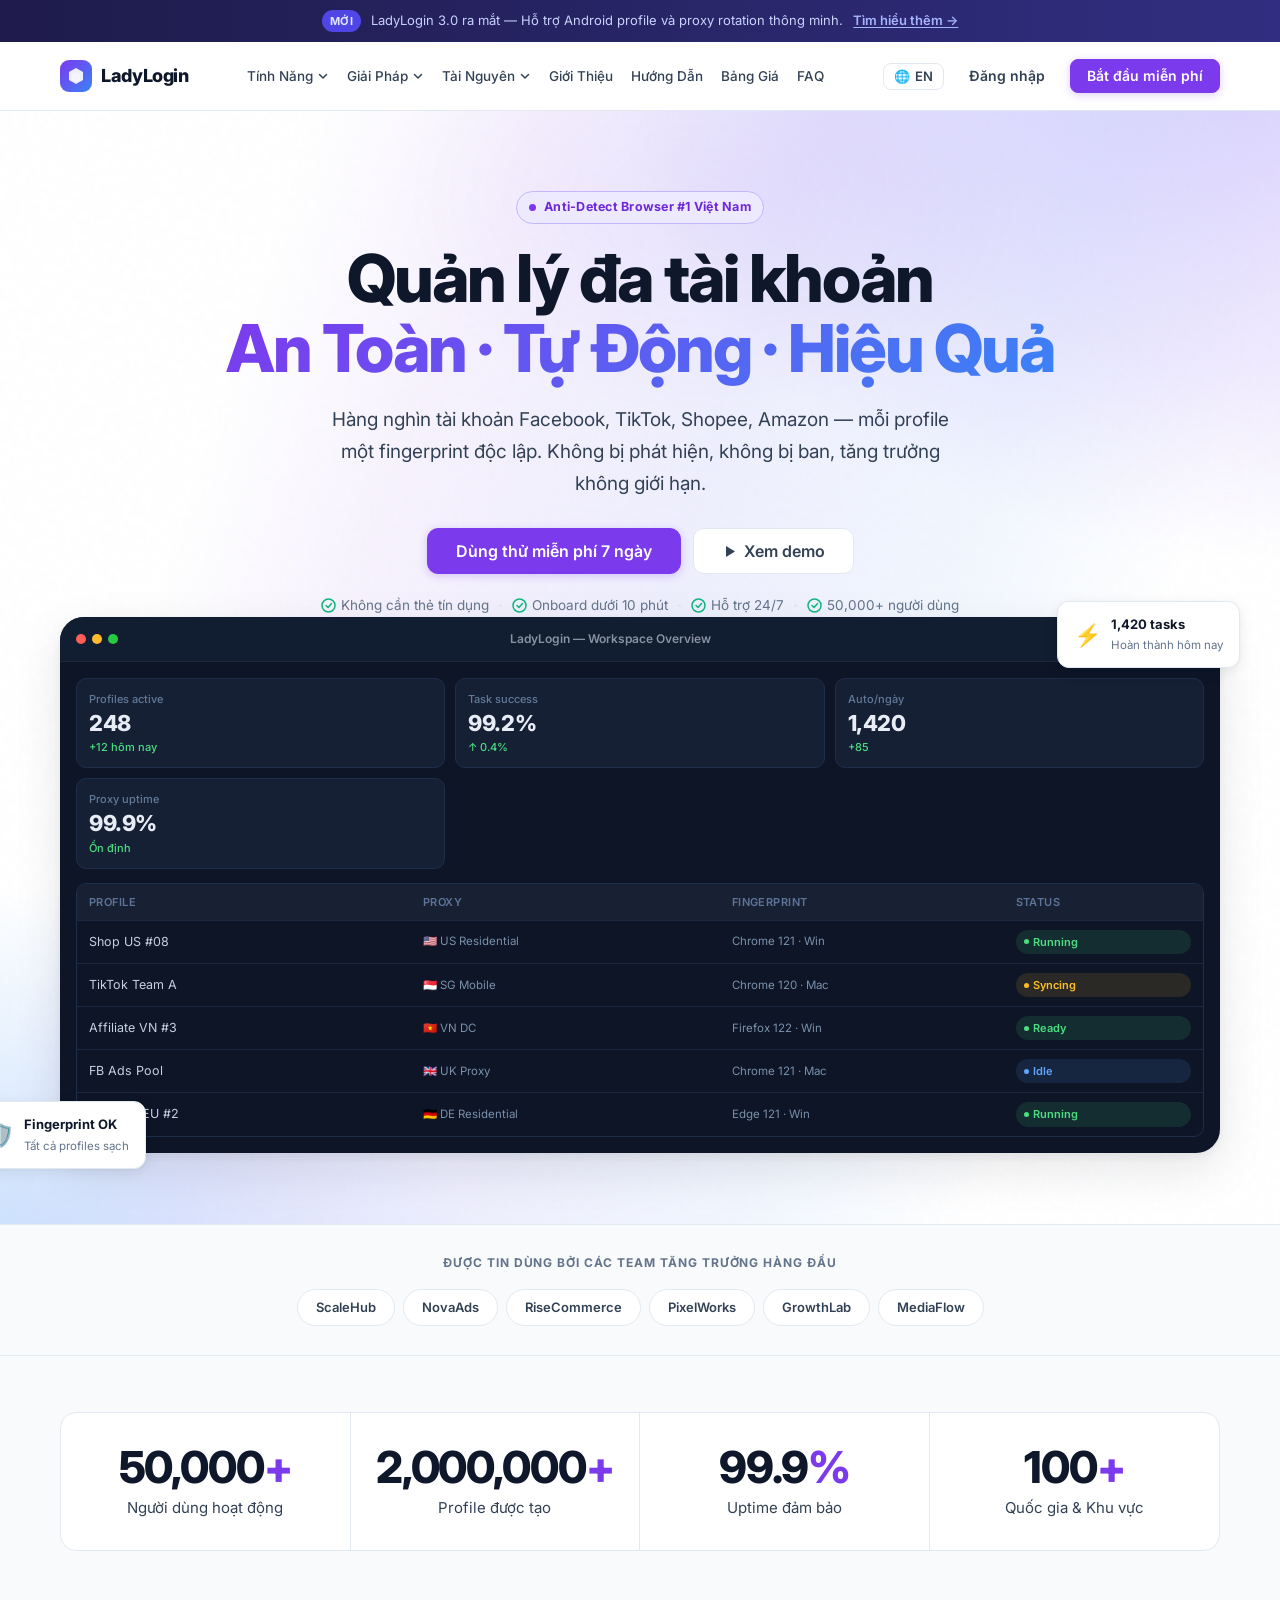
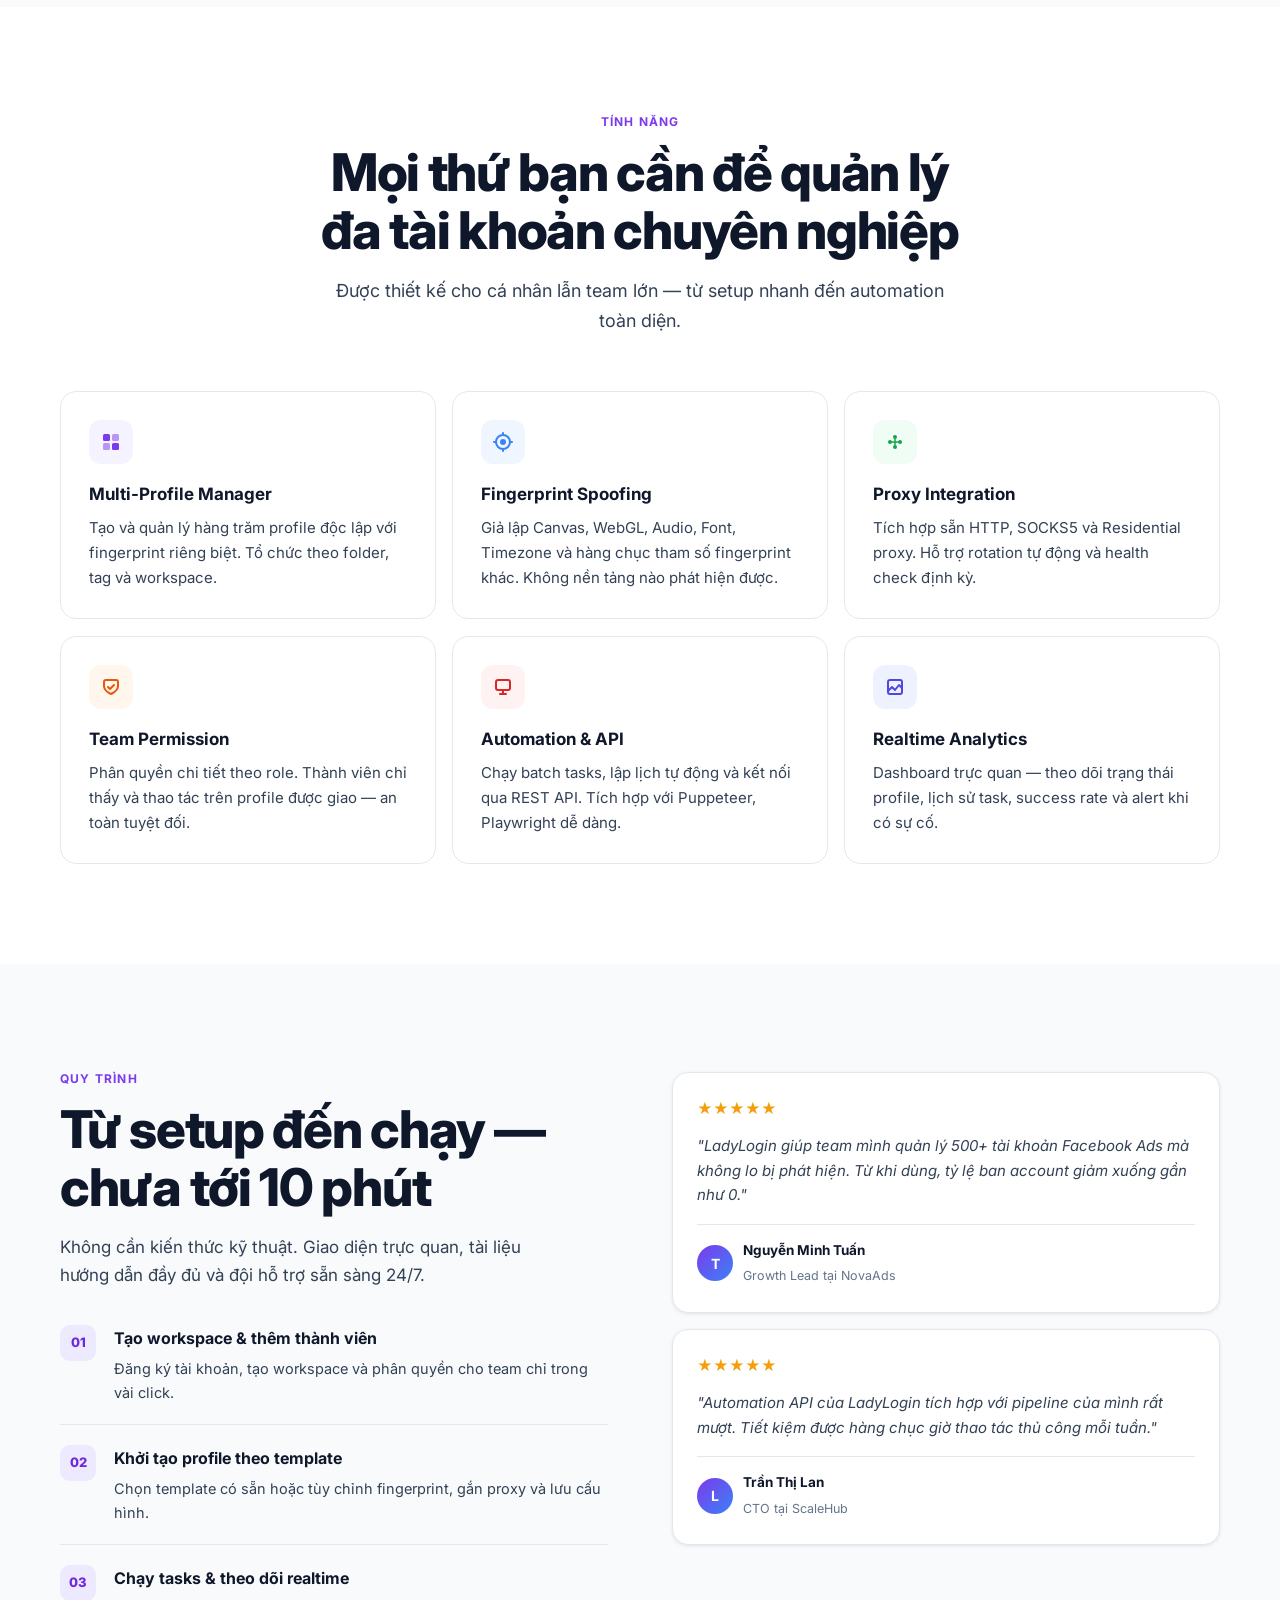
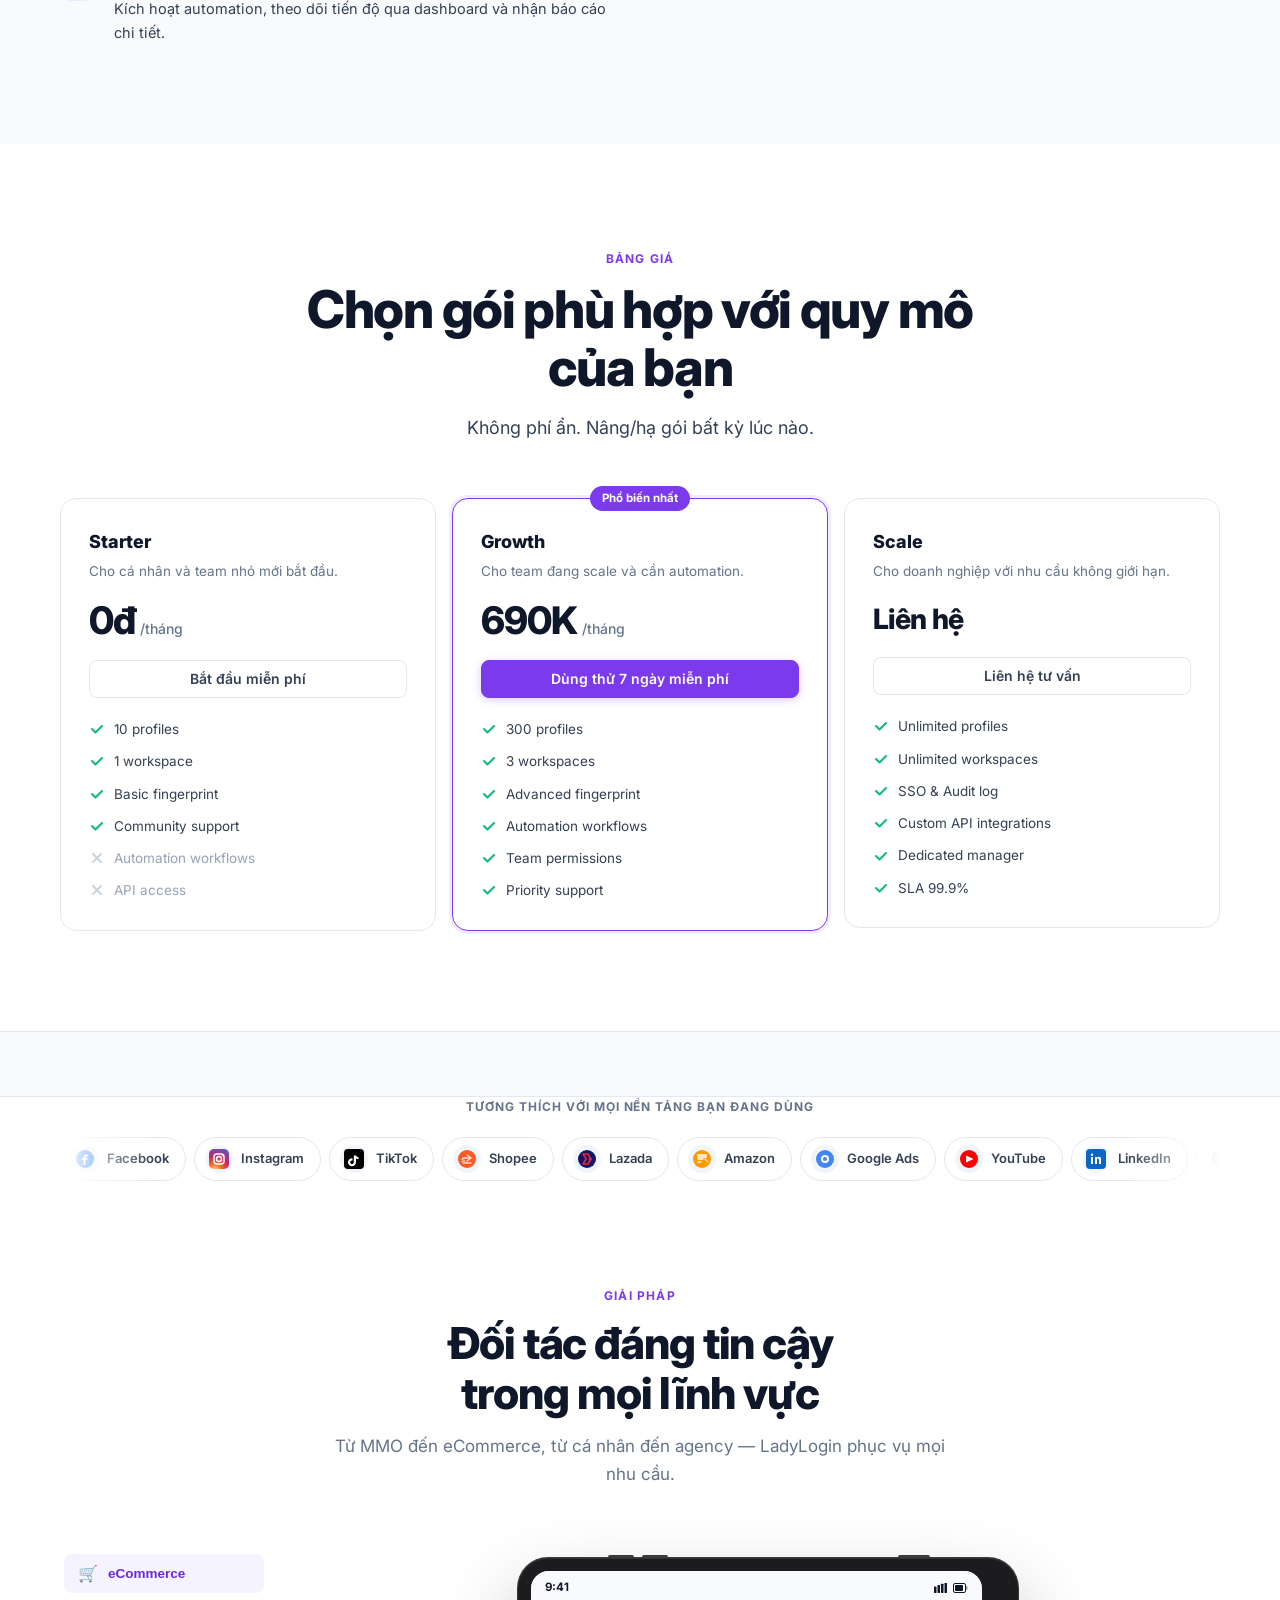
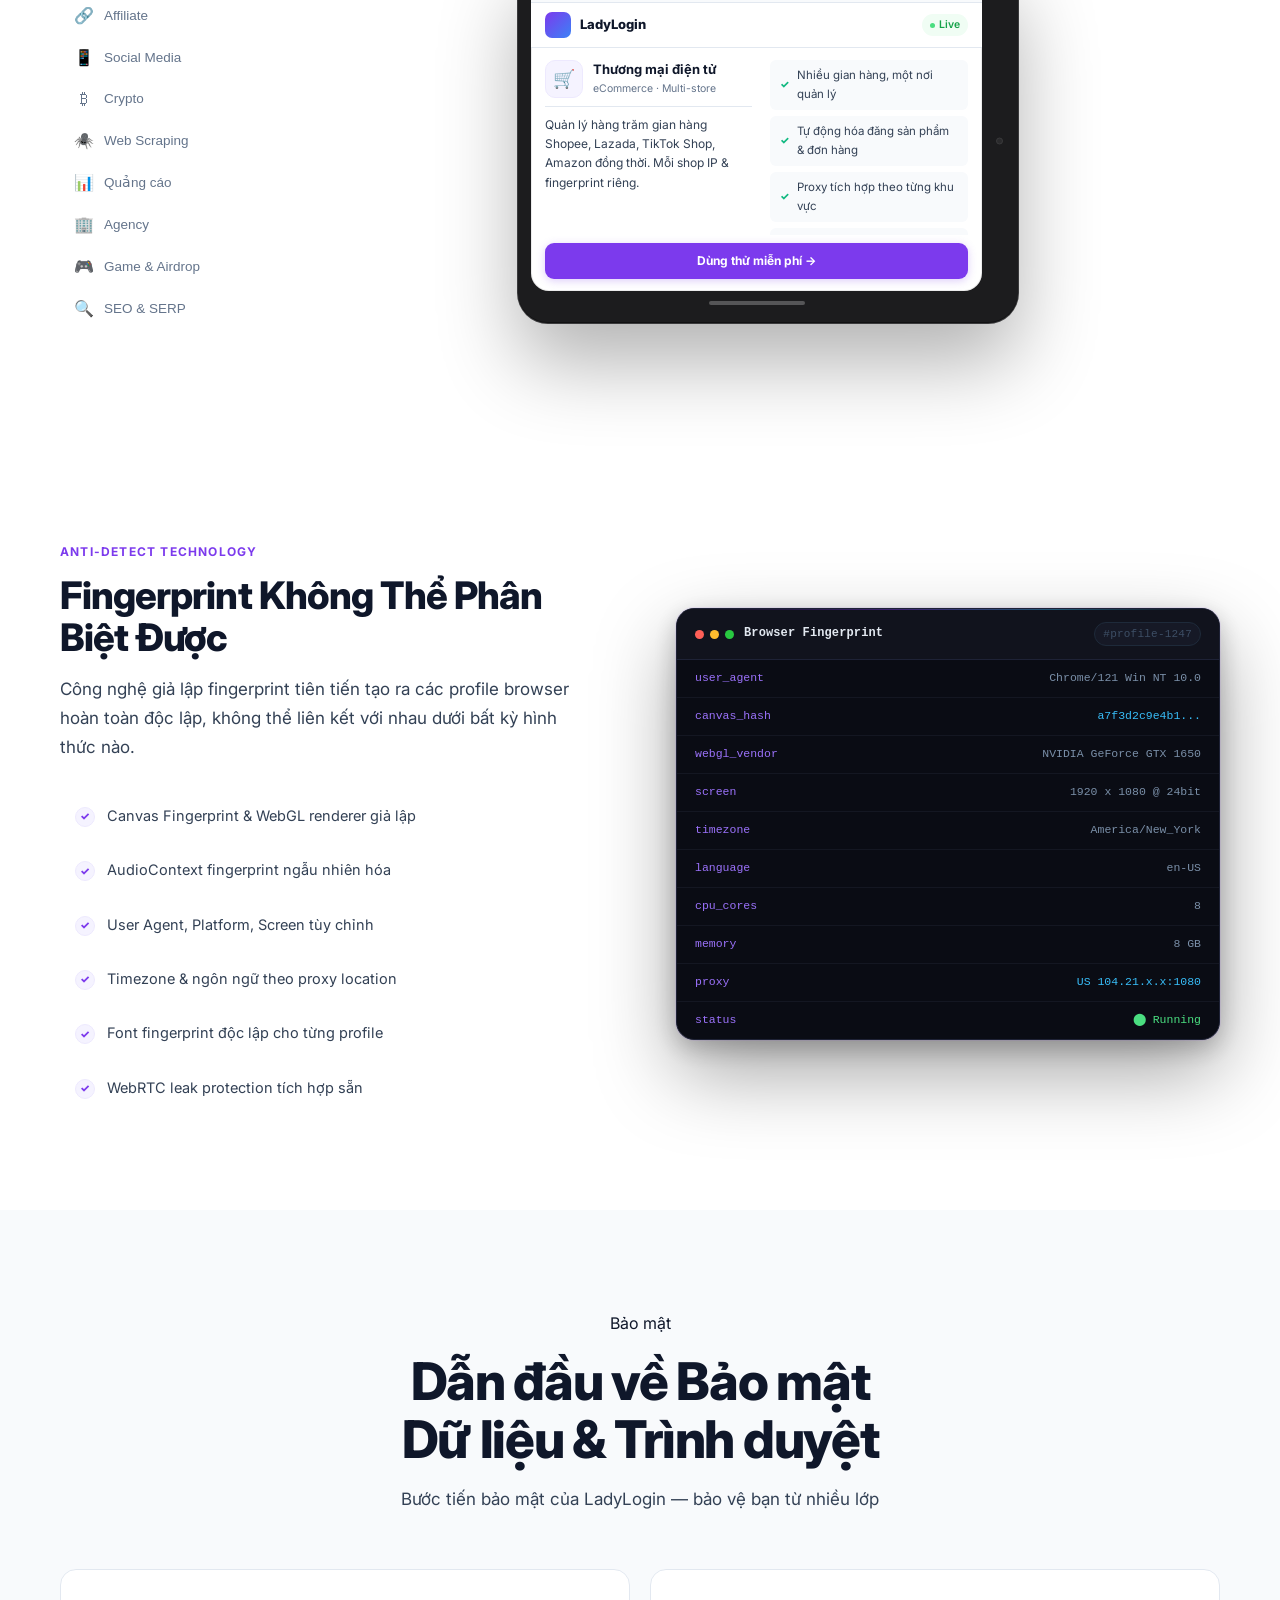
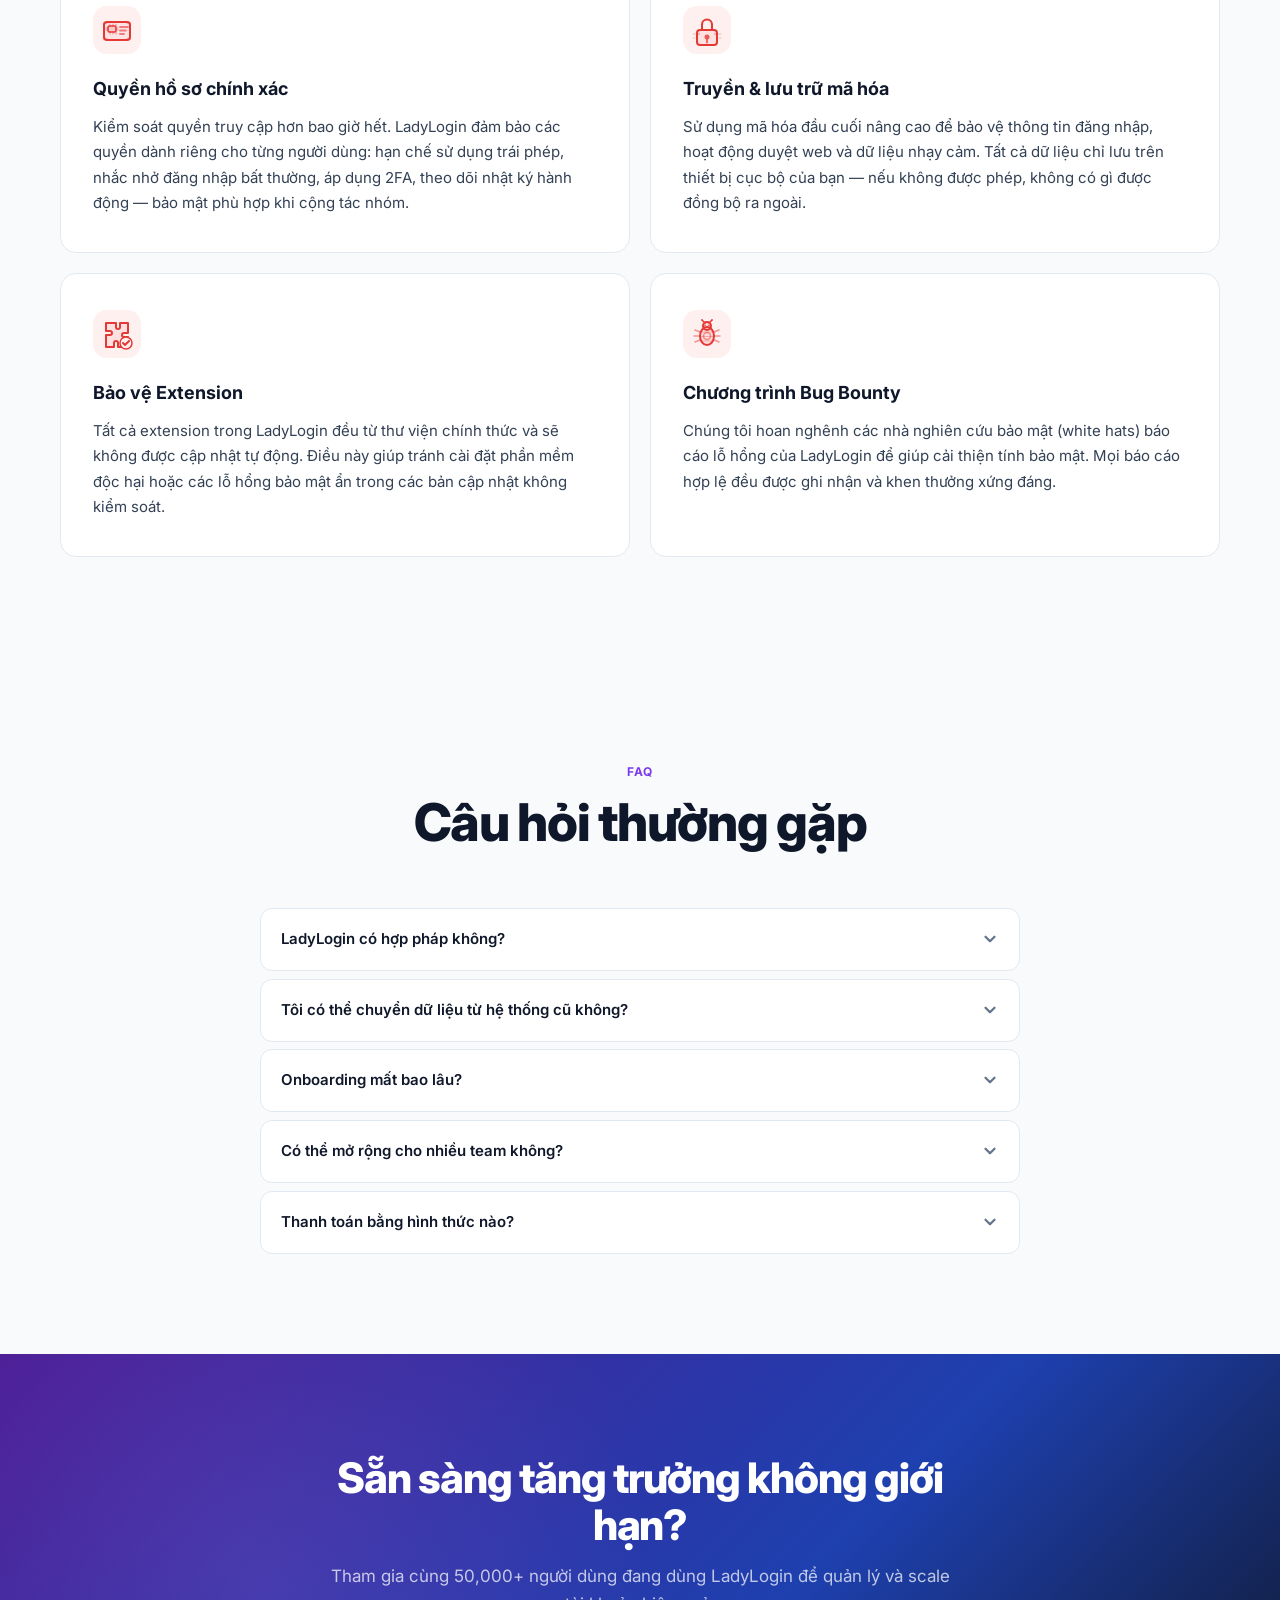
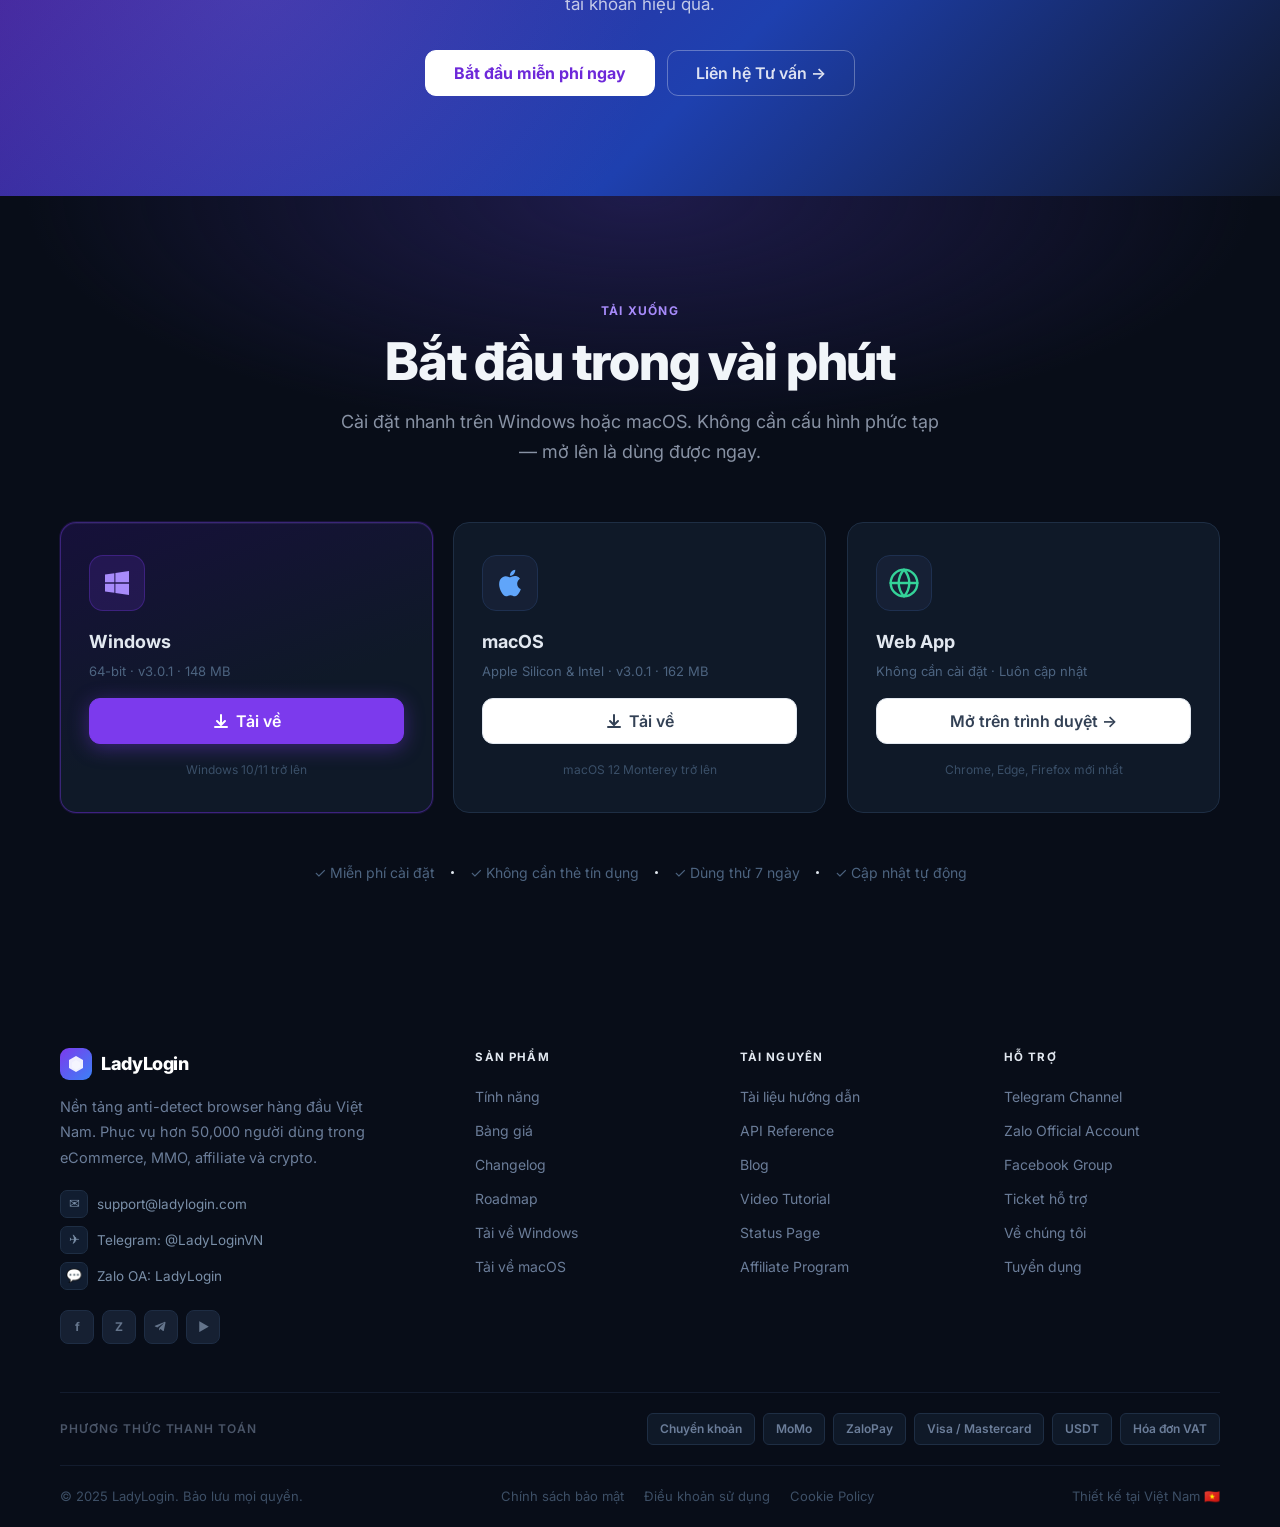
==== index.html @ 050c02c0 "update" ====
<!DOCTYPE html>
<html lang="vi">
<head>
  <meta charset="UTF-8">
  <meta name="viewport" content="width=device-width, initial-scale=1.0">
  <title>LadyLogin – Anti-Detect Browser #1 Việt Nam</title>
  <meta name="description" content="Quản lý hàng nghìn tài khoản trên mọi nền tảng với fingerprint độc lập. Không bị phát hiện. Không bị ban.">
  <link rel="preconnect" href="https://fonts.googleapis.com">
  <link rel="preconnect" href="https://fonts.gstatic.com" crossorigin>
  <link href="https://fonts.googleapis.com/css2?family=Inter:wght@400;500;600;700;800&display=swap" rel="stylesheet">
  <link rel="stylesheet" href="css/style.css">
</head>
<body>
  <a class="skip-link" href="#main"></a>

  <div class="announcement-bar">
    <span class="announcement-badge" data-i18n="announce-badge">Mới</span>
    <span data-i18n="announce-text">LadyLogin 3.0 ra mắt — Hỗ trợ Android profile và proxy rotation thông minh.</span>
    <a href="https://app.ladylogin.com" data-i18n="announce-link">Tìm hiểu thêm →</a>
  </div>

  <header class="header">
    <div class="container nav-wrap">
      <a class="brand" href="#">
        <span class="brand-mark">
          <svg width="18" height="18" viewBox="0 0 18 18" fill="none">
            <path d="M9 1L16 5V13L9 17L2 13V5L9 1Z" fill="white" fill-opacity="0.9"/>
            <path d="M9 5L13 7.5V12.5L9 15L5 12.5V7.5L9 5Z" fill="white" fill-opacity="0.4"/>
          </svg>
        </span>
        <span class="brand-text">LadyLogin</span>
      </a>

      <button id="menuBtn" class="menu-btn" aria-label="Mở menu" aria-expanded="false">
        <svg width="20" height="20" viewBox="0 0 20 20" fill="none" stroke="currentColor" stroke-width="2" stroke-linecap="round">
          <line x1="3" y1="6" x2="17" y2="6"/>
          <line x1="3" y1="10" x2="17" y2="10"/>
          <line x1="3" y1="14" x2="17" y2="14"/>
        </svg>
      </button>

      <nav id="mainNav" class="nav">
        <div class="nav-dropdown" id="featuresDropdown">
          <button class="nav-dropdown-btn" aria-haspopup="true" aria-expanded="false">
            <span data-i18n="nav-features">Tính Năng</span>
            <svg class="nav-dropdown-chevron" width="12" height="12" viewBox="0 0 12 12" fill="none">
              <path d="M2.5 4.5L6 8L9.5 4.5" stroke="currentColor" stroke-width="1.5" stroke-linecap="round" stroke-linejoin="round"/>
            </svg>
          </button>
          <div class="nav-dropdown-menu" role="menu">
            <a href="#features" class="nav-dropdown-item" role="menuitem">
              <span class="nav-di-icon">👥</span>
              <span class="nav-di-text" data-i18n="feat-multi-account">Quản lý Đa tài khoản</span>
            </a>
            <a href="#features" class="nav-dropdown-item" role="menuitem">
              <span class="nav-di-icon">🔄</span>
              <span class="nav-di-text" data-i18n="feat-multi-window">Đồng bộ hóa Đa cửa sổ</span>
            </a>
            <a href="#features" class="nav-dropdown-item" role="menuitem">
              <span class="nav-di-icon">🤖</span>
              <span class="nav-di-text" data-i18n="feat-rpa">Tự động hóa RPA</span>
            </a>
            <a href="#features" class="nav-dropdown-item" role="menuitem">
              <span class="nav-di-icon">🔌</span>
              <span class="nav-di-text" data-i18n="feat-api">Tích hợp API Local</span>
            </a>
            <a href="#features" class="nav-dropdown-item" role="menuitem">
              <span class="nav-di-icon">📋</span>
              <span class="nav-di-text" data-i18n="feat-bulk">Thao tác Hồ sơ Hàng loạt</span>
            </a>
            <a href="#features" class="nav-dropdown-item" role="menuitem">
              <span class="nav-di-icon">🔐</span>
              <span class="nav-di-text" data-i18n="feat-team">Phân quyền &amp; Làm việc nhóm</span>
            </a>
            <a href="#features" class="nav-dropdown-item" role="menuitem">
              <span class="nav-di-icon">☁️</span>
              <span class="nav-di-text" data-i18n="feat-cloud">Hệ sinh thái Cloud Phone</span>
            </a>
            <a href="#features" class="nav-dropdown-item" role="menuitem">
              <span class="nav-di-icon">🛡️</span>
              <span class="nav-di-text" data-i18n="feat-security">Bảo mật Tài khoản Toàn diện</span>
            </a>
          </div>
        </div>
        <div class="nav-dropdown" id="solutionsDropdown">
          <button class="nav-dropdown-btn" aria-haspopup="true" aria-expanded="false">
            <span data-i18n="nav-solutions">Giải Pháp</span>
            <svg class="nav-dropdown-chevron" width="12" height="12" viewBox="0 0 12 12" fill="none">
              <path d="M2.5 4.5L6 8L9.5 4.5" stroke="currentColor" stroke-width="1.5" stroke-linecap="round" stroke-linejoin="round"/>
            </svg>
          </button>
          <div class="nav-dropdown-menu nav-mega-menu" role="menu">
            <div class="nav-mega-header">
              <span class="nav-mega-tag" data-i18n="sol-tag">Giải pháp</span>
              <span class="nav-mega-sub" data-i18n="sol-sub">Đối tác đáng tin cậy trong mọi lĩnh vực</span>
            </div>
            <div class="nav-mega-grid">
              <a href="#usecases" class="nav-mega-item" role="menuitem" onclick="switchTab(document.querySelector('.uc-tab:nth-child(1)'),'uc-ecommerce')">
                <span class="nav-mega-icon">🛒</span>
                <div><div class="nav-mega-title" data-i18n="sol-ecommerce">Thương mại Điện tử</div></div>
              </a>
              <a href="#usecases" class="nav-mega-item" role="menuitem" onclick="switchTab(document.querySelector('.uc-tab:nth-child(2)'),'uc-affiliate')">
                <span class="nav-mega-icon">🔗</span>
                <div><div class="nav-mega-title" data-i18n="sol-affiliate">Tiếp thị Liên kết</div></div>
              </a>
              <a href="#usecases" class="nav-mega-item" role="menuitem" onclick="switchTab(document.querySelector('.uc-tab:nth-child(3)'),'uc-social')">
                <span class="nav-mega-icon">📱</span>
                <div><div class="nav-mega-title" data-i18n="sol-social">Social Media</div></div>
              </a>
              <a href="#usecases" class="nav-mega-item" role="menuitem" onclick="switchTab(document.querySelector('.uc-tab:nth-child(4)'),'uc-crypto')">
                <span class="nav-mega-icon">₿</span>
                <div><div class="nav-mega-title" data-i18n="sol-crypto">Crypto</div></div>
              </a>
              <a href="#usecases" class="nav-mega-item" role="menuitem" onclick="switchTab(document.querySelector('.uc-tab:nth-child(5)'),'uc-scraping')">
                <span class="nav-mega-icon">🕷️</span>
                <div><div class="nav-mega-title" data-i18n="sol-scraping">Web Scraping</div></div>
              </a>
              <a href="#usecases" class="nav-mega-item" role="menuitem" onclick="switchTab(document.querySelector('.uc-tab:nth-child(6)'),'uc-ads')">
                <span class="nav-mega-icon">📊</span>
                <div><div class="nav-mega-title" data-i18n="sol-ads">Quảng cáo</div></div>
              </a>
              <a href="#usecases" class="nav-mega-item" role="menuitem" onclick="switchTab(document.querySelector('.uc-tab:nth-child(7)'),'uc-agency')">
                <span class="nav-mega-icon">🏢</span>
                <div><div class="nav-mega-title" data-i18n="sol-agency">Agency</div></div>
              </a>
              <a href="#usecases" class="nav-mega-item" role="menuitem" onclick="switchTab(document.querySelector('.uc-tab:nth-child(8)'),'uc-game')">
                <span class="nav-mega-icon">🎮</span>
                <div><div class="nav-mega-title" data-i18n="sol-game">Game &amp; Airdrop</div></div>
              </a>
              <a href="#usecases" class="nav-mega-item" role="menuitem" onclick="switchTab(document.querySelector('.uc-tab:nth-child(9)'),'uc-seo')">
                <span class="nav-mega-icon">🔍</span>
                <div><div class="nav-mega-title" data-i18n="sol-seo">SEO &amp; SERP</div></div>
              </a>
            </div>
          </div>
        </div>
        <div class="nav-dropdown" id="resourcesDropdown">
          <button class="nav-dropdown-btn" aria-haspopup="true" aria-expanded="false">
            <span data-i18n="nav-resources">Tài Nguyên</span>
            <svg class="nav-dropdown-chevron" width="12" height="12" viewBox="0 0 12 12" fill="none">
              <path d="M2.5 4.5L6 8L9.5 4.5" stroke="currentColor" stroke-width="1.5" stroke-linecap="round" stroke-linejoin="round"/>
            </svg>
          </button>
          <div class="nav-dropdown-menu" role="menu">
            <a href="blog.html" class="nav-dropdown-item" role="menuitem">
              <span class="nav-di-icon">📝</span>
              <span class="nav-di-text" data-i18n="res-blog">Blog &amp; Kiến thức</span>
            </a>
            <a href="#" class="nav-dropdown-item" role="menuitem">
              <span class="nav-di-icon">🤝</span>
              <span class="nav-di-text" data-i18n="res-partner">Chương trình Đối tác</span>
            </a>
            <a href="#" class="nav-dropdown-item" role="menuitem">
              <span class="nav-di-icon">👨‍👩‍👧‍👦</span>
              <span class="nav-di-text" data-i18n="res-community">Cộng đồng Người dùng</span>
            </a>
            <a href="#" class="nav-dropdown-item" role="menuitem">
              <span class="nav-di-icon">🎧</span>
              <span class="nav-di-text" data-i18n="res-support">Trung tâm Hỗ trợ</span>
            </a>
            <a href="#" class="nav-dropdown-item" role="menuitem">
              <span class="nav-di-icon">🎬</span>
              <span class="nav-di-text" data-i18n="res-video">Video Hướng dẫn</span>
            </a>
            <a href="#" class="nav-dropdown-item" role="menuitem">
              <span class="nav-di-icon">✨</span>
              <span class="nav-di-text" data-i18n="res-brand">Câu chuyện Thương hiệu</span>
            </a>
          </div>
        </div>
        <a href="gioithieu.html" data-i18n="nav-about">Giới Thiệu</a>
        <a href="#how" data-i18n="nav-guide">Hướng Dẫn</a>
        <a href="banggia.html" data-i18n="nav-pricing">Bảng Giá</a>
        <a href="#faq">FAQ</a>
      </nav>

      <div class="actions">
        <button class="lang-btn" id="langBtn" onclick="toggleLang()" title="Switch language">
          <span class="lang-icon">🌐</span>
          <span id="langLabel">EN</span>
        </button>
        <a href="https://app.ladylogin.com"  class="btn btn-ghost"  data-i18n="btn-login">Đăng nhập</a>
        <a href="https://app.ladylogin.com" class="btn btn-primary" data-i18n="btn-start">Bắt đầu miễn phí</a>
      </div>
    </div>
  </header>

  <main id="main">

    <!-- HERO -->
    <section class="hero">
      <div class="container">

        <!-- Center content -->
        <div class="hero-content">
          <div class="hero-badge">
            <span class="badge-dot"></span>
            <span data-i18n="hero-badge">Anti-Detect Browser #1 Việt Nam</span>
          </div>
          <h1 data-i18n-html="hero-h1">Quản lý đa tài khoản<br><span class="gradient-text">An Toàn · Tự Động · Hiệu Quả</span></h1>
          <p class="hero-desc" data-i18n="hero-desc">
            Hàng nghìn tài khoản Facebook, TikTok, Shopee, Amazon — mỗi profile một fingerprint độc lập. Không bị phát hiện, không bị ban, tăng trưởng không giới hạn.
          </p>
          <div class="hero-cta">
            <a class="btn btn-primary btn-lg" href="https://app.ladylogin.com" data-i18n="hero-cta-1">
              Dùng thử miễn phí 7 ngày
            </a>
            <a class="btn btn-outline btn-lg" href="#features">
              <svg width="15" height="15" viewBox="0 0 15 15" fill="none">
                <polygon points="4,2 13,7.5 4,13" fill="currentColor"/>
              </svg>
              <span data-i18n="hero-cta-2">Xem demo</span>
            </a>
          </div>
          <div class="hero-trust">
            <div class="trust-item">
              <svg width="15" height="15" viewBox="0 0 15 15" fill="none"><circle cx="7.5" cy="7.5" r="6.5" stroke="#10b981" stroke-width="1.5"/><path d="M5 7.5L7 9.5L10.5 5.5" stroke="#10b981" stroke-width="1.5" stroke-linecap="round" stroke-linejoin="round"/></svg>
              <span data-i18n="trust-1">Không cần thẻ tín dụng</span>
            </div>
            <div class="trust-sep"></div>
            <div class="trust-item">
              <svg width="15" height="15" viewBox="0 0 15 15" fill="none"><circle cx="7.5" cy="7.5" r="6.5" stroke="#10b981" stroke-width="1.5"/><path d="M5 7.5L7 9.5L10.5 5.5" stroke="#10b981" stroke-width="1.5" stroke-linecap="round" stroke-linejoin="round"/></svg>
              <span data-i18n="trust-2">Onboard dưới 10 phút</span>
            </div>
            <div class="trust-sep"></div>
            <div class="trust-item">
              <svg width="15" height="15" viewBox="0 0 15 15" fill="none"><circle cx="7.5" cy="7.5" r="6.5" stroke="#10b981" stroke-width="1.5"/><path d="M5 7.5L7 9.5L10.5 5.5" stroke="#10b981" stroke-width="1.5" stroke-linecap="round" stroke-linejoin="round"/></svg>
              <span data-i18n="trust-3">Hỗ trợ 24/7</span>
            </div>
            <div class="trust-sep"></div>
            <div class="trust-item">
              <svg width="15" height="15" viewBox="0 0 15 15" fill="none"><circle cx="7.5" cy="7.5" r="6.5" stroke="#10b981" stroke-width="1.5"/><path d="M5 7.5L7 9.5L10.5 5.5" stroke="#10b981" stroke-width="1.5" stroke-linecap="round" stroke-linejoin="round"/></svg>
              <span data-i18n="trust-4">50,000+ người dùng</span>
            </div>
          </div>
        </div>

        <!-- Full-width visual -->
        <div class="hero-visual">
          <div class="float-card float-card-1">
            <div class="fc-icon">🛡️</div>
            <div>
              <div class="fc-title">Fingerprint OK</div>
              <div class="fc-sub" data-i18n="fc-sub-1">Tất cả profiles sạch</div>
            </div>
          </div>
          <div class="float-card float-card-2">
            <div class="fc-icon">⚡</div>
            <div>
              <div class="fc-title">1,420 tasks</div>
              <div class="fc-sub" data-i18n="fc-sub-2">Hoàn thành hôm nay</div>
            </div>
          </div>
          <div class="hero-panel">
            <div class="panel-titlebar">
              <div class="panel-dots">
                <span class="dot dot-red"></span>
                <span class="dot dot-yellow"></span>
                <span class="dot dot-green"></span>
              </div>
              <div class="panel-title">LadyLogin — Workspace Overview</div>
              <div class="panel-status"><span class="status-dot"></span> 248 profiles live</div>
            </div>
            <div class="panel-body">
              <div class="kpi-row">
                <div class="kpi-card">
                  <div class="kpi-label">Profiles active</div>
                  <div class="kpi-value">248</div>
                  <div class="kpi-trend trend-up" data-i18n="kpi-trend-1">+12 hôm nay</div>
                </div>
                <div class="kpi-card">
                  <div class="kpi-label">Task success</div>
                  <div class="kpi-value">99.2%</div>
                  <div class="kpi-trend trend-up">↑ 0.4%</div>
                </div>
                <div class="kpi-card">
                  <div class="kpi-label" data-i18n="kpi-auto">Auto/ngày</div>
                  <div class="kpi-value">1,420</div>
                  <div class="kpi-trend trend-up">+85</div>
                </div>
                <div class="kpi-card">
                  <div class="kpi-label">Proxy uptime</div>
                  <div class="kpi-value">99.9%</div>
                  <div class="kpi-trend trend-up" data-i18n="kpi-stable">Ổn định</div>
                </div>
              </div>
              <div class="panel-table">
                <div class="ptrow ptrow-head">
                  <span>Profile</span><span>Proxy</span><span>Fingerprint</span><span>Status</span>
                </div>
                <div class="ptrow">
                  <span>Shop US #08</span>
                  <span class="proxy-tag">🇺🇸 US Residential</span>
                  <span class="proxy-tag">Chrome 121 · Win</span>
                  <span class="status-badge status-ok">Running</span>
                </div>
                <div class="ptrow">
                  <span>TikTok Team A</span>
                  <span class="proxy-tag">🇸🇬 SG Mobile</span>
                  <span class="proxy-tag">Chrome 120 · Mac</span>
                  <span class="status-badge status-warn">Syncing</span>
                </div>
                <div class="ptrow">
                  <span>Affiliate VN #3</span>
                  <span class="proxy-tag">🇻🇳 VN DC</span>
                  <span class="proxy-tag">Firefox 122 · Win</span>
                  <span class="status-badge status-ok">Ready</span>
                </div>
                <div class="ptrow">
                  <span>FB Ads Pool</span>
                  <span class="proxy-tag">🇬🇧 UK Proxy</span>
                  <span class="proxy-tag">Chrome 121 · Mac</span>
                  <span class="status-badge status-idle">Idle</span>
                </div>
                <div class="ptrow">
                  <span>Amazon EU #2</span>
                  <span class="proxy-tag">🇩🇪 DE Residential</span>
                  <span class="proxy-tag">Edge 121 · Win</span>
                  <span class="status-badge status-ok">Running</span>
                </div>
              </div>
            </div>
          </div>
        </div>

      </div>
    </section>

    <!-- BRANDS -->
    <section class="brands-section">
      <div class="container">
        <p class="brands-label" data-i18n="brands-label">Được tin dùng bởi các team tăng trưởng hàng đầu</p>
        <div class="brands-list">
          <div class="brand-item">ScaleHub</div>
          <div class="brand-item">NovaAds</div>
          <div class="brand-item">RiseCommerce</div>
          <div class="brand-item">PixelWorks</div>
          <div class="brand-item">GrowthLab</div>
          <div class="brand-item">MediaFlow</div>
        </div>
      </div>
    </section>

    <!-- STATS -->
    <section class="stats-section">
      <div class="container">
        <div class="stats-grid">
          <div class="stat-card">
            <div class="stat-number">50,000<span>+</span></div>
            <div class="stat-label" data-i18n="stat-1">Người dùng hoạt động</div>
          </div>
          <div class="stat-card">
            <div class="stat-number">2,000,000<span>+</span></div>
            <div class="stat-label" data-i18n="stat-2">Profile được tạo</div>
          </div>
          <div class="stat-card">
            <div class="stat-number">99.9<span>%</span></div>
            <div class="stat-label" data-i18n="stat-3">Uptime đảm bảo</div>
          </div>
          <div class="stat-card">
            <div class="stat-number">100<span>+</span></div>
            <div class="stat-label" data-i18n="stat-4">Quốc gia &amp; Khu vực</div>
          </div>
        </div>
      </div>
    </section>

    <!-- FEATURES -->
    <section id="features" class="section">
      <div class="container">
        <div class="section-head">
          <div class="section-eyebrow" data-i18n="feat-eyebrow">Tính năng</div>
          <h2 data-i18n-html="feat-h2">Mọi thứ bạn cần để quản lý<br>đa tài khoản chuyên nghiệp</h2>
          <p data-i18n="feat-p">Được thiết kế cho cá nhân lẫn team lớn — từ setup nhanh đến automation toàn diện.</p>
        </div>
        <div class="feature-grid">
          <article class="feature-card">
            <div class="feature-icon feature-icon-purple">
              <svg width="20" height="20" viewBox="0 0 20 20" fill="none"><rect x="2" y="2" width="7" height="7" rx="1.5" fill="currentColor"/><rect x="11" y="2" width="7" height="7" rx="1.5" fill="currentColor" opacity="0.5"/><rect x="2" y="11" width="7" height="7" rx="1.5" fill="currentColor" opacity="0.5"/><rect x="11" y="11" width="7" height="7" rx="1.5" fill="currentColor"/></svg>
            </div>
            <h3>Multi-Profile Manager</h3>
            <p data-i18n="feat-1-p">Tạo và quản lý hàng trăm profile độc lập với fingerprint riêng biệt. Tổ chức theo folder, tag và workspace.</p>
          </article>
          <article class="feature-card">
            <div class="feature-icon feature-icon-blue">
              <svg width="20" height="20" viewBox="0 0 20 20" fill="none"><circle cx="10" cy="10" r="7" stroke="currentColor" stroke-width="2"/><circle cx="10" cy="10" r="3" fill="currentColor"/><path d="M10 3V1M10 19V17M3 10H1M19 10H17" stroke="currentColor" stroke-width="2" stroke-linecap="round"/></svg>
            </div>
            <h3>Fingerprint Spoofing</h3>
            <p data-i18n="feat-2-p">Giả lập Canvas, WebGL, Audio, Font, Timezone và hàng chục tham số fingerprint khác. Không nền tảng nào phát hiện được.</p>
          </article>
          <article class="feature-card">
            <div class="feature-icon feature-icon-green">
              <svg width="20" height="20" viewBox="0 0 20 20" fill="none"><circle cx="10" cy="5" r="2" fill="currentColor"/><circle cx="10" cy="15" r="2" fill="currentColor"/><circle cx="5" cy="10" r="2" fill="currentColor"/><circle cx="15" cy="10" r="2" fill="currentColor"/><path d="M10 7V13M7 10H13" stroke="currentColor" stroke-width="1.5" stroke-linecap="round"/></svg>
            </div>
            <h3>Proxy Integration</h3>
            <p data-i18n="feat-3-p">Tích hợp sẵn HTTP, SOCKS5 và Residential proxy. Hỗ trợ rotation tự động và health check định kỳ.</p>
          </article>
          <article class="feature-card">
            <div class="feature-icon feature-icon-orange">
              <svg width="20" height="20" viewBox="0 0 20 20" fill="none"><path d="M5 3H15C16.1 3 17 3.9 17 5V9C17 14 10 17 10 17C10 17 3 14 3 9V5C3 3.9 3.9 3 5 3Z" stroke="currentColor" stroke-width="2" stroke-linejoin="round"/><path d="M7 10L9 12L13 8" stroke="currentColor" stroke-width="2" stroke-linecap="round" stroke-linejoin="round"/></svg>
            </div>
            <h3>Team Permission</h3>
            <p data-i18n="feat-4-p">Phân quyền chi tiết theo role. Thành viên chỉ thấy và thao tác trên profile được giao — an toàn tuyệt đối.</p>
          </article>
          <article class="feature-card">
            <div class="feature-icon feature-icon-red">
              <svg width="20" height="20" viewBox="0 0 20 20" fill="none"><rect x="3" y="3" width="14" height="10" rx="2" stroke="currentColor" stroke-width="2"/><path d="M7 17H13M10 13V17" stroke="currentColor" stroke-width="2" stroke-linecap="round"/></svg>
            </div>
            <h3>Automation &amp; API</h3>
            <p data-i18n="feat-5-p">Chạy batch tasks, lập lịch tự động và kết nối qua REST API. Tích hợp với Puppeteer, Playwright dễ dàng.</p>
          </article>
          <article class="feature-card">
            <div class="feature-icon feature-icon-indigo">
              <svg width="20" height="20" viewBox="0 0 20 20" fill="none"><path d="M3 14L7 10L10 13L14 8L17 11" stroke="currentColor" stroke-width="2" stroke-linecap="round" stroke-linejoin="round"/><rect x="3" y="3" width="14" height="14" rx="2" stroke="currentColor" stroke-width="2"/></svg>
            </div>
            <h3>Realtime Analytics</h3>
            <p data-i18n="feat-6-p">Dashboard trực quan — theo dõi trạng thái profile, lịch sử task, success rate và alert khi có sự cố.</p>
          </article>
        </div>
      </div>
    </section>

    <!-- HOW IT WORKS -->
    <section id="how" class="section section-alt">
      <div class="container how-inner">
        <div>
          <div class="section-eyebrow" data-i18n="how-eyebrow">Quy trình</div>
          <h2 data-i18n="how-h2">Từ setup đến chạy — chưa tới 10 phút</h2>
          <p class="how-desc" data-i18n="how-desc">Không cần kiến thức kỹ thuật. Giao diện trực quan, tài liệu hướng dẫn đầy đủ và đội hỗ trợ sẵn sàng 24/7.</p>
          <div class="steps-list">
            <div class="step-item">
              <div class="step-num">01</div>
              <div class="step-body">
                <h4 data-i18n="step-1-h4">Tạo workspace &amp; thêm thành viên</h4>
                <p data-i18n="step-1-p">Đăng ký tài khoản, tạo workspace và phân quyền cho team chỉ trong vài click.</p>
              </div>
            </div>
            <div class="step-item">
              <div class="step-num">02</div>
              <div class="step-body">
                <h4 data-i18n="step-2-h4">Khởi tạo profile theo template</h4>
                <p data-i18n="step-2-p">Chọn template có sẵn hoặc tùy chỉnh fingerprint, gắn proxy và lưu cấu hình.</p>
              </div>
            </div>
            <div class="step-item">
              <div class="step-num">03</div>
              <div class="step-body">
                <h4 data-i18n="step-3-h4">Chạy tasks &amp; theo dõi realtime</h4>
                <p data-i18n="step-3-p">Kích hoạt automation, theo dõi tiến độ qua dashboard và nhận báo cáo chi tiết.</p>
              </div>
            </div>
          </div>
        </div>
        <div class="how-quote-col">
          <blockquote class="testimonial">
            <div class="testimonial-stars">★★★★★</div>
            <p data-i18n="test-1-q">"LadyLogin giúp team mình quản lý 500+ tài khoản Facebook Ads mà không lo bị phát hiện. Từ khi dùng, tỷ lệ ban account giảm xuống gần như 0."</p>
            <footer>
              <div class="testimonial-avatar">T</div>
              <div>
                <strong>Nguyễn Minh Tuấn</strong>
                <span data-i18n="test-1-role">Growth Lead tại NovaAds</span>
              </div>
            </footer>
          </blockquote>
          <blockquote class="testimonial">
            <div class="testimonial-stars">★★★★★</div>
            <p data-i18n="test-2-q">"Automation API của LadyLogin tích hợp với pipeline của mình rất mượt. Tiết kiệm được hàng chục giờ thao tác thủ công mỗi tuần."</p>
            <footer>
              <div class="testimonial-avatar">L</div>
              <div>
                <strong>Trần Thị Lan</strong>
                <span data-i18n="test-2-role">CTO tại ScaleHub</span>
              </div>
            </footer>
          </blockquote>
        </div>
      </div>
    </section>

    <!-- PRICING -->
    <section id="pricing" class="section">
      <div class="container">
        <div class="section-head">
          <div class="section-eyebrow" data-i18n="price-eyebrow">Bảng giá</div>
          <h2 data-i18n="price-h2">Chọn gói phù hợp với quy mô của bạn</h2>
          <p data-i18n="price-p">Không phí ẩn. Nâng/hạ gói bất kỳ lúc nào.</p>
        </div>
        <div class="pricing-grid">
          <article class="pricing-card">
            <div class="pc-header">
              <h3>Starter</h3>
              <p data-i18n="price-starter-p">Cho cá nhân và team nhỏ mới bắt đầu.</p>
            </div>
            <div class="pc-price">
              <span class="price-amount">0đ</span>
              <span class="price-period" data-i18n="price-period-1">/tháng</span>
            </div>
            <a class="btn btn-outline btn-block" href="https://app.ladylogin.com"data-i18n="price-starter-btn">Bắt đầu miễn phí</a>
            <div class="pc-features">
              <div class="pc-feat"><svg class="check-icon" viewBox="0 0 16 16" fill="none"><path d="M3 8L6.5 11.5L13 5" stroke="currentColor" stroke-width="2" stroke-linecap="round" stroke-linejoin="round"/></svg>10 profiles</div>
              <div class="pc-feat"><svg class="check-icon" viewBox="0 0 16 16" fill="none"><path d="M3 8L6.5 11.5L13 5" stroke="currentColor" stroke-width="2" stroke-linecap="round" stroke-linejoin="round"/></svg>1 workspace</div>
              <div class="pc-feat"><svg class="check-icon" viewBox="0 0 16 16" fill="none"><path d="M3 8L6.5 11.5L13 5" stroke="currentColor" stroke-width="2" stroke-linecap="round" stroke-linejoin="round"/></svg>Basic fingerprint</div>
              <div class="pc-feat"><svg class="check-icon" viewBox="0 0 16 16" fill="none"><path d="M3 8L6.5 11.5L13 5" stroke="currentColor" stroke-width="2" stroke-linecap="round" stroke-linejoin="round"/></svg>Community support</div>
              <div class="pc-feat pc-feat-dim"><svg class="x-icon" viewBox="0 0 16 16" fill="none"><path d="M4 4L12 12M12 4L4 12" stroke="currentColor" stroke-width="2" stroke-linecap="round"/></svg>Automation workflows</div>
              <div class="pc-feat pc-feat-dim"><svg class="x-icon" viewBox="0 0 16 16" fill="none"><path d="M4 4L12 12M12 4L4 12" stroke="currentColor" stroke-width="2" stroke-linecap="round"/></svg>API access</div>
            </div>
          </article>

          <article class="pricing-card pricing-card-featured">
            <div class="pc-badge" data-i18n="price-badge">Phổ biến nhất</div>
            <div class="pc-header">
              <h3>Growth</h3>
              <p data-i18n="price-growth-p">Cho team đang scale và cần automation.</p>
            </div>
            <div class="pc-price">
              <span class="price-amount">690K</span>
              <span class="price-period" data-i18n="price-period-2">/tháng</span>
            </div>
            <a class="btn btn-primary btn-block" href="https://app.ladylogin.com" data-i18n="price-growth-btn">Dùng thử 7 ngày miễn phí</a>
            <div class="pc-features">
              <div class="pc-feat"><svg class="check-icon" viewBox="0 0 16 16" fill="none"><path d="M3 8L6.5 11.5L13 5" stroke="currentColor" stroke-width="2" stroke-linecap="round" stroke-linejoin="round"/></svg>300 profiles</div>
              <div class="pc-feat"><svg class="check-icon" viewBox="0 0 16 16" fill="none"><path d="M3 8L6.5 11.5L13 5" stroke="currentColor" stroke-width="2" stroke-linecap="round" stroke-linejoin="round"/></svg>3 workspaces</div>
              <div class="pc-feat"><svg class="check-icon" viewBox="0 0 16 16" fill="none"><path d="M3 8L6.5 11.5L13 5" stroke="currentColor" stroke-width="2" stroke-linecap="round" stroke-linejoin="round"/></svg>Advanced fingerprint</div>
              <div class="pc-feat"><svg class="check-icon" viewBox="0 0 16 16" fill="none"><path d="M3 8L6.5 11.5L13 5" stroke="currentColor" stroke-width="2" stroke-linecap="round" stroke-linejoin="round"/></svg>Automation workflows</div>
              <div class="pc-feat"><svg class="check-icon" viewBox="0 0 16 16" fill="none"><path d="M3 8L6.5 11.5L13 5" stroke="currentColor" stroke-width="2" stroke-linecap="round" stroke-linejoin="round"/></svg>Team permissions</div>
              <div class="pc-feat"><svg class="check-icon" viewBox="0 0 16 16" fill="none"><path d="M3 8L6.5 11.5L13 5" stroke="currentColor" stroke-width="2" stroke-linecap="round" stroke-linejoin="round"/></svg>Priority support</div>
            </div>
          </article>

          <article class="pricing-card">
            <div class="pc-header">
              <h3>Scale</h3>
              <p data-i18n="price-scale-p">Cho doanh nghiệp với nhu cầu không giới hạn.</p>
            </div>
            <div class="pc-price">
              <span class="price-amount" style="font-size:28px;line-height:1.3" data-i18n="price-scale-amount">Liên hệ</span>
            </div>
            <a class="btn btn-outline btn-block" href="https://app.ladylogin.com" data-i18n="price-scale-btn">Liên hệ tư vấn</a>
            <div class="pc-features">
              <div class="pc-feat"><svg class="check-icon" viewBox="0 0 16 16" fill="none"><path d="M3 8L6.5 11.5L13 5" stroke="currentColor" stroke-width="2" stroke-linecap="round" stroke-linejoin="round"/></svg>Unlimited profiles</div>
              <div class="pc-feat"><svg class="check-icon" viewBox="0 0 16 16" fill="none"><path d="M3 8L6.5 11.5L13 5" stroke="currentColor" stroke-width="2" stroke-linecap="round" stroke-linejoin="round"/></svg>Unlimited workspaces</div>
              <div class="pc-feat"><svg class="check-icon" viewBox="0 0 16 16" fill="none"><path d="M3 8L6.5 11.5L13 5" stroke="currentColor" stroke-width="2" stroke-linecap="round" stroke-linejoin="round"/></svg>SSO &amp; Audit log</div>
              <div class="pc-feat"><svg class="check-icon" viewBox="0 0 16 16" fill="none"><path d="M3 8L6.5 11.5L13 5" stroke="currentColor" stroke-width="2" stroke-linecap="round" stroke-linejoin="round"/></svg>Custom API integrations</div>
              <div class="pc-feat"><svg class="check-icon" viewBox="0 0 16 16" fill="none"><path d="M3 8L6.5 11.5L13 5" stroke="currentColor" stroke-width="2" stroke-linecap="round" stroke-linejoin="round"/></svg>Dedicated manager</div>
              <div class="pc-feat"><svg class="check-icon" viewBox="0 0 16 16" fill="none"><path d="M3 8L6.5 11.5L13 5" stroke="currentColor" stroke-width="2" stroke-linecap="round" stroke-linejoin="round"/></svg>SLA 99.9%</div>
            </div>
          </article>
        </div>
      </div>
    </section>
    <!-- PARTNER BAR -->
  <section class="partner-section">
  </section>
    <div class="container">
      <p class="partner-label" data-i18n="partner-label">Tương thích với mọi nền tảng bạn đang dùng</p>
      <div class="partner-track-wrap">
        <div class="partner-track" id="partnerTrack">
          <span class="partner-item"><span class="p-icon"><svg width="20" height="20" viewBox="0 0 20 20" fill="none"><circle cx="10" cy="10" r="9" fill="#1877F2"/><path d="M11.5 7.5h1.5V5.5h-1.5C9.6 5.5 8.5 6.6 8.5 8v1H7v2h1.5V16h2v-5H12l.5-2h-2V8c0-.3.2-.5.5-.5Z" fill="white"/></svg></span>Facebook</span>
          <span class="partner-item"><span class="p-icon"><svg width="20" height="20" viewBox="0 0 20 20" fill="none"><defs><radialGradient id="ig1" cx="30%" cy="107%" r="120%"><stop offset="0%" stop-color="#ffd879"/><stop offset="30%" stop-color="#f26522"/><stop offset="60%" stop-color="#cc2366"/><stop offset="100%" stop-color="#515bd4"/></radialGradient></defs><rect width="20" height="20" rx="5" fill="url(#ig1)"/><rect x="5" y="5" width="10" height="10" rx="3" fill="none" stroke="white" stroke-width="1.5"/><circle cx="10" cy="10" r="2.5" fill="none" stroke="white" stroke-width="1.5"/><circle cx="13.5" cy="6.5" r="0.8" fill="white"/></svg></span>Instagram</span>
          <span class="partner-item"><span class="p-icon"><svg width="20" height="20" viewBox="0 0 20 20" fill="none"><rect width="20" height="20" rx="4" fill="black"/><path d="M12 6.5c.5 1 1.5 1.7 2.5 1.8v2c-.8-.1-1.6-.4-2.5-1v4c0 2.2-1.8 4-4 4s-4-1.8-4-4 1.8-4 4-4c.2 0 .3 0 .5.1v2.1c-.2 0-.3-.1-.5-.1-1 0-1.8.8-1.8 1.8s.8 1.8 1.8 1.8 1.8-.8 1.8-1.8V6.5H12Z" fill="white"/></svg></span>TikTok</span>
          <span class="partner-item"><span class="p-icon"><svg width="20" height="20" viewBox="0 0 20 20" fill="none"><circle cx="10" cy="10" r="9" fill="#FF5722"/><path d="M6 9h8M10 6l4 3-4 3M6 14h8" stroke="white" stroke-width="1.5" stroke-linecap="round" stroke-linejoin="round" opacity="0.8"/><text x="4" y="13" font-size="6" fill="white" font-family="Arial" font-weight="bold">S</text></svg></span>Shopee</span>
          <span class="partner-item"><span class="p-icon"><svg width="20" height="20" viewBox="0 0 20 20" fill="none"><circle cx="10" cy="10" r="9" fill="#0F146D"/><path d="M6 5h5l3 5-3 5H6l3-5Z" fill="none" stroke="#F5222D" stroke-width="1.5" stroke-linejoin="round"/><circle cx="13" cy="10" r="1.5" fill="#F5222D"/></svg></span>Lazada</span>
          <span class="partner-item"><span class="p-icon"><svg width="20" height="20" viewBox="0 0 20 20" fill="none"><circle cx="10" cy="10" r="9" fill="#FF9900"/><path d="M6 6h8v2H6zM6 10h5M6 13h3" stroke="white" stroke-width="1.3" stroke-linecap="round"/><path d="M13 10 L16 13" stroke="white" stroke-width="1.3" stroke-linecap="round" opacity="0.7"/></svg></span>Amazon</span>
          <span class="partner-item"><span class="p-icon"><svg width="20" height="20" viewBox="0 0 20 20" fill="none"><circle cx="10" cy="10" r="9" fill="#4285F4"/><circle cx="10" cy="10" r="4" fill="white"/><circle cx="10" cy="10" r="2" fill="#4285F4"/><path d="M10 2v3M10 15v3M2 10h3M15 10h3" stroke="#4285F4" stroke-width="1.5" opacity="0.4"/></svg></span>Google Ads</span>
          <span class="partner-item"><span class="p-icon"><svg width="20" height="20" viewBox="0 0 20 20" fill="none"><circle cx="10" cy="10" r="9" fill="#FF0000"/><path d="M7 6.5 L14.5 10 L7 13.5 Z" fill="white"/></svg></span>YouTube</span>
          <span class="partner-item"><span class="p-icon"><svg width="20" height="20" viewBox="0 0 20 20" fill="none"><rect width="20" height="20" rx="4" fill="#0A66C2"/><path d="M5 8h2v7H5zM6 7a1.2 1.2 0 1 0 0-2.4A1.2 1.2 0 0 0 6 7zM9 8h2v1c.4-.7 1.2-1.2 2-1.2C14.7 7.8 15 9 15 10.5V15h-2v-4c0-.8-.3-1.5-1-1.5-.8 0-1 .7-1 1.5v4H9V8Z" fill="white"/></svg></span>LinkedIn</span>
          <span class="partner-item"><span class="p-icon"><svg width="20" height="20" viewBox="0 0 20 20" fill="none"><circle cx="10" cy="10" r="9" fill="#29B6F6"/><path d="M4.5 10.5 L9 14 L15.5 6" stroke="white" stroke-width="1.8" stroke-linecap="round" stroke-linejoin="round" opacity="0.3"/><path d="M4 9.5 L9 13 L16 5.5" stroke="white" stroke-width="1.5" stroke-linecap="round" stroke-linejoin="round"/></svg></span>Telegram</span>
          <span class="partner-item"><span class="p-icon"><svg width="20" height="20" viewBox="0 0 20 20" fill="none"><circle cx="10" cy="10" r="9" fill="#F7931A"/><path d="M12.5 8.5c.2-1.3-.8-2-2.2-2.4L10.7 4l-1.2.3.4 1.5-1 .2-.4-1.5-1.2.3.4 1.5-2.4.6.3 1.2s.9-.2.9.1l.8 3.2c0 .2-.1.3-.3.4l-.9.2.1 1.4 2.4-.6.4 1.7 1.2-.3-.4-1.7 1-.2.4 1.7 1.2-.3-.4-1.7c1.4-.4 2.3-1.3 2.1-2.6ZM11 11.5c-.2 1-2.2.5-2.8.3l-.5-2c.6-.2 2.7-.6 3 .3l.3 1.4Zm.2-3.1c-.2.8-1.9.4-2.4.3l-.5-1.8c.5-.1 2.4-.5 2.7.3l.2 1.2Z" fill="white"/></svg></span>Crypto / Web3</span>
          <span class="partner-item"><span class="p-icon"><svg width="20" height="20" viewBox="0 0 20 20" fill="none"><circle cx="10" cy="10" r="9" fill="#E53238"/><path d="M10 4.5a5.5 5.5 0 1 0 0 11 5.5 5.5 0 0 0 0-11Zm0 2a3.5 3.5 0 1 1 0 7 3.5 3.5 0 0 1 0-7Z" fill="white"/><path d="M10 8.5 L11.5 10 L10 11.5 L8.5 10 Z" fill="white" opacity="0.8"/></svg></span>eBay</span>
          <span class="partner-item"><span class="p-icon"><svg width="20" height="20" viewBox="0 0 20 20" fill="none"><rect width="20" height="20" rx="4" fill="#5865F2"/><path d="M14 7c-1-.5-2-.8-3-1l-.2.4c1 .2 2 .6 2.8 1.2A9.8 9.8 0 0 0 10 7c-1.4 0-2.7.2-3.8.6C7 7 8 6.5 9.2 6.4L9 6C8 6.2 7 6.5 6 7c-1.5 3-1.8 5.5-1.5 7 1 .8 2.2 1 3 1l.5-.8c-.7-.2-1.5-.6-2-1.2 1 .5 2.5 1 4 1s3-.5 4-1c-.5.6-1.3 1-2 1.2l.5.8c.8 0 2-.2 3-1 .3-1.5 0-4-1.5-7ZM8.5 12.5c-.6 0-1-.5-1-1s.4-1 1-1 1 .5 1 1-.4 1-1 1Zm3 0c-.6 0-1-.5-1-1s.4-1 1-1 1 .5 1 1-.4 1-1 1Z" fill="white"/></svg></span>Discord</span>
          <span class="partner-item"><span class="p-icon"><svg width="20" height="20" viewBox="0 0 20 20" fill="none"><circle cx="10" cy="10" r="9" fill="#FF3B30"/><path d="M6 7h8l-1 7H7Z" fill="white" opacity="0.9"/><path d="M8 7V6a2 2 0 0 1 4 0v1" stroke="white" stroke-width="1.3" stroke-linecap="round" fill="none"/></svg></span>Temu</span>
          <!-- Duplicate for seamless loop -->
          <span class="partner-item"><span class="p-icon"><svg width="20" height="20" viewBox="0 0 20 20" fill="none"><circle cx="10" cy="10" r="9" fill="#1877F2"/><path d="M11.5 7.5h1.5V5.5h-1.5C9.6 5.5 8.5 6.6 8.5 8v1H7v2h1.5V16h2v-5H12l.5-2h-2V8c0-.3.2-.5.5-.5Z" fill="white"/></svg></span>Facebook</span>
          <span class="partner-item"><span class="p-icon"><svg width="20" height="20" viewBox="0 0 20 20" fill="none"><defs><radialGradient id="ig2" cx="30%" cy="107%" r="120%"><stop offset="0%" stop-color="#ffd879"/><stop offset="30%" stop-color="#f26522"/><stop offset="60%" stop-color="#cc2366"/><stop offset="100%" stop-color="#515bd4"/></radialGradient></defs><rect width="20" height="20" rx="5" fill="url(#ig2)"/><rect x="5" y="5" width="10" height="10" rx="3" fill="none" stroke="white" stroke-width="1.5"/><circle cx="10" cy="10" r="2.5" fill="none" stroke="white" stroke-width="1.5"/><circle cx="13.5" cy="6.5" r="0.8" fill="white"/></svg></span>Instagram</span>
          <span class="partner-item"><span class="p-icon"><svg width="20" height="20" viewBox="0 0 20 20" fill="none"><rect width="20" height="20" rx="4" fill="black"/><path d="M12 6.5c.5 1 1.5 1.7 2.5 1.8v2c-.8-.1-1.6-.4-2.5-1v4c0 2.2-1.8 4-4 4s-4-1.8-4-4 1.8-4 4-4c.2 0 .3 0 .5.1v2.1c-.2 0-.3-.1-.5-.1-1 0-1.8.8-1.8 1.8s.8 1.8 1.8 1.8 1.8-.8 1.8-1.8V6.5H12Z" fill="white"/></svg></span>TikTok</span>
          <span class="partner-item"><span class="p-icon"><svg width="20" height="20" viewBox="0 0 20 20" fill="none"><circle cx="10" cy="10" r="9" fill="#FF5722"/><path d="M6 9h8M10 6l4 3-4 3M6 14h8" stroke="white" stroke-width="1.5" stroke-linecap="round" stroke-linejoin="round" opacity="0.8"/><text x="4" y="13" font-size="6" fill="white" font-family="Arial" font-weight="bold">S</text></svg></span>Shopee</span>
          <span class="partner-item"><span class="p-icon"><svg width="20" height="20" viewBox="0 0 20 20" fill="none"><circle cx="10" cy="10" r="9" fill="#0F146D"/><path d="M6 5h5l3 5-3 5H6l3-5Z" fill="none" stroke="#F5222D" stroke-width="1.5" stroke-linejoin="round"/><circle cx="13" cy="10" r="1.5" fill="#F5222D"/></svg></span>Lazada</span>
          <span class="partner-item"><span class="p-icon"><svg width="20" height="20" viewBox="0 0 20 20" fill="none"><circle cx="10" cy="10" r="9" fill="#FF9900"/><path d="M6 6h8v2H6zM6 10h5M6 13h3" stroke="white" stroke-width="1.3" stroke-linecap="round"/><path d="M13 10 L16 13" stroke="white" stroke-width="1.3" stroke-linecap="round" opacity="0.7"/></svg></span>Amazon</span>
          <span class="partner-item"><span class="p-icon"><svg width="20" height="20" viewBox="0 0 20 20" fill="none"><circle cx="10" cy="10" r="9" fill="#4285F4"/><circle cx="10" cy="10" r="4" fill="white"/><circle cx="10" cy="10" r="2" fill="#4285F4"/><path d="M10 2v3M10 15v3M2 10h3M15 10h3" stroke="#4285F4" stroke-width="1.5" opacity="0.4"/></svg></span>Google Ads</span>
          <span class="partner-item"><span class="p-icon"><svg width="20" height="20" viewBox="0 0 20 20" fill="none"><circle cx="10" cy="10" r="9" fill="#FF0000"/><path d="M7 6.5 L14.5 10 L7 13.5 Z" fill="white"/></svg></span>YouTube</span>
          <span class="partner-item"><span class="p-icon"><svg width="20" height="20" viewBox="0 0 20 20" fill="none"><rect width="20" height="20" rx="4" fill="#0A66C2"/><path d="M5 8h2v7H5zM6 7a1.2 1.2 0 1 0 0-2.4A1.2 1.2 0 0 0 6 7zM9 8h2v1c.4-.7 1.2-1.2 2-1.2C14.7 7.8 15 9 15 10.5V15h-2v-4c0-.8-.3-1.5-1-1.5-.8 0-1 .7-1 1.5v4H9V8Z" fill="white"/></svg></span>LinkedIn</span>
          <span class="partner-item"><span class="p-icon"><svg width="20" height="20" viewBox="0 0 20 20" fill="none"><circle cx="10" cy="10" r="9" fill="#29B6F6"/><path d="M4.5 10.5 L9 14 L15.5 6" stroke="white" stroke-width="1.8" stroke-linecap="round" stroke-linejoin="round" opacity="0.3"/><path d="M4 9.5 L9 13 L16 5.5" stroke="white" stroke-width="1.5" stroke-linecap="round" stroke-linejoin="round"/></svg></span>Telegram</span>
          <span class="partner-item"><span class="p-icon"><svg width="20" height="20" viewBox="0 0 20 20" fill="none"><circle cx="10" cy="10" r="9" fill="#F7931A"/><path d="M12.5 8.5c.2-1.3-.8-2-2.2-2.4L10.7 4l-1.2.3.4 1.5-1 .2-.4-1.5-1.2.3.4 1.5-2.4.6.3 1.2s.9-.2.9.1l.8 3.2c0 .2-.1.3-.3.4l-.9.2.1 1.4 2.4-.6.4 1.7 1.2-.3-.4-1.7 1-.2.4 1.7 1.2-.3-.4-1.7c1.4-.4 2.3-1.3 2.1-2.6ZM11 11.5c-.2 1-2.2.5-2.8.3l-.5-2c.6-.2 2.7-.6 3 .3l.3 1.4Zm.2-3.1c-.2.8-1.9.4-2.4.3l-.5-1.8c.5-.1 2.4-.5 2.7.3l.2 1.2Z" fill="white"/></svg></span>Crypto / Web3</span>
          <span class="partner-item"><span class="p-icon"><svg width="20" height="20" viewBox="0 0 20 20" fill="none"><circle cx="10" cy="10" r="9" fill="#E53238"/><path d="M10 4.5a5.5 5.5 0 1 0 0 11 5.5 5.5 0 0 0 0-11Zm0 2a3.5 3.5 0 1 1 0 7 3.5 3.5 0 0 1 0-7Z" fill="white"/><path d="M10 8.5 L11.5 10 L10 11.5 L8.5 10 Z" fill="white" opacity="0.8"/></svg></span>eBay</span>
          <span class="partner-item"><span class="p-icon"><svg width="20" height="20" viewBox="0 0 20 20" fill="none"><rect width="20" height="20" rx="4" fill="#5865F2"/><path d="M14 7c-1-.5-2-.8-3-1l-.2.4c1 .2 2 .6 2.8 1.2A9.8 9.8 0 0 0 10 7c-1.4 0-2.7.2-3.8.6C7 7 8 6.5 9.2 6.4L9 6C8 6.2 7 6.5 6 7c-1.5 3-1.8 5.5-1.5 7 1 .8 2.2 1 3 1l.5-.8c-.7-.2-1.5-.6-2-1.2 1 .5 2.5 1 4 1s3-.5 4-1c-.5.6-1.3 1-2 1.2l.5.8c.8 0 2-.2 3-1 .3-1.5 0-4-1.5-7ZM8.5 12.5c-.6 0-1-.5-1-1s.4-1 1-1 1 .5 1 1-.4 1-1 1Zm3 0c-.6 0-1-.5-1-1s.4-1 1-1 1 .5 1 1-.4 1-1 1Z" fill="white"/></svg></span>Discord</span>
          <span class="partner-item"><span class="p-icon"><svg width="20" height="20" viewBox="0 0 20 20" fill="none"><circle cx="10" cy="10" r="9" fill="#FF3B30"/><path d="M6 7h8l-1 7H7Z" fill="white" opacity="0.9"/><path d="M8 7V6a2 2 0 0 1 4 0v1" stroke="white" stroke-width="1.3" stroke-linecap="round" fill="none"/></svg></span>Temu</span>
        </div>
      </div>
    </div>
  </section>
  <!-- USE CASES -->
  <section id="usecases" class="usecases-section section">
    <div class="container">
      <div class="section-head">
        <div class="section-tag" data-i18n="uc-tag">Giải pháp</div>
        <h2 class="section-title" data-i18n-html="uc-h2">Đối tác đáng tin cậy<br>trong mọi lĩnh vực</h2>
        <p class="section-desc" data-i18n="uc-desc">Từ MMO đến eCommerce, từ cá nhân đến agency — LadyLogin phục vụ mọi nhu cầu.</p>
      </div>

      <div class="uc-layout">
        <!-- Tab list dọc bên trái -->
        <div class="uc-tablist">
          <button class="uc-tab active" onclick="switchTab(this,'uc-ecommerce')"><span class="uc-tab-icon">🛒</span><span>eCommerce</span></button>
          <button class="uc-tab" onclick="switchTab(this,'uc-affiliate')"><span class="uc-tab-icon">🔗</span><span>Affiliate</span></button>
          <button class="uc-tab" onclick="switchTab(this,'uc-social')"><span class="uc-tab-icon">📱</span><span>Social Media</span></button>
          <button class="uc-tab" onclick="switchTab(this,'uc-crypto')"><span class="uc-tab-icon">₿</span><span>Crypto</span></button>
          <button class="uc-tab" onclick="switchTab(this,'uc-scraping')"><span class="uc-tab-icon">🕷️</span><span>Web Scraping</span></button>
          <button class="uc-tab" onclick="switchTab(this,'uc-ads')"><span class="uc-tab-icon">📊</span><span>Quảng cáo</span></button>
          <button class="uc-tab" onclick="switchTab(this,'uc-agency')"><span class="uc-tab-icon">🏢</span><span>Agency</span></button>
          <button class="uc-tab" onclick="switchTab(this,'uc-game')"><span class="uc-tab-icon">🎮</span><span>Game & Airdrop</span></button>
          <button class="uc-tab" onclick="switchTab(this,'uc-seo')"><span class="uc-tab-icon">🔍</span><span>SEO & SERP</span></button>
        </div>

        <!-- iPad mockup bên phải -->
        <div class="uc-ipad-wrap">
          <div class="ipad-frame">
            <div class="ipad-btn-power"></div>
            <div class="ipad-btn-vol-up"></div>
            <div class="ipad-btn-vol-down"></div>
            <div class="ipad-camera"></div>
            <div class="ipad-screen">
              <div class="ipad-statusbar">
                <span class="ipad-time">9:41</span>
                <div class="ipad-status-icons">
                  <svg width="14" height="10" viewBox="0 0 14 10" fill="currentColor"><rect x="0" y="3.5" width="2.5" height="6.5" rx="0.4"/><rect x="3.5" y="2" width="2.5" height="8" rx="0.4"/><rect x="7" y="0.8" width="2.5" height="9.2" rx="0.4"/><rect x="10.5" y="0" width="2.5" height="10" rx="0.4"/></svg>
                  <svg width="15" height="10" viewBox="0 0 15 10" fill="none"><rect x="0.5" y="0.5" width="12" height="9" rx="1.5" stroke="currentColor" stroke-width="1"/><rect x="13" y="3" width="1.5" height="4" rx="0.75" fill="currentColor" opacity=".4"/><rect x="2" y="2" width="8" height="6" rx="0.8" fill="currentColor"/></svg>
                </div>
              </div>
              <div class="ipad-app-bar">
                <div class="ipad-app-logo"></div>
                <span class="ipad-app-title">LadyLogin</span>
                <span class="ipad-app-live"><span class="ipad-live-dot"></span>Live</span>
              </div>
              <div class="ipad-panels">
                <div class="ipad-panel active" id="uc-ecommerce">
                  <div class="ipad-panel-head">
                    <div class="ipad-panel-emoji">🛒</div>
                    <div><div class="ipad-panel-title" data-i18n="uc-ec-title">Thương mại điện tử</div><div class="ipad-panel-sub">eCommerce · Multi-store</div></div>
                  </div>
                  <p class="ipad-panel-desc" data-i18n="uc-ec-desc">Quản lý hàng trăm gian hàng Shopee, Lazada, TikTok Shop, Amazon đồng thời. Mỗi shop IP & fingerprint riêng.</p>
                  <ul class="ipad-panel-list" data-i18n-html="uc-ec-list">
                    <li>Nhiều gian hàng, một nơi quản lý</li>
                    <li>Tự động hóa đăng sản phẩm & đơn hàng</li>
                    <li>Proxy tích hợp theo từng khu vực</li>
                    <li>Cookie isolation hoàn toàn giữa các acc</li>
                  </ul>
                  <a href="https://app.ladylogin.com" class="ipad-cta" data-i18n="uc-cta">Dùng thử miễn phí →</a>
                </div>
                <div class="ipad-panel" id="uc-affiliate">
                  <div class="ipad-panel-head">
                    <div class="ipad-panel-emoji">🔗</div>
                    <div><div class="ipad-panel-title" data-i18n="uc-aff-title">Tiếp thị liên kết</div><div class="ipad-panel-sub">Affiliate · Multi-campaign</div></div>
                  </div>
                  <p class="ipad-panel-desc" data-i18n="uc-aff-desc">Chạy nhiều chiến dịch affiliate song song với tài khoản độc lập. Theo dõi hiệu quả từng kênh chính xác.</p>
                  <ul class="ipad-panel-list" data-i18n-html="uc-aff-list">
                    <li>Nhiều tài khoản affiliate riêng biệt</li>
                    <li>Tracking link tách biệt theo profile</li>
                    <li>Đa nền tảng: Shopee, TikTok, Meta</li>
                    <li>A/B test landing page từ nhiều IP</li>
                  </ul>
                  <a href="https://app.ladylogin.com" class="ipad-cta" data-i18n="uc-cta">Dùng thử miễn phí →</a>
                </div>
                <div class="ipad-panel" id="uc-social">
                  <div class="ipad-panel-head">
                    <div class="ipad-panel-emoji">📱</div>
                    <div><div class="ipad-panel-title" data-i18n="uc-soc-title">Social Media Marketing</div><div class="ipad-panel-sub">Social · 500+ accounts</div></div>
                  </div>
                  <p class="ipad-panel-desc" data-i18n="uc-soc-desc">Quản lý hàng trăm fanpage Facebook, Instagram, kênh TikTok & YouTube. Xây mạng lưới quy mô lớn.</p>
                  <ul class="ipad-panel-list" data-i18n-html="uc-soc-list">
                    <li>500+ tài khoản FB/IG/TikTok một nơi</li>
                    <li>Đăng bài tự động theo lịch qua RPA</li>
                    <li>Nuôi tài khoản mới an toàn từ đầu</li>
                    <li>Phân quyền theo nhóm nhân viên</li>
                  </ul>
                  <a href="https://app.ladylogin.com" class="ipad-cta" data-i18n="uc-cta">Dùng thử miễn phí →</a>
                </div>
                <div class="ipad-panel" id="uc-crypto">
                  <div class="ipad-panel-head">
                    <div class="ipad-panel-emoji">₿</div>
                    <div><div class="ipad-panel-title">Crypto & Web3</div><div class="ipad-panel-sub">Crypto · Anti-Sybil</div></div>
                  </div>
                  <p class="ipad-panel-desc" data-i18n="uc-crypto-desc">Tham gia airdrop, testnet và DeFi với hàng trăm ví riêng biệt. Không lo bị Sybil attack detection.</p>
                  <ul class="ipad-panel-list" data-i18n-html="uc-crypto-list">
                    <li>200+ ví crypto profile độc lập</li>
                    <li>Chống Sybil detection trên mọi chain</li>
                    <li>Tự động hóa task airdrop qua RPA</li>
                    <li>Seed phrase mã hóa local an toàn</li>
                  </ul>
                  <a href="https://app.ladylogin.com" class="ipad-cta" data-i18n="uc-cta">Dùng thử miễn phí →</a>
                </div>
                <div class="ipad-panel" id="uc-scraping">
                  <div class="ipad-panel-head">
                    <div class="ipad-panel-emoji">🕷️</div>
                    <div><div class="ipad-panel-title">Web Scraping & Data</div><div class="ipad-panel-sub">Scraping · Anti-bot bypass</div></div>
                  </div>
                  <p class="ipad-panel-desc" data-i18n="uc-scraping-desc">Thu thập dữ liệu quy mô lớn không bị chặn. Mỗi request từ IP và fingerprint khác nhau.</p>
                  <ul class="ipad-panel-list" data-i18n-html="uc-scraping-list">
                    <li>Rotating proxy + fingerprint tự động</li>
                    <li>Bypass anti-bot: Cloudflare, DataDome</li>
                    <li>Puppeteer API cho scraping automation</li>
                    <li>Thu thập giá, sản phẩm, review hàng loạt</li>
                  </ul>
                  <a href="https://app.ladylogin.com" class="ipad-cta" data-i18n="uc-cta">Dùng thử miễn phí →</a>
                </div>
                <div class="ipad-panel" id="uc-ads">
                  <div class="ipad-panel-head">
                    <div class="ipad-panel-emoji">📊</div>
                    <div><div class="ipad-panel-title" data-i18n="uc-ads-title">Quảng cáo số</div><div class="ipad-panel-sub">Ads · Multi-account</div></div>
                  </div>
                  <p class="ipad-panel-desc" data-i18n="uc-ads-desc">Chạy nhiều tài khoản Facebook Ads, Google Ads, TikTok Ads song song. Test creative và tối ưu ROAS.</p>
                  <ul class="ipad-panel-list" data-i18n-html="uc-ads-list">
                    <li>Nhiều BM / Ad Account độc lập</li>
                    <li>Nuôi tài khoản quảng cáo an toàn</li>
                    <li>Test creative từ nhiều account</li>
                    <li>Tránh share blacklist giữa các account</li>
                  </ul>
                  <a href="https://app.ladylogin.com" class="ipad-cta" data-i18n="uc-cta">Dùng thử miễn phí →</a>
                </div>
                <div class="ipad-panel" id="uc-agency">
                  <div class="ipad-panel-head">
                    <div class="ipad-panel-emoji">🏢</div>
                    <div><div class="ipad-panel-title" data-i18n="uc-agency-title">Agency & Doanh nghiệp</div><div class="ipad-panel-sub">Agency · Team management</div></div>
                  </div>
                  <p class="ipad-panel-desc" data-i18n="uc-agency-desc">Chia sẻ profile cho từng thành viên với quyền riêng. Quản lý nhiều khách hàng trong một nền tảng.</p>
                  <ul class="ipad-panel-list" data-i18n-html="uc-agency-list">
                    <li>Phân quyền: Admin, Member, Viewer</li>
                    <li>Nhóm profile theo khách hàng / dự án</li>
                    <li>Nhật ký hành động từng thành viên</li>
                    <li>Chuyển nhượng profile giữa thành viên</li>
                  </ul>
                  <a href="https://app.ladylogin.com" class="ipad-cta" data-i18n="uc-cta">Dùng thử miễn phí →</a>
                </div>
                <div class="ipad-panel" id="uc-game">
                  <div class="ipad-panel-head">
                    <div class="ipad-panel-emoji">🎮</div>
                    <div><div class="ipad-panel-title">Game & Airdrop</div><div class="ipad-panel-sub">Gaming · Farm automation</div></div>
                  </div>
                  <p class="ipad-panel-desc" data-i18n="uc-game-desc">Chơi game kiếm tiền, farming token từ nhiều tài khoản riêng biệt với danh tính số khác nhau.</p>
                  <ul class="ipad-panel-list" data-i18n-html="uc-game-list">
                    <li>Farm nhiều tài khoản game song song</li>
                    <li>Tham gia event / giftcode từ nhiều acc</li>
                    <li>Tự động hóa task game lặp lại qua RPA</li>
                    <li>Quản lý inventory nhiều nhân vật</li>
                  </ul>
                  <a href="https://app.ladylogin.com" class="ipad-cta" data-i18n="uc-cta">Dùng thử miễn phí →</a>
                </div>
                <div class="ipad-panel" id="uc-seo">
                  <div class="ipad-panel-head">
                    <div class="ipad-panel-emoji">🔍</div>
                    <div><div class="ipad-panel-title">SEO & SERP</div><div class="ipad-panel-sub">SEO · 50+ countries</div></div>
                  </div>
                  <p class="ipad-panel-desc" data-i18n="uc-seo-desc">Kiểm tra SERP từ nhiều vị trí địa lý, theo dõi thứ hạng từ khóa và bypass Google personalization.</p>
                  <ul class="ipad-panel-list" data-i18n-html="uc-seo-list">
                    <li>Kiểm tra SERP từ 50+ quốc gia</li>
                    <li>Track keyword ranking đa vùng địa lý</li>
                    <li>Bypass Google personalization</li>
                    <li>Auto screenshot & export SERP data</li>
                  </ul>
                  <a href="https://app.ladylogin.com" class="ipad-cta" data-i18n="uc-cta">Dùng thử miễn phí →</a>
                </div>
              </div>
            </div>
            <div class="ipad-home-bar"></div>
          </div>
        </div>
      </div>
    </div>
  </section>
  <!-- FINGERPRINT -->
  <section id="fingerprint" class="fp-section">
    <div class="container">
      <div class="fp-inner">
        <div>
          <div class="section-tag" data-i18n="fp-tag">Anti-Detect Technology</div>
          <h2 class="section-title" data-i18n="fp-h2">Fingerprint Không Thể Phân Biệt Được</h2>
          <p class="section-desc" data-i18n="fp-desc">
            Công nghệ giả lập fingerprint tiên tiến tạo ra các profile browser hoàn toàn
            độc lập, không thể liên kết với nhau dưới bất kỳ hình thức nào.
          </p>
          <ul class="fp-list">
            <li><span class="fp-check">&#10003;</span> Canvas Fingerprint &amp; WebGL renderer giả lập</li>
            <li><span class="fp-check">&#10003;</span> AudioContext fingerprint ngẫu nhiên hóa</li>
            <li><span class="fp-check">&#10003;</span> User Agent, Platform, Screen tùy chỉnh</li>
            <li><span class="fp-check">&#10003;</span> Timezone &amp; ngôn ngữ theo proxy location</li>
            <li><span class="fp-check">&#10003;</span> Font fingerprint độc lập cho từng profile</li>
            <li><span class="fp-check">&#10003;</span> WebRTC leak protection tích hợp sẵn</li>
          </ul>
        </div>

        <div class="fp-visual">
          <div class="fp-visual-head">
            <div class="fp-visual-dots">
              <span class="fp-dot fp-dot-r"></span>
              <span class="fp-dot fp-dot-y"></span>
              <span class="fp-dot fp-dot-g"></span>
            </div>
            <span class="fp-title">Browser Fingerprint</span>
            <span class="fp-id">#profile-1247</span>
          </div>
          <div class="fp-row">
            <span class="fp-key">user_agent</span>
            <span class="fp-val">Chrome/121 Win NT 10.0</span>
          </div>
          <div class="fp-row">
            <span class="fp-key">canvas_hash</span>
            <span class="fp-val accent">a7f3d2c9e4b1...</span>
          </div>
          <div class="fp-row">
            <span class="fp-key">webgl_vendor</span>
            <span class="fp-val">NVIDIA GeForce GTX 1650</span>
          </div>
          <div class="fp-row">
            <span class="fp-key">screen</span>
            <span class="fp-val">1920 x 1080 @ 24bit</span>
          </div>
          <div class="fp-row">
            <span class="fp-key">timezone</span>
            <span class="fp-val">America/New_York</span>
          </div>
          <div class="fp-row">
            <span class="fp-key">language</span>
            <span class="fp-val">en-US</span>
          </div>
          <div class="fp-row">
            <span class="fp-key">cpu_cores</span>
            <span class="fp-val">8</span>
          </div>
          <div class="fp-row">
            <span class="fp-key">memory</span>
            <span class="fp-val">8 GB</span>
          </div>
          <div class="fp-row">
            <span class="fp-key">proxy</span>
            <span class="fp-val accent">US 104.21.x.x:1080</span>
          </div>
          <div class="fp-row">
            <span class="fp-key">status</span>
            <span class="fp-val green">&#11044; Running</span>
          </div>
        </div>
      </div>
    </div>
  </section>
  <!-- SECURITY -->
  <section class="security-section">
    <div class="container">
      <div class="security-header">
        <div class="section-tag" data-i18n="sec-tag">Bảo mật</div>
        <h2 data-i18n-html="sec-h2">Dẫn đầu về Bảo mật<br>Dữ liệu & Trình duyệt</h2>
        <p data-i18n="sec-p">Bước tiến bảo mật của LadyLogin — bảo vệ bạn từ nhiều lớp</p>
      </div>
      <div class="security-grid">
        <div class="security-card">
          <div class="security-icon"><svg width="48" height="48" viewBox="0 0 48 48" fill="none">
            <rect width="48" height="48" rx="14" fill="#FFF0F0"/>
            <!-- ID Card / Access Control -->
            <rect x="11" y="16" width="26" height="18" rx="3" stroke="#E53935" stroke-width="2" fill="#E53935" fill-opacity="0.07"/>
            <!-- Chip -->
            <rect x="15" y="20" width="8" height="6" rx="1.5" stroke="#E53935" stroke-width="1.5" fill="#E53935" fill-opacity="0.15"/>
            <path d="M17 20v-2M20 20v-2M23 20v-2M17 26v2M20 26v2M23 26v2M15 22h-2M15 24h-2M23 22h2M23 24h2" stroke="#E53935" stroke-width="1" stroke-linecap="round" opacity="0.5"/>
            <!-- User bars -->
            <path d="M27 21h8M27 24.5h6M27 28h4" stroke="#E53935" stroke-width="1.8" stroke-linecap="round" opacity="0.6"/>
            <!-- Corner brackets -->
            <path d="M11 20v-3h3" stroke="#E53935" stroke-width="1.5" stroke-linecap="round" opacity="0.4"/>
            <path d="M37 20v-3h-3" stroke="#E53935" stroke-width="1.5" stroke-linecap="round" opacity="0.4"/>
            <path d="M11 30v3h3" stroke="#E53935" stroke-width="1.5" stroke-linecap="round" opacity="0.4"/>
            <path d="M37 30v3h-3" stroke="#E53935" stroke-width="1.5" stroke-linecap="round" opacity="0.4"/>
          </svg></div>
          <h3 data-i18n="sec-1-h3">Quyền hồ sơ chính xác</h3>
          <p data-i18n="sec-1-p">Kiểm soát quyền truy cập hơn bao giờ hết. LadyLogin đảm bảo các quyền dành riêng cho từng người dùng: hạn chế sử dụng trái phép, nhắc nhở đăng nhập bất thường, áp dụng 2FA, theo dõi nhật ký hành động — bảo mật phù hợp khi cộng tác nhóm.</p>
        </div>
        <div class="security-card">
          <div class="security-icon"><svg width="48" height="48" viewBox="0 0 48 48" fill="none">
            <rect width="48" height="48" rx="14" fill="#FFF0F0"/>
            <!-- Lock with circuit lines — encryption -->
            <rect x="14" y="24" width="20" height="15" rx="3" stroke="#E53935" stroke-width="2" fill="#E53935" fill-opacity="0.08"/>
            <path d="M19 24v-5.5a5 5 0 0 1 10 0V24" stroke="#E53935" stroke-width="2" stroke-linecap="round" fill="none"/>
            <!-- Keyhole -->
            <circle cx="24" cy="31" r="2.5" fill="#E53935" opacity="0.8"/>
            <path d="M24 33.5v3" stroke="#E53935" stroke-width="2" stroke-linecap="round" opacity="0.7"/>
            <!-- Circuit nodes on lock body -->
            <circle cx="16" cy="28" r="1" fill="#E53935" opacity="0.4"/>
            <circle cx="32" cy="28" r="1" fill="#E53935" opacity="0.4"/>
            <path d="M10 28h4M34 28h4M10 32h2M36 32h2" stroke="#E53935" stroke-width="1" stroke-linecap="round" opacity="0.3"/>
          </svg></div>
          <h3 data-i18n="sec-2-h3">Truyền & lưu trữ mã hóa</h3>
          <p data-i18n="sec-2-p">Sử dụng mã hóa đầu cuối nâng cao để bảo vệ thông tin đăng nhập, hoạt động duyệt web và dữ liệu nhạy cảm. Tất cả dữ liệu chỉ lưu trên thiết bị cục bộ của bạn — nếu không được phép, không có gì được đồng bộ ra ngoài.</p>
        </div>
        <div class="security-card">
          <div class="security-icon"><svg width="48" height="48" viewBox="0 0 48 48" fill="none">
            <rect width="48" height="48" rx="14" fill="#FFF0F0"/>
            <!-- Puzzle piece — extension -->
            <path d="M13 13h10v4c0 1.1.9 2 2 2s2-.9 2-2v-4h8v10h-4c-1.1 0-2 .9-2 2s.9 2 2 2h4v10H25v-4c0-1.1-.9-2-2-2s-2 .9-2 2v4H13V25h4c1.1 0 2-.9 2-2s-.9-2-2-2h-4V13Z" stroke="#E53935" stroke-width="2" fill="#E53935" fill-opacity="0.08" stroke-linejoin="round"/>
            <!-- Verified checkmark -->
            <circle cx="33" cy="33" r="6" fill="#FFF0F0" stroke="#E53935" stroke-width="1.5"/>
            <path d="M30 33 L32 35 L36 31" stroke="#E53935" stroke-width="2" stroke-linecap="round" stroke-linejoin="round"/>
          </svg></div>
          <h3 data-i18n="sec-3-h3">Bảo vệ Extension</h3>
          <p data-i18n="sec-3-p">Tất cả extension trong LadyLogin đều từ thư viện chính thức và sẽ không được cập nhật tự động. Điều này giúp tránh cài đặt phần mềm độc hại hoặc các lỗ hổng bảo mật ẩn trong các bản cập nhật không kiểm soát.</p>
        </div>
        <div class="security-card">
          <div class="security-icon"><svg width="48" height="48" viewBox="0 0 48 48" fill="none">
            <rect width="48" height="48" rx="14" fill="#FFF0F0"/>
            <!-- Bug (insect) — bug bounty -->
            <ellipse cx="24" cy="26" rx="7" ry="9" stroke="#E53935" stroke-width="2" fill="#E53935" fill-opacity="0.1"/>
            <!-- Head -->
            <circle cx="24" cy="16" r="4" stroke="#E53935" stroke-width="2" fill="#E53935" fill-opacity="0.12"/>
            <!-- Eyes -->
            <circle cx="22" cy="15.5" r="1" fill="#E53935" opacity="0.7"/>
            <circle cx="26" cy="15.5" r="1" fill="#E53935" opacity="0.7"/>
            <!-- Antenna -->
            <path d="M22 13 L19 10M26 13 L29 10" stroke="#E53935" stroke-width="1.5" stroke-linecap="round"/>
            <circle cx="19" cy="10" r="1" fill="#E53935" opacity="0.6"/>
            <circle cx="29" cy="10" r="1" fill="#E53935" opacity="0.6"/>
            <!-- Legs -->
            <path d="M17 22 L12 20M17 26 L11 26M17 30 L12 32" stroke="#E53935" stroke-width="1.5" stroke-linecap="round" opacity="0.5"/>
            <path d="M31 22 L36 20M31 26 L37 26M31 30 L36 32" stroke="#E53935" stroke-width="1.5" stroke-linecap="round" opacity="0.5"/>
            <!-- Body segment lines -->
            <path d="M17.5 22h13M17 26.5h14M17.5 31h13" stroke="#E53935" stroke-width="1" opacity="0.3"/>
            <!-- Target crosshair overlay -->
            <circle cx="24" cy="26" r="3.5" stroke="#E53935" stroke-width="1.5" opacity="0.5"/>
          </svg></div>
          <h3 data-i18n="sec-4-h3">Chương trình Bug Bounty</h3>
          <p data-i18n="sec-4-p">Chúng tôi hoan nghênh các nhà nghiên cứu bảo mật (white hats) báo cáo lỗ hổng của LadyLogin để giúp cải thiện tính bảo mật. Mọi báo cáo hợp lệ đều được ghi nhận và khen thưởng xứng đáng.</p>
        </div>
      </div>
    </div>
  </section>
    <!-- FAQ -->
    <section id="faq" class="section section-alt">
      <div class="container">
        <div class="section-head">
          <div class="section-eyebrow" data-i18n="faq-eyebrow">FAQ</div>
          <h2 data-i18n="faq-h2">Câu hỏi thường gặp</h2>
        </div>
        <div class="faq-list">
          <details>
            <summary>
              <span data-i18n="faq-1-q">LadyLogin có hợp pháp không?</span>
              <svg class="chevron" viewBox="0 0 16 16" fill="none"><path d="M4 6L8 10L12 6" stroke="currentColor" stroke-width="2" stroke-linecap="round" stroke-linejoin="round"/></svg>
            </summary>
            <div class="faq-answer" data-i18n-html="faq-1-a"><p>Có. LadyLogin là công cụ bảo vệ quyền riêng tư hợp pháp, tương tự như VPN hay proxy. Việc sử dụng phụ thuộc vào mục đích của người dùng và điều khoản của từng nền tảng.</p></div>
          </details>
          <details>
            <summary>
              <span data-i18n="faq-2-q">Tôi có thể chuyển dữ liệu từ hệ thống cũ không?</span>
              <svg class="chevron" viewBox="0 0 16 16" fill="none"><path d="M4 6L8 10L12 6" stroke="currentColor" stroke-width="2" stroke-linecap="round" stroke-linejoin="round"/></svg>
            </summary>
            <div class="faq-answer" data-i18n-html="faq-2-a"><p>Có. Đội ngũ hỗ trợ sẽ migration theo checklist chuẩn, đảm bảo downtime tối thiểu. Hỗ trợ import từ Multilogin, GoLogin, AdsPower và các tool phổ biến.</p></div>
          </details>
          <details>
            <summary>
              <span data-i18n="faq-3-q">Onboarding mất bao lâu?</span>
              <svg class="chevron" viewBox="0 0 16 16" fill="none"><path d="M4 6L8 10L12 6" stroke="currentColor" stroke-width="2" stroke-linecap="round" stroke-linejoin="round"/></svg>
            </summary>
            <div class="faq-answer" data-i18n-html="faq-3-a"><p>Phần lớn người dùng hoàn thành setup trong dưới 10 phút. Tài liệu hướng dẫn chi tiết và video tutorial sẵn có. Team hỗ trợ hỗ trợ 1:1 nếu cần.</p></div>
          </details>
          <details>
            <summary>
              <span data-i18n="faq-4-q">Có thể mở rộng cho nhiều team không?</span>
              <svg class="chevron" viewBox="0 0 16 16" fill="none"><path d="M4 6L8 10L12 6" stroke="currentColor" stroke-width="2" stroke-linecap="round" stroke-linejoin="round"/></svg>
            </summary>
            <div class="faq-answer" data-i18n-html="faq-4-a"><p>Hoàn toàn có thể. Bạn tạo nhiều workspace, phân quyền role (Admin, Member, Viewer) và theo dõi hoạt động từng team riêng biệt.</p></div>
          </details>
          <details>
            <summary>
              <span data-i18n="faq-5-q">Thanh toán bằng hình thức nào?</span>
              <svg class="chevron" viewBox="0 0 16 16" fill="none"><path d="M4 6L8 10L12 6" stroke="currentColor" stroke-width="2" stroke-linecap="round" stroke-linejoin="round"/></svg>
            </summary>
            <div class="faq-answer" data-i18n-html="faq-5-a"><p>Chấp nhận chuyển khoản ngân hàng, MoMo, ZaloPay, thẻ quốc tế Visa/Mastercard và USDT. Xuất hóa đơn VAT theo yêu cầu.</p></div>
          </details>
        </div>
      </div>
    </section>
     <!-- CTA BANNER -->
    <section class="cta-section">
      <div class="container">
        <div class="cta-inner">
          <h2 data-i18n="cta-h2">Sẵn sàng tăng trưởng không giới hạn?</h2>
          <p data-i18n="cta-p">Tham gia cùng 50,000+ người dùng đang dùng LadyLogin để quản lý và scale tài khoản hiệu quả.</p>
          <div class="cta-buttons">
            <a class="btn btn-white btn-lg" href="https://app.ladylogin.com" data-i18n="cta-btn-1">Bắt đầu miễn phí ngay</a>
            <a class="btn btn-ghost-white btn-lg" href="https://app.ladylogin.com" data-i18n="cta-btn-2">Liên hệ Tư vấn →</a>
          </div>
        </div>
      </div>
    </section>
    <!-- DOWNLOAD -->
    <section id="download" class="dl-section">
      <div class="container">
        <div class="section-head">
          <div class="section-eyebrow" data-i18n="dl-eyebrow">Tải xuống</div>
          <h2 data-i18n="dl-h2">Bắt đầu trong vài phút</h2>
          <p data-i18n="dl-p">Cài đặt nhanh trên Windows hoặc macOS. Không cần cấu hình phức tạp — mở lên là dùng được ngay.</p>
        </div>

        <div class="dl-grid">

          <!-- Windows -->
          <div class="dl-card dl-card-primary">
            <div class="dl-card-icon">
              <svg width="32" height="32" viewBox="0 0 24 24" fill="currentColor">
                <path d="M3 5.557L10.02 4.6v6.9H3V5.557zM10.02 12.49l.001 6.91L3 18.443V12.49h7.02zM10.8 4.49L21 3v8.49h-10.2V4.49zM21 12.51v8.49l-10.2-1.48V12.51H21z"/>
              </svg>
            </div>
            <div class="dl-card-info">
              <div class="dl-platform">Windows</div>
              <div class="dl-meta">64-bit · v3.0.1 · 148 MB</div>
            </div>
            <a href="https://app.ladylogin.com" class="btn btn-primary btn-lg dl-btn">
              <svg width="16" height="16" viewBox="0 0 16 16" fill="none"><path d="M8 2v9M4 8l4 4 4-4M2 14h12" stroke="currentColor" stroke-width="2" stroke-linecap="round" stroke-linejoin="round"/></svg>
              <span data-i18n="dl-win-btn">Tải về</span>
            </a>
            <div class="dl-req" data-i18n="dl-win-req">Windows 10/11 trở lên</div>
          </div>

          <!-- macOS -->
          <div class="dl-card">
            <div class="dl-card-icon">
              <svg width="32" height="32" viewBox="0 0 24 24" fill="currentColor">
                <path d="M18.71 19.5c-.83 1.24-1.71 2.45-3.05 2.47-1.34.03-1.77-.79-3.29-.79-1.53 0-2 .77-3.27.82-1.31.05-2.3-1.32-3.14-2.53C4.25 17 2.94 12.45 4.7 9.39c.87-1.52 2.43-2.48 4.12-2.51 1.28-.02 2.5.87 3.29.87.78 0 2.26-1.07 3.8-.91.65.03 2.47.26 3.64 1.98-.09.06-2.17 1.28-2.15 3.81.03 3.02 2.65 4.03 2.68 4.04-.03.07-.42 1.44-1.38 2.83M13 3.5c.73-.83 1.94-1.46 2.94-1.5.13 1.17-.34 2.35-1.04 3.19-.69.85-1.83 1.51-2.95 1.42-.15-1.15.41-2.35 1.05-3.11z"/>
              </svg>
            </div>
            <div class="dl-card-info">
              <div class="dl-platform">macOS</div>
              <div class="dl-meta">Apple Silicon &amp; Intel · v3.0.1 · 162 MB</div>
            </div>
            <a href="https://app.ladylogin.com" class="btn btn-outline btn-lg dl-btn">
              <svg width="16" height="16" viewBox="0 0 16 16" fill="none"><path d="M8 2v9M4 8l4 4 4-4M2 14h12" stroke="currentColor" stroke-width="2" stroke-linecap="round" stroke-linejoin="round"/></svg>
              <span data-i18n="dl-mac-btn">Tải về</span>
            </a>
            <div class="dl-req" data-i18n="dl-mac-req">macOS 12 Monterey trở lên</div>
          </div>

          <!-- Web -->
          <div class="dl-card">
            <div class="dl-card-icon dl-card-icon-web">
              <svg width="32" height="32" viewBox="0 0 24 24" fill="none" stroke="currentColor" stroke-width="1.8" stroke-linecap="round" stroke-linejoin="round">
                <circle cx="12" cy="12" r="10"/>
                <path d="M2 12h20M12 2a15.3 15.3 0 0 1 4 10 15.3 15.3 0 0 1-4 10 15.3 15.3 0 0 1-4-10 15.3 15.3 0 0 1 4-10z"/>
              </svg>
            </div>
            <div class="dl-card-info">
              <div class="dl-platform">Web App</div>
              <div class="dl-meta" data-i18n="dl-web-meta">Không cần cài đặt · Luôn cập nhật</div>
            </div>
            <a href="https://app.ladylogin.com" class="btn btn-outline btn-lg dl-btn">
              <span data-i18n="dl-web-btn">Mở trên trình duyệt →</span>
            </a>
            <div class="dl-req" data-i18n="dl-web-req">Chrome, Edge, Firefox mới nhất</div>
          </div>

        </div>

        <div class="dl-footer-note">
          <span data-i18n="dl-note-1">✓ Miễn phí cài đặt</span>
          <span class="trust-sep"></span>
          <span data-i18n="dl-note-2">✓ Không cần thẻ tín dụng</span>
          <span class="trust-sep"></span>
          <span data-i18n="dl-note-3">✓ Dùng thử 7 ngày</span>
          <span class="trust-sep"></span>
          <span data-i18n="dl-note-4">✓ Cập nhật tự động</span>
        </div>
      </div>
    </section>

  </main>

  <footer class="footer">
    <div class="container">
      <div class="footer-top">

        <!-- Brand & Contact -->
        <div class="footer-brand">
          <a class="brand" href="#">
            <span class="brand-mark">
              <svg width="18" height="18" viewBox="0 0 18 18" fill="none">
                <path d="M9 1L16 5V13L9 17L2 13V5L9 1Z" fill="white" fill-opacity="0.9"/>
                <path d="M9 5L13 7.5V12.5L9 15L5 12.5V7.5L9 5Z" fill="white" fill-opacity="0.4"/>
              </svg>
            </span>
            <span class="brand-text">LadyLogin</span>
          </a>
          <p data-i18n="footer-brand-p">Nền tảng anti-detect browser hàng đầu Việt Nam. Phục vụ hơn 50,000 người dùng trong eCommerce, MMO, affiliate và crypto.</p>
          <div class="footer-contact">
            <a href="mailto:support@ladylogin.com">
              <span class="footer-contact-icon">✉</span>
              support@ladylogin.com
            </a>
            <a href="#">
              <span class="footer-contact-icon">✈</span>
              Telegram: @LadyLoginVN
            </a>
            <a href="#">
              <span class="footer-contact-icon">💬</span>
              Zalo OA: LadyLogin
            </a>
          </div>
          <div class="footer-socials">
            <a href="#" class="social-link" aria-label="Facebook">f</a>
            <a href="#" class="social-link" aria-label="Zalo">Z</a>
            <a href="#" class="social-link" aria-label="Telegram">
              <svg width="14" height="14" viewBox="0 0 14 14" fill="currentColor"><path d="M1 6.5L3.3 7.4L9.4 3.2C9.6 3.1 9.7 3.3 9.6 3.4L5.2 8L5 10.5L6.5 9L9 11C9.3 11.2 9.7 11.1 9.8 10.7L11.5 2.8C11.6 2.2 11 1.7 10.5 1.9L1 5.8C0.6 6 0.6 6.5 1 6.5Z"/></svg>
            </a>
            <a href="#" class="social-link" aria-label="YouTube">▶</a>
          </div>
        </div>

        <!-- Sản phẩm -->
        <div class="footer-col">
          <h4 data-i18n="footer-col-1-h4">Sản phẩm</h4>
          <a href="#features">Tính năng</a>
          <a href="banggia.html">Bảng giá</a>
          <a href="#changelog">Changelog</a>
          <a href="#roadmap">Roadmap</a>
          <a href="#download-windows">Tải về Windows</a>
          <a href="#download-macos">Tải về macOS</a>
        </div>

        <!-- Tài nguyên -->
        <div class="footer-col">
          <h4 data-i18n="footer-col-2-h4">Tài nguyên</h4>
          <a href="#">Tài liệu hướng dẫn</a>
          <a href="#">API Reference</a>
          <a href="blog.html">Blog</a>
          <a href="#">Video Tutorial</a>
          <a href="#">Status Page</a>
          <a href="#">Affiliate Program</a>
        </div>

        <!-- Hỗ trợ -->
        <div class="footer-col">
          <h4 data-i18n="footer-col-3-h4">Hỗ trợ</h4>
          <a href="#">Telegram Channel</a>
          <a href="#">Zalo Official Account</a>
          <a href="#">Facebook Group</a>
          <a href="#">Ticket hỗ trợ</a>
          <a href="#">Về chúng tôi</a>
          <a href="#">Tuyển dụng</a>
        </div>

      </div>

      <!-- Payment & trust -->
      <div class="footer-trust">
        <span class="footer-trust-label" data-i18n="footer-trust-label">Phương thức thanh toán</span>
        <div class="footer-badges">
          <span class="fbadge">Chuyển khoản</span>
          <span class="fbadge">MoMo</span>
          <span class="fbadge">ZaloPay</span>
          <span class="fbadge">Visa / Mastercard</span>
          <span class="fbadge">USDT</span>
          <span class="fbadge">Hóa đơn VAT</span>
        </div>
      </div>
    </div>

    <div class="footer-bottom">
      <div class="container">
        <p data-i18n="footer-bottom">© 2025 LadyLogin. Bảo lưu mọi quyền.</p>
        <div class="footer-legal">
          <a href="#" data-i18n="footer-legal-1">Chính sách bảo mật</a>
          <a href="#" data-i18n="footer-legal-2">Điều khoản sử dụng</a>
          <a href="#">Cookie Policy</a>
        </div>
        <p data-i18n="footer-designed">Thiết kế tại Việt Nam 🇻🇳</p>
      </div>
    </div>
  </footer>

  <script>
    
    // ── Tab switching ─────────────────────────────────────────
    function switchTab(btn, panelId) {
      const next = document.getElementById(panelId);
      if (!next) return;
      const isMobileCarousel = window.innerWidth <= 640;
      if (!isMobileCarousel && next.classList.contains("active")) return;
      document.querySelectorAll(".uc-tab").forEach(t => t.classList.remove("active"));
      document.querySelectorAll(".ipad-panel").forEach(p => p.classList.remove("active"));
      if (btn) btn.classList.add("active");
      requestAnimationFrame(() => {
        next.classList.add("active");
        if (isMobileCarousel) {
          next.scrollIntoView({ behavior: "smooth", block: "nearest", inline: "start" });
        }
      });
    }

    // ── Nav Dropdowns (hover desktop / click mobile) ──────────
    const isMobile = () => window.innerWidth <= 768;

    document.querySelectorAll(".nav-dropdown").forEach(dropdown => {
      const btn = dropdown.querySelector(".nav-dropdown-btn");
      let timer;

      function openDropdown() {
        clearTimeout(timer);
        dropdown.classList.add("open");
        btn.setAttribute("aria-expanded", "true");
      }
      function closeDropdown() {
        timer = setTimeout(() => {
          dropdown.classList.remove("open");
          btn.setAttribute("aria-expanded", "false");
        }, 80);
      }

      // Desktop: hover
      dropdown.addEventListener("mouseenter", () => { if (!isMobile()) openDropdown(); });
      dropdown.addEventListener("mouseleave", () => { if (!isMobile()) closeDropdown(); });

      // Mobile: click toggle
      btn.addEventListener("click", (e) => {
        if (!isMobile()) return;
        e.stopPropagation();
        const isOpen = dropdown.classList.contains("open");
        // Đóng tất cả dropdown khác
        document.querySelectorAll(".nav-dropdown.open").forEach(d => {
          d.classList.remove("open");
          d.querySelector(".nav-dropdown-btn").setAttribute("aria-expanded", "false");
        });
        if (!isOpen) openDropdown();
      });

      document.addEventListener("keydown", (e) => {
        if (e.key === "Escape") closeDropdown();
      });
    });

    // Click ngoài đóng tất cả dropdown trên mobile
    document.addEventListener("click", () => {
      if (!isMobile()) return;
      document.querySelectorAll(".nav-dropdown.open").forEach(d => {
        d.classList.remove("open");
        d.querySelector(".nav-dropdown-btn").setAttribute("aria-expanded", "false");
      });
    });

    // ── Mobile menu ───────────────────────────────────────────
    const menuBtn = document.getElementById("menuBtn");
    const mainNav = document.getElementById("mainNav");

    function closeNav() {
      mainNav.classList.remove("open");
      menuBtn.setAttribute("aria-expanded", "false");
    }

    menuBtn.addEventListener("click", (e) => {
      e.stopPropagation();
      const open = mainNav.classList.toggle("open");
      menuBtn.setAttribute("aria-expanded", open);
    });

    mainNav.querySelectorAll("a").forEach(a => {
      a.addEventListener("click", closeNav);
    });

    document.addEventListener("click", (e) => {
      if (mainNav.classList.contains("open") && !mainNav.contains(e.target) && e.target !== menuBtn) {
        closeNav();
      }
    });

    // ── FAQ animation ─────────────────────────────────────────
    document.querySelectorAll("#faq details").forEach(detail => {
      const summary = detail.querySelector("summary");
      const answer  = detail.querySelector(".faq-answer");

      // Khi ĐÓNG: intercept click, animate xuống rồi mới đóng
      summary.addEventListener("click", e => {
        if (!detail.open) return; // đang đóng → để browser mở tự nhiên
        e.preventDefault();
        answer.style.maxHeight = answer.scrollHeight + "px";
        requestAnimationFrame(() => {
          answer.style.maxHeight = "0";
        });
        answer.addEventListener("transitionend", e => {
          if (e.propertyName !== "max-height") return;
          detail.open = false;
        }, { once: true });
      });

      // Khi MỞ: browser toggle open → animate lên
      detail.addEventListener("toggle", () => {
        if (!detail.open) return;
        answer.style.maxHeight = "0";
        requestAnimationFrame(() => {
          answer.style.maxHeight = answer.scrollHeight + "px";
        });
        answer.addEventListener("transitionend", e => {
          if (e.propertyName !== "max-height") return;
          answer.style.maxHeight = "none";
        }, { once: true });
      });
    });

    // ── Scroll progress bar ───────────────────────────────────
    const progressBar = document.createElement("div");
    progressBar.className = "scroll-progress";
    document.body.prepend(progressBar);

    // ── Header compact + progress update ─────────────────────
    const header = document.querySelector(".header");
    window.addEventListener("scroll", () => {
      const sy = window.scrollY;
      const total = document.body.scrollHeight - window.innerHeight;
      progressBar.style.setProperty("--pct", (sy / total * 100).toFixed(2) + "%");
      header.classList.toggle("scrolled", sy > 60);
    }, { passive: true });

    // ── Hero panel parallax ───────────────────────────────────
    const heroPanel = document.querySelector(".hero-panel");
    if (heroPanel) {
      window.addEventListener("scroll", () => {
        heroPanel.style.transform = "translateY(" + (window.scrollY * 0.07) + "px)";
      }, { passive: true });
    }

    // ── Stat counter ──────────────────────────────────────────
    // Store original values once on load
    const statData = Array.from(document.querySelectorAll(".stat-number")).map(el => {
      const span = el.querySelector("span");
      return {
        el,
        raw: el.firstChild.textContent.trim(),
        suffix: span ? span.textContent : ""
      };
    });

    function animateCounter({ el, raw, suffix }) {
      const isM     = raw.includes("M");
      const isFloat = raw.includes(".");
      const target  = parseFloat(raw.replace(/,/g, "").replace(/[^0-9.]/g, ""));
      let raf, t0 = null;
      const duration = 1600;
      const tick = (ts) => {
        if (!t0) t0 = ts;
        const p    = Math.min((ts - t0) / duration, 1);
        const ease = 1 - Math.pow(1 - p, 4);
        const val  = ease * target;
        let display;
        if (isFloat)        display = val.toFixed(1);
        else if (isM)       display = Math.round(val) + "M";
        else if (target >= 1000) display = Math.round(val).toLocaleString("en-US");
        else                display = Math.round(val).toString();
        el.innerHTML = display + "<span>" + suffix + "</span>";
        if (p < 1) raf = requestAnimationFrame(tick);
      };
      cancelAnimationFrame(raf);
      raf = requestAnimationFrame(tick);
    }

    // Re-run every time stats section enters view
    const statsGrid = document.querySelector(".stats-grid");
    if (statsGrid) {
      const statsIO = new IntersectionObserver(entries => {
        entries.forEach(e => {
          if (e.isIntersecting) {
            statData.forEach((d, i) => setTimeout(() => animateCounter(d), 350 + i * 120));
          } else {
            // Reset to zero so next entry starts fresh
            statData.forEach(d => {
              d.el.innerHTML = "0<span>" + d.suffix + "</span>";
            });
          }
        });
      }, { threshold: 0.25 });
      statsIO.observe(statsGrid);
    }

    // ── Scroll reveal ─────────────────────────────────────────
    const revealEls = document.querySelectorAll(
      ".hero-content, .hero-visual, .brands-section .container, .stats-grid, .section-head, .feature-card, .pricing-card, .dl-card, .security-card, .fp-inner > div:first-child, .fp-visual, .step-item, .testimonial, details, .cta-inner, .footer-top"
    );
    const io = new IntersectionObserver((entries) => {
      entries.forEach(e => {
        if (!e.isIntersecting) return;
        e.target.classList.add("in-view");
        io.unobserve(e.target);
      });
    }, { threshold: 0.08, rootMargin: "0px 0px -48px 0px" });
    revealEls.forEach(el => io.observe(el));

    // ── Active nav on scroll ──────────────────────────────────
    const navLinks = document.querySelectorAll(".nav a[href^='#']");
    const sectionIO = new IntersectionObserver((entries) => {
      entries.forEach(e => {
        if (!e.isIntersecting) return;
        navLinks.forEach(a => a.classList.remove("nav-active"));
        const link = document.querySelector('.nav a[href="#' + e.target.id + '"]');
        if (link) link.classList.add("nav-active");
      });
    }, { threshold: 0.35 });
    document.querySelectorAll("main section[id]").forEach(s => sectionIO.observe(s));

    // ── FAQ smooth open/close ──────────────────────────────────
    document.querySelectorAll("details").forEach(detail => {
      const summary = detail.querySelector("summary");
      const answer  = detail.querySelector(".faq-answer");

      summary.addEventListener("click", e => {
        e.preventDefault();
        if (detail.open) {
          answer.style.maxHeight = answer.scrollHeight + "px";
          requestAnimationFrame(() => requestAnimationFrame(() => {
            answer.style.maxHeight = "0";
          }));
          setTimeout(() => detail.removeAttribute("open"), 420);
        } else {
          detail.setAttribute("open", "");
          answer.style.maxHeight = "0";
          requestAnimationFrame(() => requestAnimationFrame(() => {
            answer.style.maxHeight = answer.scrollHeight + "px";
          }));
        }
      });
    });

    // ── Carousel bulk reveal on mobile ───────────────────────
    if (window.innerWidth <= 768) {
      const carouselGrids = document.querySelectorAll(
        ".feature-grid, .pricing-grid, .security-grid, .dl-grid"
      );
      const bulkIO = new IntersectionObserver((entries) => {
        entries.forEach(e => {
          if (!e.isIntersecting) return;
          const cards = e.target.querySelectorAll(
            ".feature-card, .pricing-card, .security-card, .dl-card"
          );
          cards.forEach((c, i) => {
            setTimeout(() => c.classList.add("in-view"), i * 60);
          });
          bulkIO.unobserve(e.target);
        });
      }, { threshold: 0.05 });
      carouselGrids.forEach(g => bulkIO.observe(g));
    }

    // ── Card tap-focus (mobile) ───────────────────────────────
    document.querySelectorAll(".feature-grid, .security-grid").forEach(grid => {
      const cards = grid.querySelectorAll(".feature-card, .security-card");
      cards.forEach(card => {
        card.addEventListener("click", () => {
          const isActive = card.classList.contains("tap-focus");
          // Clear all
          cards.forEach(c => c.classList.remove("tap-focus"));
          grid.classList.remove("has-tap");
          // Toggle on
          if (!isActive) {
            card.classList.add("tap-focus");
            grid.classList.add("has-tap");
          }
        });
      });
      // Tap outside → clear
      document.addEventListener("click", e => {
        if (!grid.contains(e.target)) {
          cards.forEach(c => c.classList.remove("tap-focus"));
          grid.classList.remove("has-tap");
        }
      });
    });

    // ── Carousel arrows ───────────────────────────────────────
    function initCarousels() {
      if (window.innerWidth > 900) return;
      const selectors = [".feature-grid", ".pricing-grid", ".security-grid", ".dl-grid", ".ipad-panels"];
      const chevL = '<svg width="14" height="14" viewBox="0 0 14 14" fill="none"><path d="M9 11L5 7L9 3" stroke="currentColor" stroke-width="2.2" stroke-linecap="round" stroke-linejoin="round"/></svg>';
      const chevR = '<svg width="14" height="14" viewBox="0 0 14 14" fill="none"><path d="M5 3L9 7L5 11" stroke="currentColor" stroke-width="2.2" stroke-linecap="round" stroke-linejoin="round"/></svg>';

      selectors.forEach(sel => {
        const el = document.querySelector(sel);
        if (!el || el.dataset.arrowInit) return;
        el.dataset.arrowInit = "1";

        const outer = document.createElement("div");
        outer.className = "carousel-outer";
        el.parentNode.insertBefore(outer, el);
        outer.appendChild(el);

        const prev = document.createElement("button");
        prev.className = "carousel-arr carousel-arr-prev";
        prev.setAttribute("aria-label", "Trước");
        prev.innerHTML = chevL;

        const next = document.createElement("button");
        next.className = "carousel-arr carousel-arr-next";
        next.setAttribute("aria-label", "Tiếp");
        next.innerHTML = chevR;

        outer.appendChild(prev);
        outer.appendChild(next);

        const update = () => {
          const atStart = el.scrollLeft < 8;
          const atEnd   = el.scrollLeft >= el.scrollWidth - el.clientWidth - 8;
          atStart ? prev.setAttribute("data-hidden","1") : prev.removeAttribute("data-hidden");
          atEnd   ? next.setAttribute("data-hidden","1") : next.removeAttribute("data-hidden");
        };

        update();
        el.addEventListener("scroll", update, { passive: true });

        prev.addEventListener("click", () => el.scrollBy({ left: -el.clientWidth, behavior: "smooth" }));
        next.addEventListener("click", () => el.scrollBy({ left:  el.clientWidth, behavior: "smooth" }));
      });
    }

    initCarousels();

    // ── Language switcher ─────────────────────────────────────
    const translations = {
      vi: {
        'announce-badge': 'Mới',
        'announce-text': 'LadyLogin 3.0 ra mắt — Hỗ trợ Android profile và proxy rotation thông minh.',
        'announce-link': 'Tìm hiểu thêm →',
        'nav-features': 'Tính Năng', 'nav-solutions': 'Giải Pháp', 'nav-resources': 'Tài Nguyên', 'nav-about': 'Giới Thiệu', 'nav-guide': 'Hướng Dẫn', 'nav-pricing': 'Bảng Giá',
        'feat-multi-account': 'Quản lý Đa tài khoản', 'feat-multi-window': 'Đồng bộ hóa Đa cửa sổ', 'feat-rpa': 'Tự động hóa RPA', 'feat-api': 'Tích hợp API Local', 'feat-bulk': 'Thao tác Hồ sơ Hàng loạt', 'feat-team': 'Phân quyền &amp; Làm việc nhóm', 'feat-cloud': 'Hệ sinh thái Cloud Phone', 'feat-security': 'Bảo mật Tài khoản Toàn diện',
        'sol-tag': 'Giải pháp', 'sol-sub': 'Đối tác đáng tin cậy trong mọi lĩnh vực', 'sol-ecommerce': 'Thương mại Điện tử', 'sol-affiliate': 'Tiếp thị Liên kết', 'sol-social': 'Mạng Xã hội', 'sol-crypto': 'Crypto', 'sol-scraping': 'Web Scraping', 'sol-ads': 'Quảng cáo Số', 'sol-agency': 'Agency', 'sol-game': 'Game &amp; Airdrop', 'sol-seo': 'SEO &amp; SERP',
        'res-blog': 'Blog &amp; Kiến thức', 'res-partner': 'Chương trình Đối tác', 'res-community': 'Cộng đồng Người dùng', 'res-support': 'Trung tâm Hỗ trợ', 'res-video': 'Video Hướng dẫn', 'res-brand': 'Câu chuyện Thương hiệu',
        'btn-login': 'Đăng nhập', 'btn-start': 'Bắt đầu miễn phí',
        'hero-badge': 'Anti-Detect Browser #1 Việt Nam',
        'hero-h1': 'Quản lý đa tài khoản<br><span class="gradient-text">An Toàn · Tự Động · Hiệu Quả</span>',
        'hero-desc': 'Hàng nghìn tài khoản Facebook, TikTok, Shopee, Amazon — mỗi profile một fingerprint độc lập. Không bị phát hiện, không bị ban, tăng trưởng không giới hạn.',
        'hero-cta-1': 'Dùng thử miễn phí 7 ngày', 'hero-cta-2': 'Xem demo',
        'trust-1': 'Không cần thẻ tín dụng', 'trust-2': 'Onboard dưới 10 phút',
        'trust-3': 'Hỗ trợ 24/7', 'trust-4': '50,000+ người dùng',
        'fc-sub-1': 'Tất cả profiles sạch', 'fc-sub-2': 'Hoàn thành hôm nay',
        'kpi-auto': 'Auto/ngày', 'kpi-stable': 'Ổn định', 'kpi-trend-1': '+12 hôm nay',
        'brands-label': 'Được tin dùng bởi các team tăng trưởng hàng đầu',
        'partner-label': 'Tương thích với mọi nền tảng bạn đang dùng',
        'stat-1': 'Người dùng hoạt động', 'stat-2': 'Profile được tạo',
        'stat-3': 'Uptime đảm bảo', 'stat-4': 'Quốc gia &amp; Khu vực',
        'feat-eyebrow': 'Tính năng',
        'feat-h2': 'Mọi thứ bạn cần để quản lý<br>đa tài khoản chuyên nghiệp',
        'feat-p': 'Được thiết kế cho cá nhân lẫn team lớn — từ setup nhanh đến automation toàn diện.',
        'feat-1-p': 'Tạo và quản lý hàng trăm profile độc lập với fingerprint riêng biệt. Tổ chức theo folder, tag và workspace.',
        'feat-2-p': 'Giả lập Canvas, WebGL, Audio, Font, Timezone và hàng chục tham số fingerprint khác. Không nền tảng nào phát hiện được.',
        'feat-3-p': 'Tích hợp sẵn HTTP, SOCKS5 và Residential proxy. Hỗ trợ rotation tự động và health check định kỳ.',
        'feat-4-p': 'Phân quyền chi tiết theo role. Thành viên chỉ thấy và thao tác trên profile được giao — an toàn tuyệt đối.',
        'feat-5-p': 'Chạy batch tasks, lập lịch tự động và kết nối qua REST API. Tích hợp với Puppeteer, Playwright dễ dàng.',
        'feat-6-p': 'Dashboard trực quan — theo dõi trạng thái profile, lịch sử task, success rate và alert khi có sự cố.',
        'how-eyebrow': 'Quy trình', 'how-h2': 'Từ setup đến chạy — chưa tới 10 phút',
        'how-desc': 'Không cần kiến thức kỹ thuật. Giao diện trực quan, tài liệu hướng dẫn đầy đủ và đội hỗ trợ sẵn sàng 24/7.',
        'step-1-h4': 'Tạo workspace &amp; thêm thành viên',
        'step-1-p': 'Đăng ký tài khoản, tạo workspace và phân quyền cho team chỉ trong vài click.',
        'step-2-h4': 'Khởi tạo profile theo template',
        'step-2-p': 'Chọn template có sẵn hoặc tùy chỉnh fingerprint, gắn proxy và lưu cấu hình.',
        'step-3-h4': 'Chạy tasks &amp; theo dõi realtime',
        'step-3-p': 'Kích hoạt automation, theo dõi tiến độ qua dashboard và nhận báo cáo chi tiết.',
        'test-1-q': '"LadyLogin giúp team mình quản lý 500+ tài khoản Facebook Ads mà không lo bị phát hiện. Từ khi dùng, tỷ lệ ban account giảm xuống gần như 0."',
        'test-1-role': 'Growth Lead tại NovaAds',
        'test-2-q': '"Automation API của LadyLogin tích hợp với pipeline của mình rất mượt. Tiết kiệm được hàng chục giờ thao tác thủ công mỗi tuần."',
        'test-2-role': 'CTO tại ScaleHub',
        'price-eyebrow': 'Bảng giá', 'price-h2': 'Chọn gói phù hợp với quy mô của bạn',
        'price-p': 'Không phí ẩn. Nâng/hạ gói bất kỳ lúc nào.',
        'price-badge': 'Phổ biến nhất',
        'price-starter-p': 'Cho cá nhân và team nhỏ mới bắt đầu.',
        'price-starter-btn': 'Bắt đầu miễn phí',
        'price-period-1': '/tháng', 'price-period-2': '/tháng',
        'price-growth-p': 'Cho team đang scale và cần automation.',
        'price-growth-btn': 'Dùng thử 7 ngày miễn phí',
        'price-scale-p': 'Cho doanh nghiệp với nhu cầu không giới hạn.',
        'price-scale-amount': 'Liên hệ', 'price-scale-btn': 'Liên hệ tư vấn',
        'uc-tag': 'Giải pháp',
        'uc-h2': 'Đối tác đáng tin cậy<br>trong mọi lĩnh vực',
        'uc-desc': 'Từ MMO đến eCommerce, từ cá nhân đến agency — LadyLogin phục vụ mọi nhu cầu.',
        'uc-ec-title': 'Thương mại điện tử',
        'uc-ec-desc': 'Quản lý hàng trăm gian hàng Shopee, Lazada, TikTok Shop, Amazon đồng thời. Mỗi shop IP & fingerprint riêng.',
        'uc-ec-list': '<li>Nhiều gian hàng, một nơi quản lý</li><li>Tự động hóa đăng sản phẩm &amp; đơn hàng</li><li>Proxy tích hợp theo từng khu vực</li><li>Cookie isolation hoàn toàn giữa các acc</li>',
        'uc-aff-title': 'Tiếp thị liên kết',
        'uc-aff-desc': 'Chạy nhiều chiến dịch affiliate song song với tài khoản độc lập. Theo dõi hiệu quả từng kênh chính xác.',
        'uc-aff-list': '<li>Nhiều tài khoản affiliate riêng biệt</li><li>Tracking link tách biệt theo profile</li><li>Đa nền tảng: Shopee, TikTok, Meta</li><li>A/B test landing page từ nhiều IP</li>',
        'uc-soc-title': 'Social Media Marketing',
        'uc-soc-desc': 'Quản lý hàng trăm fanpage Facebook, Instagram, kênh TikTok &amp; YouTube. Xây mạng lưới quy mô lớn.',
        'uc-soc-list': '<li>500+ tài khoản FB/IG/TikTok một nơi</li><li>Đăng bài tự động theo lịch qua RPA</li><li>Nuôi tài khoản mới an toàn từ đầu</li><li>Phân quyền theo nhóm nhân viên</li>',
        'uc-crypto-desc': 'Tham gia airdrop, testnet và DeFi với hàng trăm ví riêng biệt. Không lo bị Sybil attack detection.',
        'uc-crypto-list': '<li>200+ ví crypto profile độc lập</li><li>Chống Sybil detection trên mọi chain</li><li>Tự động hóa task airdrop qua RPA</li><li>Seed phrase mã hóa local an toàn</li>',
        'uc-scraping-desc': 'Thu thập dữ liệu quy mô lớn không bị chặn. Mỗi request từ IP và fingerprint khác nhau.',
        'uc-scraping-list': '<li>Rotating proxy + fingerprint tự động</li><li>Bypass anti-bot: Cloudflare, DataDome</li><li>Puppeteer API cho scraping automation</li><li>Thu thập giá, sản phẩm, review hàng loạt</li>',
        'uc-ads-title': 'Quảng cáo số',
        'uc-ads-desc': 'Chạy nhiều tài khoản Facebook Ads, Google Ads, TikTok Ads song song. Test creative và tối ưu ROAS.',
        'uc-ads-list': '<li>Nhiều BM / Ad Account độc lập</li><li>Nuôi tài khoản quảng cáo an toàn</li><li>Test creative từ nhiều account</li><li>Tránh share blacklist giữa các account</li>',
        'uc-agency-title': 'Agency &amp; Doanh nghiệp',
        'uc-agency-desc': 'Chia sẻ profile cho từng thành viên với quyền riêng. Quản lý nhiều khách hàng trong một nền tảng.',
        'uc-agency-list': '<li>Phân quyền: Admin, Member, Viewer</li><li>Nhóm profile theo khách hàng / dự án</li><li>Nhật ký hành động từng thành viên</li><li>Chuyển nhượng profile giữa thành viên</li>',
        'uc-game-desc': 'Chơi game kiếm tiền, farming token từ nhiều tài khoản riêng biệt với danh tính số khác nhau.',
        'uc-game-list': '<li>Farm nhiều tài khoản game song song</li><li>Tham gia event / giftcode từ nhiều acc</li><li>Tự động hóa task game lặp lại qua RPA</li><li>Quản lý inventory nhiều nhân vật</li>',
        'uc-seo-desc': 'Kiểm tra SERP từ nhiều vị trí địa lý, theo dõi thứ hạng từ khóa và bypass Google personalization.',
        'uc-seo-list': '<li>Kiểm tra SERP từ 50+ quốc gia</li><li>Track keyword ranking đa vùng địa lý</li><li>Bypass Google personalization</li><li>Auto screenshot &amp; export SERP data</li>',
        'uc-cta': 'Dùng thử miễn phí →',
        'fp-tag': 'Anti-Detect Technology', 'fp-h2': 'Fingerprint Không Thể Phân Biệt Được',
        'fp-desc': 'Công nghệ giả lập fingerprint tiên tiến tạo ra các profile browser hoàn toàn độc lập, không thể liên kết với nhau dưới bất kỳ hình thức nào.',
        'sec-tag': 'Bảo mật',
        'sec-h2': 'Dẫn đầu về Bảo mật<br>Dữ liệu &amp; Trình duyệt',
        'sec-p': 'Bước tiến bảo mật của LadyLogin — bảo vệ bạn từ nhiều lớp',
        'sec-1-h3': 'Quyền hồ sơ chính xác',
        'sec-1-p': 'Kiểm soát quyền truy cập hơn bao giờ hết. LadyLogin đảm bảo các quyền dành riêng cho từng người dùng: hạn chế sử dụng trái phép, nhắc nhở đăng nhập bất thường, áp dụng 2FA, theo dõi nhật ký hành động — bảo mật phù hợp khi cộng tác nhóm.',
        'sec-2-h3': 'Truyền &amp; lưu trữ mã hóa',
        'sec-2-p': 'Sử dụng mã hóa đầu cuối nâng cao để bảo vệ thông tin đăng nhập, hoạt động duyệt web và dữ liệu nhạy cảm. Tất cả dữ liệu chỉ lưu trên thiết bị cục bộ của bạn — nếu không được phép, không có gì được đồng bộ ra ngoài.',
        'sec-3-h3': 'Bảo vệ Extension',
        'sec-3-p': 'Tất cả extension trong LadyLogin đều từ thư viện chính thức và sẽ không được cập nhật tự động. Điều này giúp tránh cài đặt phần mềm độc hại hoặc các lỗ hổng bảo mật ẩn trong các bản cập nhật không kiểm soát.',
        'sec-4-h3': 'Chương trình Bug Bounty',
        'sec-4-p': 'Chúng tôi hoan nghênh các nhà nghiên cứu bảo mật (white hats) báo cáo lỗ hổng của LadyLogin để giúp cải thiện tính bảo mật. Mọi báo cáo hợp lệ đều được ghi nhận và khen thưởng xứng đáng.',
        'faq-eyebrow': 'FAQ', 'faq-h2': 'Câu hỏi thường gặp',
        'faq-1-q': 'LadyLogin có hợp pháp không?',
        'faq-1-a': '<p>Có. LadyLogin là công cụ bảo vệ quyền riêng tư hợp pháp, tương tự như VPN hay proxy. Việc sử dụng phụ thuộc vào mục đích của người dùng và điều khoản của từng nền tảng.</p>',
        'faq-2-q': 'Tôi có thể chuyển dữ liệu từ hệ thống cũ không?',
        'faq-2-a': '<p>Có. Đội ngũ hỗ trợ sẽ migration theo checklist chuẩn, đảm bảo downtime tối thiểu. Hỗ trợ import từ Multilogin, GoLogin, AdsPower và các tool phổ biến.</p>',
        'faq-3-q': 'Onboarding mất bao lâu?',
        'faq-3-a': '<p>Phần lớn người dùng hoàn thành setup trong dưới 10 phút. Tài liệu hướng dẫn chi tiết và video tutorial sẵn có. Team hỗ trợ hỗ trợ 1:1 nếu cần.</p>',
        'faq-4-q': 'Có thể mở rộng cho nhiều team không?',
        'faq-4-a': '<p>Hoàn toàn có thể. Bạn tạo nhiều workspace, phân quyền role (Admin, Member, Viewer) và theo dõi hoạt động từng team riêng biệt.</p>',
        'faq-5-q': 'Thanh toán bằng hình thức nào?',
        'faq-5-a': '<p>Chấp nhận chuyển khoản ngân hàng, MoMo, ZaloPay, thẻ quốc tế Visa/Mastercard và USDT. Xuất hóa đơn VAT theo yêu cầu.</p>',
        'cta-h2': 'Sẵn sàng tăng trưởng không giới hạn?',
        'cta-p': 'Tham gia cùng 50,000+ người dùng đang dùng LadyLogin để quản lý và scale tài khoản hiệu quả.',
        'cta-btn-1': 'Bắt đầu miễn phí ngay', 'cta-btn-2': 'Liên hệ Tư vấn →',
        'dl-eyebrow': 'Tải xuống', 'dl-h2': 'Bắt đầu trong vài phút',
        'dl-p': 'Cài đặt nhanh trên Windows hoặc macOS. Không cần cấu hình phức tạp — mở lên là dùng được ngay.',
        'dl-win-btn': 'Tải về', 'dl-win-req': 'Windows 10/11 trở lên',
        'dl-mac-btn': 'Tải về', 'dl-mac-req': 'macOS 12 Monterey trở lên',
        'dl-web-meta': 'Không cần cài đặt · Luôn cập nhật',
        'dl-web-btn': 'Mở trên trình duyệt →', 'dl-web-req': 'Chrome, Edge, Firefox mới nhất',
        'dl-note-1': '✓ Miễn phí cài đặt', 'dl-note-2': '✓ Không cần thẻ tín dụng',
        'dl-note-3': '✓ Dùng thử 7 ngày', 'dl-note-4': '✓ Cập nhật tự động',
        'footer-brand-p': 'Nền tảng anti-detect browser hàng đầu Việt Nam. Phục vụ hơn 50,000 người dùng trong eCommerce, MMO, affiliate và crypto.',
        'footer-col-1-h4': 'Sản phẩm', 'footer-col-2-h4': 'Tài nguyên', 'footer-col-3-h4': 'Hỗ trợ',
        'footer-trust-label': 'Phương thức thanh toán',
        'footer-bottom': '© 2025 LadyLogin. Bảo lưu mọi quyền.',
        'footer-legal-1': 'Chính sách bảo mật', 'footer-legal-2': 'Điều khoản sử dụng',
        'footer-designed': 'Thiết kế tại Việt Nam 🇻🇳',
      },
      en: {
        'announce-badge': 'New',
        'announce-text': 'LadyLogin 3.0 launched — Android profile and smart proxy rotation support.',
        'announce-link': 'Learn more →',
        'nav-features': 'Features', 'nav-solutions': 'Solutions', 'nav-resources': 'Resources', 'nav-about': 'About', 'nav-guide': 'Guide', 'nav-pricing': 'Pricing',
        'feat-multi-account': 'Multi-Account Management', 'feat-multi-window': 'Multi-Window Sync', 'feat-rpa': 'RPA Automation', 'feat-api': 'Local API Integration', 'feat-bulk': 'Bulk Profile Operations', 'feat-team': 'Permissions &amp; Teamwork', 'feat-cloud': 'Cloud Phone Ecosystem', 'feat-security': 'Comprehensive Account Security',
        'sol-tag': 'Solutions', 'sol-sub': 'Trusted partner in every industry', 'sol-ecommerce': 'eCommerce', 'sol-affiliate': 'Affiliate', 'sol-social': 'Social Media', 'sol-crypto': 'Crypto', 'sol-scraping': 'Web Scraping', 'sol-ads': 'Advertising', 'sol-agency': 'Agency', 'sol-game': 'Game &amp; Airdrop', 'sol-seo': 'SEO &amp; SERP',
        'res-blog': 'Blog &amp; Knowledge', 'res-partner': 'Partner Program', 'res-community': 'User Community', 'res-support': 'Support Center', 'res-video': 'Tutorial Videos', 'res-brand': 'Brand Story',
        'btn-login': 'Login', 'btn-start': 'Get Started Free',
        'hero-badge': 'Anti-Detect Browser #1 in Vietnam',
        'hero-h1': 'Multi-Account Management<br><span class="gradient-text">Secure · Automated · Efficient</span>',
        'hero-desc': 'Thousands of Facebook, TikTok, Shopee, Amazon accounts — each profile with an independent fingerprint. No detection, no bans, unlimited growth.',
        'hero-cta-1': 'Try Free for 7 Days', 'hero-cta-2': 'Watch demo',
        'trust-1': 'No credit card required', 'trust-2': 'Onboard in under 10 minutes',
        'trust-3': '24/7 Support', 'trust-4': '50,000+ users',
        'fc-sub-1': 'All profiles clean', 'fc-sub-2': 'Completed today',
        'kpi-auto': 'Auto/day', 'kpi-stable': 'Stable', 'kpi-trend-1': '+12 today',
        'brands-label': 'Trusted by leading growth teams',
        'partner-label': 'Compatible with every platform you use',
        'stat-1': 'Active Users', 'stat-2': 'Profiles Created',
        'stat-3': 'Guaranteed Uptime', 'stat-4': 'Countries &amp; Regions',
        'feat-eyebrow': 'Features',
        'feat-h2': 'Everything you need for<br>professional multi-account management',
        'feat-p': 'Designed for individuals and large teams — from quick setup to full automation.',
        'feat-1-p': 'Create and manage hundreds of independent profiles with unique fingerprints. Organize by folder, tag, and workspace.',
        'feat-2-p': 'Spoof Canvas, WebGL, Audio, Font, Timezone, and dozens of other fingerprint parameters. No platform can detect you.',
        'feat-3-p': 'Built-in HTTP, SOCKS5, and Residential proxy support. Automatic rotation and periodic health checks included.',
        'feat-4-p': 'Granular role-based permissions. Members only see and interact with their assigned profiles — completely secure.',
        'feat-5-p': 'Run batch tasks, schedule automation, and connect via REST API. Easy integration with Puppeteer and Playwright.',
        'feat-6-p': 'Intuitive dashboard — monitor profile status, task history, success rate, and get alerts on issues.',
        'how-eyebrow': 'How it works', 'how-h2': 'From setup to running — in under 10 minutes',
        'how-desc': 'No technical knowledge needed. Intuitive interface, comprehensive documentation, and a support team ready 24/7.',
        'step-1-h4': 'Create workspace &amp; add members',
        'step-1-p': 'Register an account, create a workspace, and assign team permissions in just a few clicks.',
        'step-2-h4': 'Set up profile from template',
        'step-2-p': 'Choose an existing template or customize fingerprint, attach proxy, and save configuration.',
        'step-3-h4': 'Run tasks &amp; monitor realtime',
        'step-3-p': 'Activate automation, track progress via dashboard, and receive detailed reports.',
        'test-1-q': '"LadyLogin helps our team manage 500+ Facebook Ads accounts without fear of detection. Since using it, the account ban rate has dropped to nearly 0."',
        'test-1-role': 'Growth Lead at NovaAds',
        'test-2-q': '"LadyLogin\'s Automation API integrates with our pipeline very smoothly. It saves dozens of hours of manual operations every week."',
        'test-2-role': 'CTO at ScaleHub',
        'price-eyebrow': 'Pricing', 'price-h2': 'Choose the plan that fits your scale',
        'price-p': 'No hidden fees. Upgrade or downgrade anytime.',
        'price-badge': 'Most Popular',
        'price-starter-p': 'For individuals and small teams just getting started.',
        'price-starter-btn': 'Get Started Free',
        'price-period-1': '/month', 'price-period-2': '/month',
        'price-growth-p': 'For teams scaling and needing automation.',
        'price-growth-btn': 'Try 7 Days Free',
        'price-scale-p': 'For enterprises with unlimited needs.',
        'price-scale-amount': 'Contact Us', 'price-scale-btn': 'Contact Sales',
        'uc-tag': 'Solutions',
        'uc-h2': 'Trusted partner<br>in every industry',
        'uc-desc': 'From MMO to eCommerce, from individuals to agencies — LadyLogin serves every need.',
        'uc-ec-title': 'eCommerce',
        'uc-ec-desc': 'Manage hundreds of Shopee, Lazada, TikTok Shop, Amazon stores simultaneously. Each shop with its own IP &amp; fingerprint.',
        'uc-ec-list': '<li>Multiple stores, one management hub</li><li>Automate product listings &amp; orders</li><li>Proxy integrated by region</li><li>Complete cookie isolation between accounts</li>',
        'uc-aff-title': 'Affiliate Marketing',
        'uc-aff-desc': 'Run multiple affiliate campaigns in parallel with independent accounts. Track performance by channel accurately.',
        'uc-aff-list': '<li>Multiple separate affiliate accounts</li><li>Tracking links isolated per profile</li><li>Multi-platform: Shopee, TikTok, Meta</li><li>A/B test landing pages from multiple IPs</li>',
        'uc-soc-title': 'Social Media Marketing',
        'uc-soc-desc': 'Manage hundreds of Facebook pages, Instagram, TikTok &amp; YouTube channels. Build large-scale networks.',
        'uc-soc-list': '<li>500+ FB/IG/TikTok accounts in one place</li><li>Schedule &amp; auto-post via RPA</li><li>Safe account warming from scratch</li><li>Permission management by team group</li>',
        'uc-crypto-desc': 'Join airdrops, testnets, and DeFi with hundreds of separate wallets. No Sybil attack detection worries.',
        'uc-crypto-list': '<li>200+ independent crypto wallet profiles</li><li>Anti-Sybil detection on all chains</li><li>Automate airdrop tasks via RPA</li><li>Locally encrypted seed phrase storage</li>',
        'uc-scraping-desc': 'Collect large-scale data without getting blocked. Each request from a different IP and fingerprint.',
        'uc-scraping-list': '<li>Rotating proxy + auto fingerprint</li><li>Bypass anti-bot: Cloudflare, DataDome</li><li>Puppeteer API for scraping automation</li><li>Bulk collect prices, products, reviews</li>',
        'uc-ads-title': 'Digital Advertising',
        'uc-ads-desc': 'Run multiple Facebook Ads, Google Ads, TikTok Ads accounts in parallel. Test creatives and optimize ROAS.',
        'uc-ads-list': '<li>Multiple independent BM / Ad Accounts</li><li>Safe ad account warming</li><li>Test creatives from multiple accounts</li><li>Avoid shared blacklists between accounts</li>',
        'uc-agency-title': 'Agency &amp; Enterprise',
        'uc-agency-desc': 'Share profiles with each member with separate permissions. Manage multiple clients on one platform.',
        'uc-agency-list': '<li>Roles: Admin, Member, Viewer</li><li>Group profiles by client / project</li><li>Action log per team member</li><li>Transfer profiles between members</li>',
        'uc-game-desc': 'Play games for income, farm tokens from multiple separate accounts with different digital identities.',
        'uc-game-list': '<li>Farm multiple game accounts in parallel</li><li>Join events / giftcodes from multiple accs</li><li>Automate repetitive game tasks via RPA</li><li>Manage inventory across multiple characters</li>',
        'uc-seo-desc': 'Check SERP from multiple geo-locations, track keyword rankings, and bypass Google personalization.',
        'uc-seo-list': '<li>Check SERP from 50+ countries</li><li>Track keyword ranking across regions</li><li>Bypass Google personalization</li><li>Auto screenshot &amp; export SERP data</li>',
        'uc-cta': 'Try for free →',
        'fp-tag': 'Anti-Detect Technology', 'fp-h2': 'Indistinguishable Fingerprints',
        'fp-desc': 'Advanced fingerprint spoofing technology creates completely independent browser profiles that cannot be linked to each other in any way.',
        'sec-tag': 'Security',
        'sec-h2': 'Leading in Data &amp;<br>Browser Security',
        'sec-p': 'LadyLogin\'s security advances — protecting you from multiple layers',
        'sec-1-h3': 'Precise Profile Permissions',
        'sec-1-p': 'Access control like never before. LadyLogin ensures permissions are specific to each user: restricts unauthorized use, alerts on unusual logins, enforces 2FA, and tracks action logs — security tailored for team collaboration.',
        'sec-2-h3': 'Encrypted Transmission &amp; Storage',
        'sec-2-p': 'Advanced end-to-end encryption protects login credentials, browsing activity, and sensitive data. All data is stored only on your local device — nothing syncs out without authorization.',
        'sec-3-h3': 'Extension Protection',
        'sec-3-p': 'All extensions in LadyLogin come from official libraries and will not be auto-updated. This prevents malicious software or hidden vulnerabilities in uncontrolled updates.',
        'sec-4-h3': 'Bug Bounty Program',
        'sec-4-p': 'We welcome security researchers (white hats) to report LadyLogin vulnerabilities to help improve security. All valid reports are acknowledged and rewarded appropriately.',
        'faq-eyebrow': 'FAQ', 'faq-h2': 'Frequently Asked Questions',
        'faq-1-q': 'Is LadyLogin legal?',
        'faq-1-a': '<p>Yes. LadyLogin is a legitimate privacy protection tool, similar to VPN or proxy. Usage depends on the user\'s purpose and each platform\'s terms of service.</p>',
        'faq-2-q': 'Can I transfer data from an old system?',
        'faq-2-a': '<p>Yes. Our support team will handle migration with a standard checklist, ensuring minimal downtime. Supports import from Multilogin, GoLogin, AdsPower, and other popular tools.</p>',
        'faq-3-q': 'How long does onboarding take?',
        'faq-3-a': '<p>Most users complete setup in under 10 minutes. Detailed documentation and video tutorials are available. Support team provides 1:1 assistance if needed.</p>',
        'faq-4-q': 'Can it scale for multiple teams?',
        'faq-4-a': '<p>Absolutely. You can create multiple workspaces, assign roles (Admin, Member, Viewer), and monitor each team\'s activity independently.</p>',
        'faq-5-q': 'What payment methods are accepted?',
        'faq-5-a': '<p>We accept bank transfer, MoMo, ZaloPay, international Visa/Mastercard, and USDT. VAT invoices available upon request.</p>',
        'cta-h2': 'Ready for unlimited growth?',
        'cta-p': 'Join 50,000+ users already using LadyLogin to manage and scale their accounts effectively.',
        'cta-btn-1': 'Get Started Free Now', 'cta-btn-2': 'Contact Sales →',
        'dl-eyebrow': 'Download', 'dl-h2': 'Get started in minutes',
        'dl-p': 'Quick install on Windows or macOS. No complex configuration needed — open it and you\'re ready to go.',
        'dl-win-btn': 'Download', 'dl-win-req': 'Windows 10/11 or later',
        'dl-mac-btn': 'Download', 'dl-mac-req': 'macOS 12 Monterey or later',
        'dl-web-meta': 'No installation · Always up-to-date',
        'dl-web-btn': 'Open in browser →', 'dl-web-req': 'Latest Chrome, Edge, Firefox',
        'dl-note-1': '✓ Free to install', 'dl-note-2': '✓ No credit card required',
        'dl-note-3': '✓ 7-day trial', 'dl-note-4': '✓ Auto updates',
        'footer-brand-p': 'Vietnam\'s leading anti-detect browser platform. Serving over 50,000 users in eCommerce, MMO, affiliate, and crypto.',
        'footer-col-1-h4': 'Product', 'footer-col-2-h4': 'Resources', 'footer-col-3-h4': 'Support',
        'footer-trust-label': 'Payment Methods',
        'footer-bottom': '© 2025 LadyLogin. All rights reserved.',
        'footer-legal-1': 'Privacy Policy', 'footer-legal-2': 'Terms of Service',
        'footer-designed': 'Designed in Vietnam 🇻🇳',
      }
    };

    let currentLang = 'vi';

    function applyLang(lang) {
      document.documentElement.lang = lang;
      const btn = document.getElementById('langLabel');
      if (btn) btn.textContent = lang === 'vi' ? 'EN' : 'VI';
      const t = translations[lang];
      document.querySelectorAll('[data-i18n]').forEach(el => {
        const v = t[el.dataset.i18n];
        if (v !== undefined) el.innerHTML = v;
      });
      document.querySelectorAll('[data-i18n-html]').forEach(el => {
        const v = t[el.dataset.i18nHtml];
        if (v !== undefined) el.innerHTML = v;
      });
    }

    function toggleLang() {
      currentLang = currentLang === 'vi' ? 'en' : 'vi';
      applyLang(currentLang);
    }
  </script>
</body>
</html>
---- css/style.css ----
:root {
  --bg: #ffffff;
  --bg-soft: #f8fafc;
  --bg-muted: #f1f5f9;
  --text: #0f172a;
  --text-2: #334155;
  --muted: #64748b;
  --line: #e2e8f0;
  --brand: #7c3aed;
  --brand-soft: #f5f3ff;
  --brand-muted: #ede9fe;
  --brand-dark: #6d28d9;
  --success: #10b981;
  --shadow-sm: 0 1px 4px rgba(15, 23, 42, .07), 0 1px 2px rgba(15, 23, 42, .04);
  --shadow: 0 4px 16px rgba(15, 23, 42, .08), 0 1px 4px rgba(15, 23, 42, .04);
  --shadow-lg: 0 16px 48px rgba(15, 23, 42, .10), 0 4px 12px rgba(15, 23, 42, .06);
  --radius-sm: 8px;
  --radius: 12px;
  --radius-lg: 16px;
  --radius-xl: 24px;
  --section-pad: 100px 0;
}

*,
*::before,
*::after {
  box-sizing: border-box;
  margin: 0;
  padding: 0;
}

html {
  scroll-behavior: smooth;
}

body {
  font-family: "Inter", -apple-system, BlinkMacSystemFont, "Segoe UI", sans-serif;
  color: var(--text);
  background: #fff;
  line-height: 1.65;
  -webkit-font-smoothing: antialiased;
}

/* Subtle ambient background orbs */
body::before,
body::after {
  content: "";
  position: fixed;
  border-radius: 50%;
  filter: blur(80px);
  pointer-events: none;
  z-index: -1;
  animation: orbDrift 18s ease-in-out infinite;
}

body::before {
  width: 600px;
  height: 600px;
  background: radial-gradient(circle, rgba(124, 58, 237, .07) 0%, transparent 70%);
  top: -100px;
  right: -100px;
}

body::after {
  width: 500px;
  height: 500px;
  background: radial-gradient(circle, rgba(59, 130, 246, .06) 0%, transparent 70%);
  bottom: 10%;
  left: -120px;
  animation-delay: -9s;
}

@keyframes orbDrift {

  0%,
  100% {
    transform: translate(0, 0) scale(1);
  }

  33% {
    transform: translate(30px, 40px) scale(1.08);
  }

  66% {
    transform: translate(-20px, 20px) scale(.95);
  }
}

a {
  color: inherit;
  text-decoration: none;
}

img,
svg {
  display: block;
}

.container {
  width: min(1160px, calc(100% - 48px));
  margin: 0 auto;
}

.skip-link {
  position: absolute;
  left: -9999px;
  top: 8px;
  z-index: 9999;
  background: var(--brand);
  color: #fff;
  padding: 8px 14px;
  border-radius: var(--radius-sm);
  font-size: 14px;
  font-weight: 600;
}

.skip-link:focus {
  left: 12px;
}

/* LANGUAGE TOGGLE BUTTON */
.lang-btn {
  display: inline-flex;
  align-items: center;
  gap: 5px;
  background: transparent;
  border: 1.5px solid var(--line);
  border-radius: var(--radius-sm);
  padding: 6px 10px;
  font-family: inherit;
  font-size: 13px;
  font-weight: 600;
  color: var(--text-2);
  cursor: pointer;
  transition: border-color .2s, color .2s, background .2s;
  white-space: nowrap;
  line-height: 1;
}
.lang-btn:hover {
  border-color: var(--brand);
  color: var(--brand);
  background: var(--brand-soft);
}
.lang-icon { font-size: 13px; }

/* ANNOUNCEMENT BAR */
.announcement-bar {
  background: linear-gradient(90deg, #1e1b4b, #312e81);
  color: #c7d2fe;
  text-align: center;
  font-size: 13px;
  padding: 10px 16px;
  display: flex;
  align-items: center;
  justify-content: center;
  gap: 10px;
  flex-wrap: wrap;
}

.announcement-bar a {
  color: #a5b4fc;
  font-weight: 600;
  text-decoration: underline;
  text-underline-offset: 2px;
}

.announcement-bar a:hover {
  color: #fff;
}

.announcement-badge {
  background: #4f46e5;
  color: #e0e7ff;
  font-size: 11px;
  font-weight: 700;
  padding: 2px 8px;
  border-radius: 999px;
  text-transform: uppercase;
  letter-spacing: .05em;
}

/* HEADER */
.header {
  position: sticky;
  top: 0;
  z-index: 100;
  background: rgba(255, 255, 255, .92);
  backdrop-filter: blur(12px);
  -webkit-backdrop-filter: blur(12px);
  border-bottom: 1px solid var(--line);
}

.nav-wrap {
  height: 68px;
  display: flex;
  align-items: center;
  justify-content: space-between;
  gap: 8px;
  flex-wrap: nowrap;
  white-space: nowrap;
}

.brand {
  display: inline-flex;
  align-items: center;
  gap: 9px;
  font-weight: 800;
  font-size: 18px;
  letter-spacing: -.02em;
  color: var(--text);
}

.brand-mark {
  width: 32px;
  height: 32px;
  border-radius: 9px;
  background: linear-gradient(135deg, var(--brand), #3b82f6);
  display: grid;
  place-items: center;
  flex-shrink: 0;
}

.nav {
  display: flex;
  align-items: center;
  gap: 0;
  flex-shrink: 1;
}

.nav a {
  position: relative;
  color: var(--text-2);
  font-weight: 500;
  font-size: 13.5px;
  padding: 7px 9px;
  border-radius: var(--radius-sm);
  transition: color .2s, transform .2s;
  overflow: hidden;
  isolation: isolate;
  white-space: nowrap;
}

.nav a::before {
  content: "";
  position: absolute;
  inset: 0;
  background: linear-gradient(135deg, var(--brand-muted), #dbeafe);
  border-radius: var(--radius-sm);
  opacity: 0;
  transform: scale(.7);
  transition: opacity .22s ease, transform .22s cubic-bezier(.34, 1.56, .64, 1);
  z-index: -1;
}

.nav a::after {
  content: "";
  position: absolute;
  bottom: 5px;
  left: 13px;
  right: 13px;
  height: 2px;
  border-radius: 99px;
  background: linear-gradient(90deg, var(--brand), #3b82f6);
  transform: scaleX(0);
  transform-origin: left;
  transition: transform .24s cubic-bezier(.34, 1.56, .64, 1);
}

.nav a:hover {
  color: var(--brand-dark);
  transform: translateY(-1px);
}

.nav a:hover::before {
  opacity: 1;
  transform: scale(1);
}

.nav a:hover::after {
  transform: scaleX(1);
}

.nav a span {
  position: relative;
  z-index: 1;
}

/* ── Nav Dropdown ── */
.nav-dropdown {
  position: relative;
}

.nav-dropdown-btn {
  display: flex;
  align-items: center;
  gap: 4px;
  background: none;
  border: none;
  cursor: pointer;
  color: var(--text-2);
  font-weight: 500;
  font-size: 13.5px;
  font-family: inherit;
  padding: 7px 9px;
  border-radius: var(--radius-sm);
  white-space: nowrap;
  transition: color .2s, transform .2s, background .2s;
  position: relative;
  overflow: hidden;
  isolation: isolate;
}

.nav-dropdown-btn::before {
  content: "";
  position: absolute;
  inset: 0;
  background: linear-gradient(135deg, var(--brand-muted), #dbeafe);
  border-radius: var(--radius-sm);
  opacity: 0;
  transform: scale(.7);
  transition: opacity .22s ease, transform .22s cubic-bezier(.34, 1.56, .64, 1);
  z-index: -1;
}

.nav-dropdown-btn:hover,
.nav-dropdown:hover .nav-dropdown-btn,
.nav-dropdown.open .nav-dropdown-btn {
  color: var(--brand-dark);
  transform: translateY(-1px);
}

.nav-dropdown-btn:hover::before,
.nav-dropdown:hover .nav-dropdown-btn::before,
.nav-dropdown.open .nav-dropdown-btn::before {
  opacity: 1;
  transform: scale(1);
}

.nav-dropdown-chevron {
  transition: transform .22s cubic-bezier(.34, 1.56, .64, 1);
  flex-shrink: 0;
}

.nav-dropdown:hover .nav-dropdown-chevron,
.nav-dropdown.open .nav-dropdown-chevron {
  transform: rotate(180deg);
}

.nav-dropdown-menu {
  position: absolute;
  top: 100%;
  left: 50%;
  transform: translateX(-50%) translateY(-6px);
  min-width: 240px;
  background: #fff;
  border: 1px solid var(--line);
  border-radius: var(--radius);
  box-shadow: var(--shadow-lg);
  padding: 6px;
  padding-top: 16px;
  opacity: 0;
  pointer-events: none;
  visibility: hidden;
  transition: opacity .2s ease, transform .2s cubic-bezier(.34, 1.56, .64, 1), visibility .2s;
  z-index: 200;
}

.nav-dropdown.open .nav-dropdown-menu,
.nav-dropdown:hover .nav-dropdown-menu {
  opacity: 1;
  pointer-events: auto;
  visibility: visible;
  transform: translateX(-50%) translateY(0);
}

.nav-dropdown-item {
  display: flex;
  align-items: center;
  gap: 10px;
  padding: 9px 12px;
  border-radius: var(--radius-sm);
  color: var(--text-2);
  font-size: 14px;
  font-weight: 500;
  text-decoration: none;
  transition: background .15s, color .15s;
  white-space: nowrap;
}

.nav-dropdown-item:hover {
  background: var(--brand-soft);
  color: var(--brand-dark);
  transform: none;
}

.nav-dropdown-item::before,
.nav-dropdown-item::after {
  display: none;
}

.nav-di-icon {
  font-size: 16px;
  line-height: 1;
  flex-shrink: 0;
}

.nav-di-text {
  position: static;
}

/* ── Mega Menu (Giải Pháp) ── */
.nav-mega-menu {
  min-width: 560px;
  left: 0;
  transform: translateX(-20%) translateY(-6px);
  padding: 0;
  overflow: hidden;
}

.nav-dropdown:hover .nav-mega-menu,
.nav-dropdown.open .nav-mega-menu {
  transform: translateX(-20%) translateY(0);
}

.nav-mega-header {
  display: flex;
  align-items: center;
  gap: 10px;
  padding: 14px 16px 10px;
  border-bottom: 1px solid var(--line);
}

.nav-mega-tag {
  font-size: 11px;
  font-weight: 700;
  letter-spacing: .06em;
  text-transform: uppercase;
  color: var(--brand);
  background: var(--brand-soft);
  padding: 3px 8px;
  border-radius: 99px;
}

.nav-mega-sub {
  font-size: 12px;
  color: var(--muted);
}

.nav-mega-grid {
  display: grid;
  grid-template-columns: 1fr 1fr 1fr;
  gap: 2px;
  padding: 10px;
}

.nav-mega-item {
  display: flex;
  align-items: flex-start;
  gap: 10px;
  padding: 10px 12px;
  border-radius: var(--radius-sm);
  text-decoration: none;
  color: var(--text-2);
  transition: background .15s, color .15s;
}

.nav-mega-item:hover {
  background: var(--brand-soft);
  color: var(--brand-dark);
  transform: none;
}

.nav-mega-item::before,
.nav-mega-item::after {
  display: none;
}

.nav-mega-icon {
  font-size: 20px;
  line-height: 1;
  flex-shrink: 0;
  margin-top: 1px;
}

.nav-mega-title {
  font-size: 13px;
  font-weight: 600;
  color: var(--text);
  white-space: nowrap;
  line-height: 1.3;
}

.nav-mega-item:hover .nav-mega-title {
  color: var(--brand-dark);
}

.nav-mega-desc {
  display: none;
}

.actions {
  display: flex;
  align-items: center;
  gap: 8px;
}

.menu-btn {
  display: none;
  border: none;
  background: transparent;
  cursor: pointer;
  color: var(--text-2);
  padding: 6px;
  border-radius: var(--radius-sm);
  transition: background .15s;
}

.menu-btn:hover {
  background: var(--bg-muted);
}

/* BUTTONS */
.btn {
  display: inline-flex;
  align-items: center;
  justify-content: center;
  gap: 7px;
  border-radius: var(--radius-sm);
  border: 1.5px solid transparent;
  padding: 9px 16px;
  font-size: 14px;
  font-weight: 600;
  line-height: 1;
  cursor: pointer;
  white-space: nowrap;
  transition: transform .15s ease, box-shadow .15s ease, background .15s ease, border-color .15s ease;
}

.btn:hover {
  transform: translateY(-1px);
}

.btn:active {
  transform: translateY(0);
}

.btn-primary {
  background: var(--brand);
  color: #fff;
  border-color: var(--brand);
  box-shadow: 0 2px 8px rgba(124, 58, 237, .25);
}

.btn-primary:hover {
  background: var(--brand-dark);
  border-color: var(--brand-dark);
  box-shadow: 0 4px 16px rgba(124, 58, 237, .35);
}

.btn-outline {
  background: var(--bg);
  color: var(--text-2);
  border-color: var(--line);
}

.btn-outline:hover {
  border-color: var(--brand);
  color: var(--brand-dark);
  background: var(--brand-soft);
}

.btn-ghost {
  background: transparent;
  color: var(--text-2);
  border-color: transparent;
}

.btn-ghost:hover {
  background: var(--bg-muted);
  color: var(--text);
}

.btn-white {
  background: #fff;
  color: var(--brand-dark);
  border-color: #fff;
  font-weight: 700;
}

.btn-white:hover {
  background: #f3e8ff;
  box-shadow: 0 4px 16px rgba(0, 0, 0, .15);
}

.btn-ghost-white {
  background: transparent;
  color: rgba(255, 255, 255, .85);
  border-color: rgba(255, 255, 255, .3);
}

.btn-ghost-white:hover {
  background: rgba(255, 255, 255, .12);
  color: #fff;
  border-color: rgba(255, 255, 255, .5);
}

.btn-lg {
  padding: 14px 28px;
  font-size: 16px;
  border-radius: 11px;
}

.btn-block {
  width: 100%;
  justify-content: center;
  padding-top: 11px;
  padding-bottom: 11px;
}

/* HERO */
.hero {
  padding: 80px 0 72px;
  position: relative;
  background:
    /* Purple bloom — top right */
    radial-gradient(ellipse 80% 70% at 100% -5%,  rgba(196, 181, 253, .60) 0%, rgba(167, 139, 250, .18) 40%, transparent 65%),
    /* Blue mist — bottom left */
    radial-gradient(ellipse 65% 55% at -5%  105%, rgba(147, 197, 253, .55) 0%, rgba(96,  165, 250, .14) 40%, transparent 65%),
    /* Soft indigo center glow */
    radial-gradient(ellipse 45% 35% at 55%   8%,  rgba(124,  58, 237, .07) 0%, transparent 55%),
    var(--bg);
  overflow: hidden;
  isolation: isolate;
}

/* Diagonal aurora strip */
.hero::before {
  content: '';
  position: absolute;
  inset: -60% -30%;
  background: linear-gradient(
    108deg,
    transparent          32%,
    rgba(124, 58, 237, .07) 40%,
    rgba(99, 102, 241, .11) 50%,
    rgba(59, 130, 246, .07) 60%,
    transparent          68%
  );
  pointer-events: none;
  z-index: -1;
}

/* Subtle noise/grain texture */
.hero::after {
  content: '';
  position: absolute;
  inset: 0;
  background-image: url("data:image/svg+xml,%3Csvg viewBox='0 0 200 200' xmlns='http://www.w3.org/2000/svg'%3E%3Cfilter id='n'%3E%3CfeTurbulence type='fractalNoise' baseFrequency='0.75' numOctaves='4' stitchTiles='stitch'/%3E%3C/filter%3E%3Crect width='100%25' height='100%25' filter='url(%23n)' opacity='1'/%3E%3C/svg%3E");
  opacity: .018;
  pointer-events: none;
  z-index: -1;
}

.hero-inner {
  display: grid;
  grid-template-columns: 1fr 1fr;
  gap: 56px;
  align-items: center;
}

.hero-content {
  text-align: center;
}

.hero-badge {
  display: inline-flex;
  align-items: center;
  gap: 8px;
  background: var(--brand-muted);
  color: var(--brand-dark);
  font-size: 12.5px;
  font-weight: 700;
  padding: 5px 12px;
  border-radius: 999px;
  margin-bottom: 20px;
  border: 1px solid #c4b5fd;
  letter-spacing: .02em;
}

.badge-dot {
  width: 7px;
  height: 7px;
  border-radius: 50%;
  background: var(--brand);
  animation: badgePulse 1.8s ease infinite;
}

@keyframes badgePulse {

  0%,
  100% {
    opacity: 1;
    transform: scale(1);
  }

  50% {
    opacity: .6;
    transform: scale(.85);
  }
}

h1 {
  font-size: clamp(40px, 5.5vw, 66px);
  line-height: 1.06;
  letter-spacing: -.03em;
  font-weight: 800;
  margin-bottom: 20px;
}

.gradient-text {
  background: linear-gradient(135deg, var(--brand), #3b82f6);
  -webkit-background-clip: text;
  -webkit-text-fill-color: transparent;
  background-clip: text;
}

.hero-desc {
  font-size: 19px;
  color: var(--text-2);
  max-width: 52ch;
  line-height: 1.7;
  margin-left: auto;
  margin-right: auto;
}

.hero-cta {
  margin-top: 28px;
  display: flex;
  gap: 12px;
  flex-wrap: wrap;
  justify-content: center;
}

.hero-trust {
  margin-top: 20px;
  display: flex;
  align-items: center;
  justify-content: center;
  gap: 10px;
  font-size: 13.5px;
  color: var(--muted);
  flex-wrap: wrap;
}

.trust-item {
  display: flex;
  align-items: center;
  gap: 5px;
}

.trust-sep {
  width: 3px;
  height: 3px;
  border-radius: 50%;
  background: var(--line);
}

/* Hero panel */
.hero-visual {
  position: relative;
  isolation: isolate;
}

.hero-panel {
  background: #0d1526;
  border-radius: var(--radius-xl);
  overflow: hidden;
  box-shadow: var(--shadow-lg), 0 0 0 1px rgba(255, 255, 255, .05);
}

.panel-titlebar {
  display: flex;
  align-items: center;
  gap: 10px;
  background: #111d30;
  padding: 12px 16px;
  border-bottom: 1px solid rgba(255, 255, 255, .05);
}

.panel-dots {
  display: flex;
  gap: 6px;
}

.dot {
  width: 10px;
  height: 10px;
  border-radius: 50%;
}

.dot-red {
  background: #ff5f57;
}

.dot-yellow {
  background: #febc2e;
}

.dot-green {
  background: #28c840;
}

.panel-title {
  color: #8892a4;
  font-size: 12px;
  font-weight: 600;
  margin: 0 auto;
}

.panel-status {
  display: flex;
  align-items: center;
  gap: 5px;
  font-size: 11.5px;
  color: #4ade80;
  font-weight: 600;
}

.status-dot {
  width: 6px;
  height: 6px;
  border-radius: 50%;
  background: #4ade80;
  animation: badgePulse 2s ease infinite;
}

.panel-body {
  padding: 16px;
}

.kpi-row {
  display: grid;
  grid-template-columns: repeat(3, 1fr);
  gap: 10px;
  margin-bottom: 14px;
}

.kpi-card {
  background: #162035;
  border: 1px solid #1e2e4a;
  border-radius: 10px;
  padding: 11px 12px;
}

.kpi-label {
  font-size: 11px;
  color: #617a99;
  font-weight: 500;
  margin-bottom: 3px;
}

.kpi-value {
  font-size: 22px;
  font-weight: 800;
  color: #e8edf5;
  line-height: 1.1;
  letter-spacing: -.02em;
}

.kpi-trend {
  font-size: 11px;
  margin-top: 3px;
  font-weight: 500;
}

.trend-up {
  color: #4ade80;
}

.panel-table {
  border: 1px solid #1e2e4a;
  border-radius: 10px;
  overflow: hidden;
}

.ptrow {
  display: grid;
  grid-template-columns: 1.3fr 1.2fr 1.1fr .7fr;
  gap: 8px;
  padding: 9px 12px;
  font-size: 12.5px;
  color: #c5d0df;
  border-bottom: 1px solid #1a2840;
  align-items: center;
}

.ptrow:last-child {
  border-bottom: 0;
}

.ptrow-head {
  background: #182033;
  color: #5d7498;
  font-weight: 600;
  font-size: 11px;
  text-transform: uppercase;
  letter-spacing: .04em;
}

.proxy-tag {
  font-size: 11.5px;
  color: #7a90ab;
}

.status-badge {
  display: inline-flex;
  align-items: center;
  gap: 4px;
  font-size: 11px;
  font-weight: 600;
  padding: 3px 8px;
  border-radius: 999px;
}

.status-badge::before {
  content: "";
  width: 5px;
  height: 5px;
  border-radius: 50%;
  background: currentColor;
}

.status-ok {
  color: #4ade80;
  background: rgba(74, 222, 128, .12);
}

.status-warn {
  color: #fbbf24;
  background: rgba(251, 191, 36, .12);
}

.status-idle {
  color: #60a5fa;
  background: rgba(96, 165, 250, .12);
}

/* Floating cards */
.float-card {
  position: absolute;
  z-index: 2;
  display: flex;
  align-items: center;
  gap: 10px;
  background: #fff;
  border: 1px solid var(--line);
  border-radius: var(--radius);
  padding: 12px 16px;
  box-shadow: var(--shadow);
}

.float-card-1 {
  bottom: -16px;
  left: -90px;
  animation: floatY 3s ease-in-out infinite;
}

.float-card-2 {
  top: -16px;
  right: -20px;
  animation: floatY 3s ease-in-out infinite 1.2s;
}

@keyframes floatY {

  0%,
  100% {
    transform: translateY(0);
  }

  50% {
    transform: translateY(-6px);
  }
}

.fc-icon {
  font-size: 22px;
}

.fc-title {
  font-size: 13px;
  font-weight: 700;
  color: var(--text);
}

.fc-sub {
  font-size: 11.5px;
  color: var(--muted);
  margin-top: 1px;
}

/* BRANDS */
.brands-section {
  border-top: 1px solid var(--line);
  border-bottom: 1px solid var(--line);
  padding: 28px 0;
  background: var(--bg-soft);
}

.brands-label {
  font-size: 12px;
  font-weight: 700;
  color: var(--muted);
  text-align: center;
  text-transform: uppercase;
  letter-spacing: .08em;
  margin-bottom: 16px;
}

.brands-list {
  display: flex;
  justify-content: center;
  gap: 8px;
  flex-wrap: wrap;
}

.brand-item {
  background: var(--bg);
  border: 1px solid var(--line);
  border-radius: 999px;
  padding: 7px 18px;
  font-size: 13px;
  font-weight: 600;
  color: var(--text-2);
  transition: border-color .2s, color .2s, transform .2s;
}

.brand-item:hover {
  border-color: #c4b5fd;
  color: var(--brand-dark);
  transform: translateY(-2px);
}

/* STATS */
.stats-section {
  padding: 56px 0;
  background: var(--bg-soft);
}

.stats-grid {
  display: grid;
  grid-template-columns: repeat(4, 1fr);
  border: 1px solid var(--line);
  border-radius: var(--radius-lg);
  overflow: hidden;
  background: var(--bg);
}

.stat-card {
  padding: 32px 24px;
  text-align: center;
  border-right: 1px solid var(--line);
  transition: background .2s;
}

.stat-card:last-child {
  border-right: 0;
}

.stat-card:hover {
  background: var(--brand-soft);
}

.stat-number {
  font-size: clamp(30px, 4vw, 44px);
  font-weight: 800;
  letter-spacing: -.025em;
  line-height: 1;
}

.stat-number span {
  color: var(--brand);
}

.stat-label {
  margin-top: 8px;
  font-size: 15px;
  color: var(--text-2);
  line-height: 1.4;
}

/* SECTIONS */
.section {
  padding: var(--section-pad);
}

.section-alt {
  background: var(--bg-soft);
}

.section-head {
  text-align: center;
  max-width: 720px;
  margin: 0 auto 56px;
}

.section-eyebrow {
  display: inline-block;
  font-size: 12px;
  font-weight: 700;
  text-transform: uppercase;
  letter-spacing: .1em;
  color: var(--brand);
  margin-bottom: 12px;
}

h2 {
  font-size: clamp(32px, 4.5vw, 52px);
  line-height: 1.12;
  letter-spacing: -.025em;
  font-weight: 800;
  margin-bottom: 16px;
}

.section-head p {
  font-size: 18px;
  color: var(--text-2);
  max-width: 56ch;
  margin: 0 auto;
}

/* FEATURES */
.feature-grid {
  display: grid;
  grid-template-columns: repeat(3, 1fr);
  gap: 16px;
}

.feature-card {
  background: var(--bg);
  border: 1px solid var(--line);
  border-radius: var(--radius-lg);
  padding: 28px;
  transition: border-color .25s, box-shadow .25s, transform .25s, opacity .25s;
}
.feature-grid:hover .feature-card:not(:hover),
.feature-grid.has-tap .feature-card:not(.tap-focus) {
  opacity: 0.4 !important;
  transform: scale(0.98) !important;
}
.feature-card:hover {
  border-color: #c4b5fd;
  box-shadow: var(--shadow);
  transform: translateY(-3px);
}

.feature-icon {
  width: 44px;
  height: 44px;
  border-radius: 12px;
  display: grid;
  place-items: center;
  margin-bottom: 16px;
}

.feature-icon-purple {
  background: #f5f3ff;
  color: var(--brand);
}

.feature-icon-blue {
  background: #eff6ff;
  color: #3b82f6;
}

.feature-icon-green {
  background: #f0fdf4;
  color: #16a34a;
}

.feature-icon-orange {
  background: #fff7ed;
  color: #ea580c;
}

.feature-icon-red {
  background: #fef2f2;
  color: #dc2626;
}

.feature-icon-indigo {
  background: #eef2ff;
  color: #4f46e5;
}

.feature-card h3 {
  font-size: 17px;
  font-weight: 700;
  margin-bottom: 8px;
  color: var(--text);
}

.feature-card p {
  font-size: 15px;
  color: var(--text-2);
  line-height: 1.65;
}

/* HOW IT WORKS */
.how-inner {
  display: grid;
  grid-template-columns: 1fr 1fr;
  gap: 64px;
  align-items: start;
}

.how-desc {
  font-size: 17px;
  color: var(--text-2);
  margin-top: 12px;
  margin-bottom: 36px;
  max-width: 46ch;
}

.steps-list {
  display: grid;
  gap: 0;
}

.step-item {
  display: flex;
  gap: 18px;
  padding: 20px 0;
  border-bottom: 1px solid var(--line);
}

.step-item:first-child {
  padding-top: 0;
}

.step-item:last-child {
  border-bottom: 0;
  padding-bottom: 0;
}

.step-num {
  flex-shrink: 0;
  width: 36px;
  height: 36px;
  border-radius: 10px;
  background: var(--brand-muted);
  color: var(--brand-dark);
  font-size: 13px;
  font-weight: 800;
  display: grid;
  place-items: center;
}

.step-body h4 {
  font-size: 16px;
  font-weight: 700;
  margin-bottom: 6px;
  color: var(--text);
}

.step-body p {
  font-size: 14.5px;
  color: var(--text-2);
  line-height: 1.6;
}

.how-quote-col {
  display: grid;
  gap: 16px;
  padding-top: 8px;
}

.testimonial {
  background: var(--bg);
  border: 1px solid var(--line);
  border-radius: var(--radius-lg);
  padding: 24px;
  box-shadow: var(--shadow-sm);
}

.testimonial-stars {
  color: #f59e0b;
  font-size: 15px;
  margin-bottom: 12px;
}

.testimonial>p {
  font-size: 15px;
  color: var(--text-2);
  line-height: 1.65;
  font-style: italic;
}

.testimonial footer {
  display: flex;
  align-items: center;
  gap: 10px;
  margin-top: 16px;
  padding-top: 14px;
  border-top: 1px solid var(--line);
}

.testimonial-avatar {
  width: 36px;
  height: 36px;
  border-radius: 50%;
  background: linear-gradient(135deg, var(--brand), #3b82f6);
  color: #fff;
  font-weight: 700;
  font-size: 14px;
  display: grid;
  place-items: center;
  flex-shrink: 0;
}

.testimonial footer strong {
  display: block;
  font-size: 13.5px;
  font-weight: 700;
  color: var(--text);
}

.testimonial footer span {
  font-size: 12.5px;
  color: var(--muted);
}

/* PRICING */
.pricing-grid {
  display: grid;
  grid-template-columns: repeat(3, 1fr);
  gap: 16px;
  align-items: start;
}

.pricing-card {
  background: var(--bg);
  border: 1.5px solid var(--line);
  border-radius: var(--radius-lg);
  padding: 28px;
  position: relative;
  transition: border-color .2s, box-shadow .2s;
}

.pricing-card-featured {
  border-color: var(--brand);
  box-shadow: 0 0 0 3px rgba(124, 58, 237, .1);
}

.pc-badge {
  position: absolute;
  top: -13px;
  left: 50%;
  transform: translateX(-50%);
  background: var(--brand);
  color: #fff;
  font-size: 11.5px;
  font-weight: 700;
  padding: 3px 12px;
  border-radius: 999px;
  white-space: nowrap;
}

.pc-header h3 {
  font-size: 18px;
  font-weight: 800;
  color: var(--text);
  margin-bottom: 4px;
}

.pc-header>p {
  font-size: 13.5px;
  color: var(--muted);
  line-height: 1.5;
}

.pc-price {
  display: flex;
  align-items: baseline;
  gap: 5px;
  margin: 20px 0;
}

.price-amount {
  font-size: 38px;
  font-weight: 800;
  letter-spacing: -.025em;
  color: var(--text);
  line-height: 1;
}

.price-period {
  font-size: 14px;
  color: var(--muted);
  font-weight: 500;
}

.pc-features {
  margin-top: 20px;
  display: grid;
  gap: 10px;
}

.pc-feat {
  display: flex;
  align-items: center;
  gap: 9px;
  font-size: 13.5px;
  color: var(--text-2);
}

.pc-feat-dim {
  color: #94a3b8;
}

.check-icon {
  width: 16px;
  height: 16px;
  flex-shrink: 0;
  color: var(--success);
}

.x-icon {
  width: 16px;
  height: 16px;
  flex-shrink: 0;
  color: #cbd5e1;
}

/* PARTNER BAR */
.partner-section {
  border-top: 1px solid var(--line);
  border-bottom: 1px solid var(--line);
  padding: 32px 0;
  background: var(--bg-soft);
  overflow: hidden;
}

.partner-label {
  font-size: 12px;
  font-weight: 700;
  color: var(--muted);
  text-align: center;
  text-transform: uppercase;
  letter-spacing: .08em;
  margin-bottom: 20px;
}

.partner-track-wrap {
  position: relative;
  overflow: hidden;
  -webkit-mask-image: linear-gradient(90deg, transparent 0%, #000 8%, #000 92%, transparent 100%);
  mask-image: linear-gradient(90deg, transparent 0%, #000 8%, #000 92%, transparent 100%);
}

.partner-track {
  display: flex;
  gap: 8px;
  width: max-content;
  animation: partnerScroll 36s linear infinite;
}

.partner-track:hover {
  animation-play-state: paused;
}

@keyframes partnerScroll {
  0% {
    transform: translateX(0);
  }

  100% {
    transform: translateX(-50%);
  }
}

.partner-item {
  display: inline-flex;
  align-items: center;
  gap: 8px;
  background: var(--bg);
  border: 1px solid var(--line);
  border-radius: 999px;
  padding: 7px 16px 7px 10px;
  font-size: 13px;
  font-weight: 600;
  color: var(--text-2);
  white-space: nowrap;
  flex-shrink: 0;
  transition: border-color .2s, color .2s, box-shadow .2s, transform .2s;
}

.partner-item:hover {
  border-color: #c4b5fd;
  color: var(--brand-dark);
  box-shadow: var(--shadow-sm);
  transform: translateY(-2px);
}

.p-icon {
  width: 28px;
  height: 28px;
  border-radius: 50%;
  display: grid;
  place-items: center;
  flex-shrink: 0;
  background: var(--bg-muted);
  overflow: hidden;
}

/* USE CASES */
.usecases-section {
  background: var(--bg);
}

.usecases-section .section-tag {
  display: inline-block;
  font-size: 12px;
  font-weight: 700;
  text-transform: uppercase;
  letter-spacing: .1em;
  color: var(--brand);
  margin-bottom: 12px;
}

.usecases-section .section-title {
  font-size: clamp(28px, 4vw, 44px);
  line-height: 1.14;
  letter-spacing: -.025em;
  font-weight: 800;
  margin-bottom: 14px;
}

.usecases-section .section-desc {
  font-size: 17px;
  color: var(--muted);
}

/* Layout: tabs dọc | iPad */
.uc-layout {
  display: grid;
  grid-template-columns: 200px 1fr;
  gap: 56px;
  align-items: center;
  margin-top: 56px;
}

/* Tab list dọc */
.uc-tablist {
  display: flex;
  flex-direction: column;
  gap: 3px;
}

.uc-tab {
  display: flex;
  align-items: center;
  gap: 10px;
  width: 100%;
  border: none;
  background: transparent;
  cursor: pointer;
  padding: 10px 14px;
  border-radius: var(--radius-sm);
  font-size: 13.5px;
  font-weight: 500;
  color: var(--muted);
  text-align: left;
  transition: background .18s, color .18s, transform .18s;
}

.uc-tab:hover {
  background: var(--brand-soft);
  color: var(--brand-dark);
  transform: translateX(2px);
}

.uc-tab.active {
  background: var(--brand-soft);
  color: var(--brand-dark);
  font-weight: 700;
  transform: translateX(4px);
}

.uc-tab-icon {
  font-size: 16px;
  flex-shrink: 0;
  width: 20px;
  text-align: center;
}

/* iPad wrapper */
.uc-ipad-wrap {
  display: flex;
  justify-content: center;
  padding: 14px 10px;
}

/* iPad frame — landscape */
.ipad-frame {
  width: 500px;
  max-width: 100%;
  position: relative;
  background: #1c1c1e;
  border-radius: 30px;
  padding: 13px 36px 18px 13px;
  /* extra right cho camera */
  box-shadow:
    0 0 0 1px #3a3a3c,
    0 40px 80px rgba(0, 0, 0, .3),
    inset 0 1px 0 rgba(255, 255, 255, .09),
    inset 0 -1px 0 rgba(0, 0, 0, .4);
}

/* Power button — cạnh trên, phần phải */
.ipad-btn-power {
  position: absolute;
  top: -3px;
  right: 88px;
  width: 32px;
  height: 3px;
  background: #3a3a3c;
  border-radius: 2px 2px 0 0;
}

/* Volume buttons — cạnh trên, phần trái */
.ipad-btn-vol-up {
  position: absolute;
  top: -3px;
  left: 90px;
  width: 26px;
  height: 3px;
  background: #3a3a3c;
  border-radius: 2px 2px 0 0;
}

.ipad-btn-vol-down {
  position: absolute;
  top: -3px;
  left: 124px;
  width: 26px;
  height: 3px;
  background: #3a3a3c;
  border-radius: 2px 2px 0 0;
}

/* Camera — cạnh phải, giữa dọc */
.ipad-camera {
  position: absolute;
  right: 15px;
  top: 50%;
  transform: translateY(-50%);
  width: 7px;
  height: 7px;
  border-radius: 50%;
  background: #2a2a2c;
  border: 1px solid #3a3a3c;
  margin: 0;
}

/* Screen */
.ipad-screen {
  background: #fff;
  border-radius: 18px;
  overflow: hidden;
  display: flex;
  flex-direction: column;
  height: 320px;
  box-shadow: inset 0 0 0 1px rgba(0, 0, 0, .08);
}

/* Status bar */
.ipad-statusbar {
  display: flex;
  justify-content: space-between;
  align-items: center;
  padding: 7px 14px 5px;
  background: #f8fafc;
  border-bottom: 1px solid var(--line);
  flex-shrink: 0;
}

.ipad-time {
  font-size: 11.5px;
  font-weight: 700;
  color: var(--text);
}

.ipad-status-icons {
  display: flex;
  align-items: center;
  gap: 5px;
  color: var(--text);
}

/* App bar */
.ipad-app-bar {
  display: flex;
  align-items: center;
  gap: 9px;
  padding: 9px 14px 9px;
  background: #fff;
  border-bottom: 1px solid var(--line);
  flex-shrink: 0;
}

.ipad-app-logo {
  width: 26px;
  height: 26px;
  border-radius: 7px;
  background: linear-gradient(135deg, var(--brand), #3b82f6);
  flex-shrink: 0;
}

.ipad-app-title {
  font-size: 13px;
  font-weight: 800;
  color: var(--text);
  flex: 1;
}

.ipad-app-live {
  display: flex;
  align-items: center;
  gap: 4px;
  font-size: 10.5px;
  font-weight: 600;
  color: #16a34a;
  background: #f0fdf4;
  padding: 2px 8px;
  border-radius: 999px;
}

.ipad-live-dot {
  width: 5px;
  height: 5px;
  border-radius: 50%;
  background: #4ade80;
  animation: badgePulse 2s ease infinite;
}

/* Panels inside screen */
.ipad-panels {
  flex: 1;
  position: relative;
  overflow: hidden;
}

.ipad-panel {
  position: absolute;
  inset: 0;
  padding: 12px 14px;
  display: grid;
  grid-template-columns: 1.05fr 1fr;
  grid-template-rows: auto 1fr auto;
  grid-template-areas:
    "head list"
    "desc list"
    "cta  cta";
  gap: 8px 18px;
  opacity: 0;
  transform: translateY(10px);
  transition: opacity .36s cubic-bezier(.22, 1, .36, 1), transform .36s cubic-bezier(.22, 1, .36, 1);
  visibility: hidden;
  pointer-events: none;
}

.ipad-panel.active {
  opacity: 1;
  transform: translateY(0);
  visibility: visible;
  pointer-events: auto;
}

/* Panel head */
.ipad-panel-head {
  grid-area: head;
  display: flex;
  align-items: center;
  gap: 10px;
  padding-bottom: 8px;
  border-bottom: 1px solid var(--line);
  align-self: start;
}

.ipad-panel-emoji {
  width: 38px;
  height: 38px;
  border-radius: 10px;
  background: var(--brand-soft);
  border: 1px solid var(--brand-muted);
  display: grid;
  place-items: center;
  font-size: 18px;
  flex-shrink: 0;
}

.ipad-panel-title {
  font-size: 13px;
  font-weight: 700;
  color: var(--text);
  line-height: 1.3;
}

.ipad-panel-sub {
  font-size: 10.5px;
  color: var(--muted);
  margin-top: 2px;
}

/* Description */
.ipad-panel-desc {
  grid-area: desc;
  font-size: 12px;
  color: var(--text-2);
  line-height: 1.6;
  align-self: start;
  overflow: hidden;
}

/* Feature list */
.ipad-panel-list {
  grid-area: list;
  list-style: none;
  display: grid;
  gap: 6px;
  align-content: start;
  overflow: hidden;
}

.ipad-panel-list li {
  display: flex;
  align-items: center;
  gap: 8px;
  font-size: 11.5px;
  color: var(--text-2);
  background: var(--bg-soft);
  border-radius: 6px;
  padding: 6px 10px;
}

.ipad-panel-list li::before {
  content: "✓";
  color: var(--success);
  font-weight: 800;
  font-size: 10.5px;
  flex-shrink: 0;
}

/* CTA */
.ipad-cta {
  grid-area: cta;
  display: flex;
  align-items: center;
  justify-content: center;
  background: var(--brand);
  color: #fff;
  font-size: 12px;
  font-weight: 700;
  padding: 8px 14px;
  border-radius: 9px;
  transition: background .15s, transform .15s, box-shadow .15s;
  box-shadow: 0 2px 8px rgba(124, 58, 237, .25);
}

.ipad-cta:hover {
  background: var(--brand-dark);
  transform: translateY(-1px);
  box-shadow: 0 4px 14px rgba(124, 58, 237, .35);
}

/* Home bar */
.ipad-home-bar {
  width: 96px;
  height: 4px;
  background: rgba(255, 255, 255, .25);
  border-radius: 3px;
  margin: 10px auto 0;
}

/* Responsive */
@media (max-width: 1020px) {
  .uc-layout {
    grid-template-columns: 1fr;
    gap: 32px;
  }

  .uc-tablist {
    flex-direction: row;
    flex-wrap: wrap;
    gap: 6px;
  }

  .uc-tab {
    transform: none !important;
    width: auto;
    padding: 7px 12px;
    font-size: 13px;
  }

  .uc-ipad-wrap {
    justify-content: center;
  }
}

@media (max-width: 580px) {
  .ipad-frame {
    width: min(360px, calc(100vw - 48px));
    padding-right: 13px;
    border-radius: 22px;
  }

  .ipad-camera {
    display: none;
  }

  .ipad-screen {
    height: auto;
    min-height: 320px;
  }

  .ipad-panel {
    grid-template-columns: 1fr;
    grid-template-areas: "head" "desc" "list" "cta";
  }
}

/* ── USE CASES MOBILE CAROUSEL ───────────────────────────── */
@media (max-width: 640px) {
  .uc-layout {
    margin-top: 24px;
    gap: 0;
  }

  .uc-tablist {
    display: none;
  }

  .uc-ipad-wrap {
    padding: 0;
    justify-content: stretch;
  }

  /* Strip iPad hardware shell */
  .ipad-frame {
    width: 100%;
    background: transparent;
    box-shadow: none;
    border-radius: 0;
    padding: 0;
  }

  .ipad-btn-power,
  .ipad-btn-vol-up,
  .ipad-btn-vol-down,
  .ipad-camera,
  .ipad-home-bar {
    display: none;
  }

  /* Screen: no overflow clip — let panels scroll freely */
  .ipad-screen {
    height: auto;
    min-height: 0;
    overflow: visible;
    border-radius: 0;
    box-shadow: none;
  }

  /* Statusbar + appbar stay as-is but strip background */
  .ipad-statusbar {
    display: none;
  }

  .ipad-app-bar {
    border-radius: var(--radius) var(--radius) 0 0;
    border: 1px solid var(--line);
    border-bottom: none;
    width: 100vw;
    margin-left: -24px;
    margin-right: -24px;
    padding-left: 24px;
    padding-right: 24px;
  }

  /* Carousel container — full-bleed */
  .ipad-panels {
    position: static !important;
    height: auto !important;
    overflow: hidden !important;
    overflow-x: auto !important;
    display: flex !important;
    scroll-snap-type: x mandatory;
    -webkit-overflow-scrolling: touch;
    scrollbar-width: none;
    border: 1px solid var(--line);
    border-radius: 0 0 var(--radius) var(--radius);
    /* break out of container to full viewport width */
    width: 100vw;
    margin-left: -24px;
    margin-right: -24px;
  }

  .ipad-panels::-webkit-scrollbar {
    display: none;
  }

  /* Every panel = exactly one screen wide */
  .ipad-panel {
    position: relative !important;
    inset: auto !important;
    flex: 0 0 100vw !important;
    opacity: 1 !important;
    visibility: visible !important;
    pointer-events: auto !important;
    transform: none !important;
    transition: none !important;
    scroll-snap-align: start;
    display: flex !important;
    flex-direction: column !important;
    gap: 12px;
    padding: 16px 24px !important;
    background: #fff;
  }

  /* Reset grid-area so elements flow column */
  .ipad-panel-head { grid-area: unset; }
  .ipad-panel-desc { grid-area: unset; overflow: visible; }
  .ipad-panel-list { grid-area: unset; overflow: visible; }
  .ipad-cta        { grid-area: unset; }
}

/* ── FINGERPRINT ────────────────────────────────────────────── */
.fp-section {
  padding: var(--section-pad);
  background: var(--bg);
}

/* Text labels */
.fp-section .section-tag {
  display: inline-block;
  font-size: 12px;
  font-weight: 700;
  text-transform: uppercase;
  letter-spacing: .1em;
  color: var(--brand);
  margin-bottom: 12px;
}

.fp-section h2 {
  font-size: clamp(26px, 3vw, 38px);
}

.fp-section .section-desc {
  font-size: 17px;
  color: var(--text-2);
  max-width: 48ch;
  line-height: 1.7;
  margin-top: 12px;
}

.fp-inner {
  display: grid;
  grid-template-columns: 1fr 1fr;
  gap: 72px;
  align-items: center;
}

/* Left — checklist */
.fp-list {
  list-style: none;
  display: grid;
  gap: 10px;
  margin-top: 32px;
}

.fp-list li {
  display: flex;
  align-items: flex-start;
  gap: 12px;
  font-size: 14.5px;
  color: var(--text-2);
  line-height: 1.55;
  padding: 10px 14px;
  border-radius: var(--radius-sm);
  border: 1px solid transparent;
  transition: background .18s, border-color .18s;
}

.fp-list li:hover {
  background: var(--brand-soft);
  border-color: var(--brand-muted);
}

.fp-check {
  width: 20px;
  height: 20px;
  border-radius: 50%;
  background: var(--brand-soft);
  border: 1px solid var(--brand-muted);
  color: var(--brand);
  font-size: 11px;
  font-weight: 800;
  display: grid;
  place-items: center;
  flex-shrink: 0;
  margin-top: 2px;
}

/* Right — terminal card */
.fp-visual {
  background: #0a0c14;
  border-radius: 18px;
  border: 1px solid #1e2236;
  box-shadow:
    0 0 0 1px rgba(124, 58, 237, .08),
    0 32px 80px rgba(0, 0, 0, .36),
    0 8px 24px rgba(0, 0, 0, .22);
  overflow: hidden;
  font-family: 'Fira Code', 'Cascadia Code', 'JetBrains Mono', 'Menlo', monospace;
  position: relative;
}

/* Gradient glow line at top */
.fp-visual::before {
  content: '';
  position: absolute;
  top: 0; left: 0; right: 0;
  height: 1px;
  background: linear-gradient(90deg, transparent 5%, #7c3aed66 40%, #38bdf866 70%, transparent 95%);
  pointer-events: none;
}

.fp-visual-head {
  display: flex;
  align-items: center;
  gap: 10px;
  padding: 13px 18px;
  background: #11131d;
  border-bottom: 1px solid #1e2236;
}

/* Mac-style dots */
.fp-visual-dots {
  display: flex;
  gap: 6px;
  flex-shrink: 0;
}

.fp-dot {
  width: 9px;
  height: 9px;
  border-radius: 50%;
}

.fp-dot-r { background: #ff5f57; }
.fp-dot-y { background: #febc2e; }
.fp-dot-g { background: #28c840; }

.fp-indicator {
  width: 8px;
  height: 8px;
  border-radius: 50%;
  background: #4ade80;
  box-shadow: 0 0 8px #4ade80aa;
  animation: badgePulse 2s ease infinite;
  flex-shrink: 0;
}

.fp-title {
  font-size: 12px;
  font-weight: 600;
  color: #e2e8f0;
  flex: 1;
  letter-spacing: .01em;
}

.fp-id {
  font-size: 11px;
  color: #3d4e65;
  letter-spacing: .02em;
  background: #161926;
  border: 1px solid #1e2a3a;
  padding: 2px 8px;
  border-radius: 999px;
}

.fp-row {
  display: flex;
  align-items: center;
  justify-content: space-between;
  gap: 16px;
  padding: 9px 18px;
  border-bottom: 1px solid #141722;
  transition: background .14s;
}

.fp-row:last-child {
  border-bottom: none;
}

.fp-row:hover {
  background: rgba(124, 58, 237, .06);
}

.fp-row:hover .fp-key {
  color: #c4b5fd;
}

.fp-key {
  font-size: 11.5px;
  color: #9b72fb;
  flex-shrink: 0;
  transition: color .14s;
}

.fp-val {
  font-size: 11.5px;
  color: #7a8fa8;
  text-align: right;
  word-break: break-all;
}

.fp-val.accent { color: #38bdf8; }
.fp-val.green  { color: #4ade80; }

/* Scroll reveal for fp elements */
.fp-inner > div:first-child,
.fp-visual {
  opacity: 0;
  transform: translateY(28px);
  transition: opacity .7s cubic-bezier(.22,1,.36,1), transform .7s cubic-bezier(.22,1,.36,1);
  will-change: opacity, transform;
}

.fp-visual {
  transition-delay: .12s;
}

@media (max-width: 860px) {
  .fp-inner {
    grid-template-columns: 1fr;
    gap: 40px;
  }
}

/* FAQ */
.faq-list {
  max-width: 760px;
  margin: 0 auto;
  display: grid;
  gap: 8px;
}

details {
  background: var(--bg);
  border: 1px solid var(--line);
  border-radius: var(--radius);
  overflow: hidden;
  transition: border-color .2s;
}

details[open] {
  border-color: #c4b5fd;
}

details summary {
  display: flex;
  justify-content: space-between;
  align-items: center;
  gap: 12px;
  padding: 18px 20px;
  font-weight: 600;
  font-size: 15px;
  cursor: pointer;
  list-style: none;
  color: var(--text);
  transition: color .15s;
}

details summary::-webkit-details-marker {
  display: none;
}

details summary:hover {
  color: var(--brand-dark);
}

.chevron {
  width: 18px;
  height: 18px;
  flex-shrink: 0;
  color: var(--muted);
  transition: transform .42s cubic-bezier(.4, 0, .2, 1);
}

details[open] .chevron {
  transform: rotate(180deg);
}

.faq-answer {
  overflow: hidden;
  max-height: 0;
  transition: max-height .4s cubic-bezier(.4, 0, .2, 1);
}

details[open] .faq-answer {
  max-height: none;
}

.faq-answer p {
  padding: 0 20px 18px;
  font-size: 14.5px;
  color: var(--muted);
  line-height: 1.7;
}

/* CTA SECTION */
.cta-section {
  padding: var(--section-pad);
  background: linear-gradient(135deg, #4c1d95 0%, #1e40af 60%, #0f172a 100%);
  position: relative;
  overflow: hidden;
}

.cta-section::before {
  content: "";
  position: absolute;
  top: -50%;
  left: -10%;
  width: 60%;
  height: 200%;
  background: radial-gradient(circle, rgba(167, 139, 250, .15) 0%, transparent 70%);
  pointer-events: none;
}

.cta-inner {
  text-align: center;
  max-width: 640px;
  margin: 0 auto;
  position: relative;
}

.cta-inner h2 {
  color: #fff;
  font-size: clamp(28px, 4vw, 42px);
  margin-bottom: 14px;
}

.cta-inner>p {
  font-size: 17px;
  color: rgba(255, 255, 255, .72);
  margin-bottom: 32px;
  line-height: 1.65;
}

.cta-buttons {
  display: flex;
  gap: 12px;
  justify-content: center;
  flex-wrap: wrap;
}

/* ── SECURITY ───────────────────────────────────────── */
.security-section {
  padding: var(--section-pad);
  background: var(--bg-soft);
}
.security-header {
  text-align: center;
  max-width: 640px;
  margin: 0 auto 56px;
}
.security-header .section-tag {
  display: inline-block;
  margin-bottom: 16px;
}
.security-header p {
  font-size: 17px;
  color: var(--text-2);
  margin-top: 12px;
  line-height: 1.65;
}
.security-grid {
  display: grid;
  grid-template-columns: repeat(2, 1fr);
  gap: 20px;
}
.security-card {
  background: var(--bg);
  border: 1px solid var(--line);
  border-radius: var(--radius-lg);
  padding: 36px 32px;
  transition: border-color .25s, box-shadow .25s, transform .25s, opacity .25s;
}
.security-grid:hover .security-card:not(:hover),
.security-grid.has-tap .security-card:not(.tap-focus) {
  opacity: 0.4 !important;
  transform: scale(0.98) !important;
}
.security-card:hover {
  border-color: #c4b5fd;
  box-shadow: 0 8px 32px rgba(124,58,237,.08), 0 2px 8px rgba(124,58,237,.04);
  transform: translateY(-3px);
}
.security-icon { margin-bottom: 20px; }
.security-card h3 {
  font-size: 18px;
  font-weight: 700;
  color: var(--text);
  margin-bottom: 10px;
}
.security-card p {
  font-size: 15px;
  color: var(--text-2);
  line-height: 1.7;
}
@media (max-width: 680px) {
  .security-grid {
    grid-template-columns: repeat(4, min(300px, 78vw));
    overflow-x: auto;
    scroll-snap-type: x mandatory;
    -webkit-overflow-scrolling: touch;
    scrollbar-width: none;
    gap: 12px;
    /* full-bleed */
    width: 100vw;
    margin-left: -24px;
    margin-right: -24px;
    padding-left: 24px;
    padding-right: 24px;
  }

  .security-grid::-webkit-scrollbar {
    display: none;
  }

  .security-card {
    scroll-snap-align: start;
    min-width: 0;
  }
}

/* ── DOWNLOAD ───────────────────────────────────────── */
.dl-section {
  padding: var(--section-pad);
  background:
    radial-gradient(ellipse 80% 50% at 50% 0%, #1e1b4b 0%, transparent 60%),
    #080d18;
  color: #e2e8f0;
}
.dl-section .section-eyebrow { color: #a78bfa; }
.dl-section .section-head h2 { color: #f1f5f9; }
.dl-section .section-head p  { color: #8892a4; }

.dl-grid {
  display: grid;
  grid-template-columns: repeat(3, 1fr);
  gap: 20px;
  margin-top: 56px;
}

.dl-card {
  background: #0f1928;
  border: 1px solid #1e2e44;
  border-radius: var(--radius-lg);
  padding: 32px 28px;
  display: flex;
  flex-direction: column;
  align-items: flex-start;
  gap: 16px;
  transition: border-color .2s, box-shadow .2s, transform .2s;
}
.dl-card:hover {
  border-color: rgba(124,58,237,.5);
  box-shadow: 0 16px 48px rgba(0,0,0,.25), 0 0 0 1px rgba(124,58,237,.15);
  transform: translateY(-4px);
}
.dl-card-primary {
  border-color: rgba(124,58,237,.4);
  background: linear-gradient(160deg, #16103a 0%, #0f1928 60%);
  box-shadow: 0 0 0 1px rgba(124,58,237,.15), inset 0 1px 0 rgba(167,139,250,.1);
}
.dl-card-primary:hover {
  border-color: rgba(124,58,237,.7);
  box-shadow: 0 0 0 1px rgba(124,58,237,.3), 0 16px 48px rgba(124,58,237,.15);
}

.dl-card-icon {
  width: 56px; height: 56px;
  border-radius: 14px;
  background: #162035;
  border: 1px solid #1e3050;
  display: grid; place-items: center;
  color: #60a5fa;
}
.dl-card-primary .dl-card-icon {
  background: rgba(124,58,237,.15);
  border-color: rgba(124,58,237,.3);
  color: #a78bfa;
}
.dl-card-icon-web { color: #34d399; }

.dl-card-info { flex: 1; }
.dl-platform {
  font-size: 18px;
  font-weight: 700;
  color: #e2e8f0;
  margin-bottom: 4px;
}
.dl-meta {
  font-size: 13px;
  color: #4d6480;
}

.dl-btn {
  width: 100%;
  justify-content: center;
}
.dl-card-primary .dl-btn {
  box-shadow: 0 4px 20px rgba(124,58,237,.4);
}

.dl-req {
  font-size: 12px;
  color: #3a4f68;
  text-align: center;
  width: 100%;
}

.dl-footer-note {
  display: flex;
  align-items: center;
  justify-content: center;
  gap: 16px;
  flex-wrap: wrap;
  margin-top: 48px;
  font-size: 14px;
  color: #4d6480;
}

@media (max-width: 860px) {
  .dl-grid {
    grid-template-columns: repeat(3, min(300px, 78vw));
    max-width: none;
    overflow-x: auto;
    scroll-snap-type: x mandatory;
    -webkit-overflow-scrolling: touch;
    scrollbar-width: none;
    gap: 12px;
    width: 100vw;
    margin-left: -24px;
    margin-right: -24px;
    padding-left: 24px;
    padding-right: 24px;
  }

  .dl-grid::-webkit-scrollbar {
    display: none;
  }

  .dl-card {
    scroll-snap-align: start;
    min-width: 0;
  }
}

/* ── CAROUSEL ARROWS ────────────────────────────────────── */
.carousel-outer {
  position: relative;
}

.carousel-arr {
  display: none;
}

@media (max-width: 900px) {
  .carousel-outer {
    padding-bottom: 52px;
  }

  .carousel-arr {
    display: flex;
    align-items: center;
    justify-content: center;
    position: absolute;
    bottom: 8px;
    top: auto;
    transform: none;
    z-index: 20;
    width: 34px;
    height: 34px;
    border-radius: 50%;
    background: rgba(255, 255, 255, .95);
    border: 1px solid rgba(0, 0, 0, .1);
    box-shadow: 0 2px 10px rgba(0, 0, 0, .15);
    cursor: pointer;
    color: var(--text);
    padding: 0;
    transition: opacity .2s, transform .2s, background .15s;
  }

  .carousel-arr:hover {
    background: var(--brand-soft);
    border-color: var(--brand-muted);
    transform: scale(1.08);
  }

  /* Side-by-side at bottom center */
  .carousel-arr-prev { left: calc(50% - 42px); right: auto; }
  .carousel-arr-next { left: calc(50% + 8px);  right: auto; }

  .carousel-arr[data-hidden] {
    opacity: 0;
    pointer-events: none;
  }

  /* Dark section */
  .dl-section .carousel-arr {
    background: rgba(255, 255, 255, .12);
    border-color: rgba(255, 255, 255, .2);
    color: #e2e8f0;
    box-shadow: 0 2px 10px rgba(0, 0, 0, .4);
  }

  .dl-section .carousel-arr:hover {
    background: rgba(255, 255, 255, .22);
  }
}

/* FOOTER */
.footer {
  background: #080d18;
  color: #8892a4;
}

.footer-top {
  display: grid;
  grid-template-columns: 1.7fr 1fr 1fr 1fr;
  gap: 48px;
  padding: 64px 0 48px;
  border-bottom: 1px solid #131c2e;
}

.footer-brand .brand {
  margin-bottom: 14px;
}

.footer-brand .brand-text {
  color: #fff;
}

.footer-brand>p {
  font-size: 14.5px;
  color: #6b7d99;
  line-height: 1.75;
  max-width: 34ch;
  margin-bottom: 20px;
}

.footer-contact {
  display: grid;
  gap: 8px;
  margin-bottom: 20px;
}

.footer-contact a {
  display: flex;
  align-items: center;
  gap: 9px;
  font-size: 13.5px;
  color: #7a8fa8;
  transition: color .15s;
}

.footer-contact a:hover {
  color: #e2e8f0;
}

.footer-contact-icon {
  width: 28px;
  height: 28px;
  border-radius: 7px;
  background: #111d30;
  border: 1px solid #1e2e44;
  display: grid;
  place-items: center;
  font-size: 13px;
  flex-shrink: 0;
}

.footer-socials {
  display: flex;
  gap: 8px;
}

.social-link {
  width: 34px;
  height: 34px;
  border-radius: var(--radius-sm);
  background: #162032;
  border: 1px solid #1e2d44;
  display: grid;
  place-items: center;
  color: #64748b;
  font-size: 12px;
  font-weight: 700;
  transition: color .15s, border-color .15s, background .15s;
}

.social-link:hover {
  color: #fff;
  border-color: #394d69;
  background: #1e2d44;
}

.footer-col h4 {
  font-size: 11.5px;
  font-weight: 700;
  color: #e2e8f0;
  text-transform: uppercase;
  letter-spacing: .1em;
  margin-bottom: 18px;
}

.footer-col a {
  display: block;
  font-size: 14px;
  color: #6b7d99;
  margin-bottom: 11px;
  transition: color .15s;
}

.footer-col a:hover {
  color: #e2e8f0;
}

.footer-trust {
  display: flex;
  align-items: center;
  justify-content: space-between;
  gap: 16px;
  padding: 20px 0;
  border-bottom: 1px solid #131c2e;
  flex-wrap: wrap;
}

.footer-trust-label {
  font-size: 12px;
  color: #4a5568;
  font-weight: 600;
  text-transform: uppercase;
  letter-spacing: .08em;
}

.footer-badges {
  display: flex;
  gap: 8px;
  flex-wrap: wrap;
}

.fbadge {
  font-size: 12px;
  font-weight: 600;
  color: #6b7d99;
  background: #0f1928;
  border: 1px solid #1e2e44;
  border-radius: 6px;
  padding: 5px 12px;
}

.footer-bottom {
  padding: 20px 0;
}

.footer-bottom .container {
  display: flex;
  justify-content: space-between;
  align-items: center;
  gap: 16px;
  flex-wrap: wrap;
  font-size: 13px;
  color: #3d4f66;
}
.footer-legal {
  display: flex;
  gap: 20px;
  flex-wrap: wrap;
  justify-content: center;
}
.footer-legal a {
  color: #3d4f66;
  transition: color .15s;
}
.footer-legal a:hover { color: #94a3b8; }

/* ── SCROLL PROGRESS BAR ─────────────────────────────── */
.scroll-progress {
  position: fixed;
  top: 0; left: 0; right: 0;
  height: 3px;
  z-index: 9999;
  pointer-events: none;
}
.scroll-progress::after {
  content: '';
  display: block;
  height: 100%;
  width: var(--pct, 0%);
  background: linear-gradient(90deg, var(--brand), #6366f1, #3b82f6);
  transition: width .12s linear;
  border-radius: 0 2px 2px 0;
}

/* ── HEADER COMPACT ──────────────────────────────────── */
.header {
  transition: box-shadow .3s ease;
}
.header.scrolled {
  box-shadow: 0 2px 24px rgba(15,23,42,.1);
}
.header.scrolled .nav-wrap {
  height: 58px;
  transition: height .3s cubic-bezier(.22,1,.36,1);
}

/* ── ACTIVE NAV ──────────────────────────────────────── */
.nav a.nav-active { color: var(--brand-dark) !important; }
.nav a.nav-active::after { transform: scaleX(1) !important; }

/* ── SCROLL REVEAL ───────────────────────────────────── */
.hero-content,
.hero-visual,
.brands-section .container,
.stats-grid,
.section-head,
.feature-card,
.pricing-card,
.dl-card,
.security-card,
.step-item,
.testimonial,
details,
.cta-inner,
.footer-top {
  opacity: 0;
  transform: translateY(28px);
  transition: opacity .7s cubic-bezier(.22,1,.36,1), transform .7s cubic-bezier(.22,1,.36,1);
  will-change: opacity, transform;
}

/* Cards get a subtle scale pop-in */
.feature-card,
.pricing-card,
.testimonial {
  transform: translateY(20px) scale(0.97);
}

.in-view {
  opacity: 1 !important;
  transform: none !important;
}

/* ── FP ROW STAGGER (all devices) ───────────────────────── */
.fp-row {
  opacity: 0;
  transform: translateX(-10px);
  transition: opacity .38s ease, transform .38s ease;
}

.fp-visual.in-view .fp-row                { opacity: 1; transform: none; }
.fp-visual.in-view .fp-row:nth-child(1)   { transition-delay: .08s; }
.fp-visual.in-view .fp-row:nth-child(2)   { transition-delay: .14s; }
.fp-visual.in-view .fp-row:nth-child(3)   { transition-delay: .20s; }
.fp-visual.in-view .fp-row:nth-child(4)   { transition-delay: .26s; }
.fp-visual.in-view .fp-row:nth-child(5)   { transition-delay: .32s; }
.fp-visual.in-view .fp-row:nth-child(6)   { transition-delay: .38s; }
.fp-visual.in-view .fp-row:nth-child(7)   { transition-delay: .44s; }
.fp-visual.in-view .fp-row:nth-child(8)   { transition-delay: .50s; }
.fp-visual.in-view .fp-row:nth-child(9)   { transition-delay: .56s; }
.fp-visual.in-view .fp-row:nth-child(10)  { transition-delay: .62s; }

/* ── MOBILE SCROLL ANIMATIONS ────────────────────────────── */
@media (max-width: 768px) {
  /* Shorter lift — feels snappier on phone */
  .hero-content, .hero-visual,
  .brands-section .container, .stats-grid, .section-head,
  .feature-card, .pricing-card, .dl-card, .security-card,
  .fp-inner > div:first-child, .fp-visual,
  .step-item, .testimonial, details, .cta-inner, .footer-top {
    transform: translateY(14px);
    transition-duration: .55s;
  }

  .feature-card, .pricing-card, .testimonial {
    transform: translateY(14px) scale(0.98);
  }

  /* Section-head: children stagger instead of whole block */
  .section-head .section-eyebrow,
  .section-head h2,
  .section-head p {
    opacity: 0;
    transform: translateY(10px);
    transition: opacity .5s ease, transform .5s ease;
  }

  .section-head.in-view .section-eyebrow {
    opacity: 1; transform: none;
  }
  .section-head.in-view h2 {
    opacity: 1; transform: none;
    transition-delay: .1s;
  }
  .section-head.in-view p {
    opacity: 1; transform: none;
    transition-delay: .2s;
  }

  /* Hero badge → h1 → desc stagger */
  .hero-content .hero-badge {
    opacity: 0;
    transform: translateY(10px);
    transition: opacity .5s ease, transform .5s ease;
  }
  .hero-content h1 {
    opacity: 0;
    transform: translateY(12px);
    transition: opacity .55s ease .1s, transform .55s ease .1s;
  }
  .hero-content .hero-desc {
    opacity: 0;
    transform: translateY(10px);
    transition: opacity .5s ease .22s, transform .5s ease .22s;
  }
  .hero-content .hero-cta {
    opacity: 0;
    transform: translateY(8px);
    transition: opacity .45s ease .34s, transform .45s ease .34s;
  }
  .hero-content .hero-trust {
    opacity: 0;
    transition: opacity .45s ease .44s;
  }

  .hero-content.in-view .hero-badge,
  .hero-content.in-view h1,
  .hero-content.in-view .hero-desc,
  .hero-content.in-view .hero-cta,
  .hero-content.in-view .hero-trust {
    opacity: 1;
    transform: none;
  }
}

.feature-grid .feature-card:nth-child(2) {
  transition-delay: .07s;
}

.feature-grid .feature-card:nth-child(3) {
  transition-delay: .14s;
}

.feature-grid .feature-card:nth-child(5) {
  transition-delay: .07s;
}

.feature-grid .feature-card:nth-child(6) {
  transition-delay: .14s;
}

.pricing-grid .pricing-card:nth-child(2) {
  transition-delay: .07s;
}

.pricing-grid .pricing-card:nth-child(3) {
  transition-delay: .14s;
}

.dl-grid .dl-card:nth-child(2) { transition-delay: .1s; }
.dl-grid .dl-card:nth-child(3) { transition-delay: .2s; }

.security-grid .security-card:nth-child(2) { transition-delay: .1s; }
.security-grid .security-card:nth-child(3) { transition-delay: .1s; }
.security-grid .security-card:nth-child(4) { transition-delay: .2s; }

.steps-list .step-item:nth-child(2) {
  transition-delay: .07s;
}

.steps-list .step-item:nth-child(3) {
  transition-delay: .14s;
}

/* RESPONSIVE */
@media (max-width: 1024px) {
  .hero-inner {
    grid-template-columns: 1fr;
    gap: 48px;
  }

  .hero-visual {
    max-width: 600px;
    margin: 0 auto;
  }

  .how-inner {
    grid-template-columns: 1fr;
    gap: 48px;
  }

  .stats-grid {
    grid-template-columns: repeat(2, 1fr);
  }

  .stat-card:nth-child(2n) {
    border-right: 0;
  }

  .stat-card:nth-child(1),
  .stat-card:nth-child(2) {
    border-bottom: 1px solid var(--line);
  }
}

@media (max-width: 900px) {
  .feature-grid {
    grid-template-columns: repeat(2, 1fr);
  }

  .pricing-grid {
    grid-template-columns: repeat(3, 1fr);
    gap: 10px;
  }
}

@media (max-width: 768px) {
  :root {
    --section-pad: 64px 0;
  }

  .container {
    width: min(1160px, calc(100% - 32px));
  }

  .menu-btn {
    display: flex;
  }

  .nav {
    display: none;
  }

  .nav.open {
    display: flex;
    flex-direction: column;
    position: absolute;
    top: 100%;
    left: 16px;
    right: 16px;
    background: var(--bg);
    border: 1px solid var(--line);
    border-radius: var(--radius-lg);
    padding: 10px;
    box-shadow: var(--shadow-lg);
    gap: 2px;
  }

  .nav.open a {
    padding: 10px 14px;
    width: 100%;
    border-radius: var(--radius-sm);
  }

  /* Dropdown trên mobile */
  .nav.open .nav-dropdown {
    width: 100%;
  }

  .nav.open .nav-dropdown-btn {
    width: 100%;
    justify-content: space-between;
    padding: 10px 14px;
    border-radius: var(--radius-sm);
    font-size: 14.5px;
  }

  .nav.open .nav-dropdown-menu {
    position: static;
    transform: none !important;
    min-width: unset;
    width: 100%;
    box-shadow: none;
    border: none;
    background: var(--bg-soft);
    border-radius: var(--radius-sm);
    padding: 4px 0 4px 8px;
    margin-top: 2px;
    opacity: 1;
    visibility: visible;
    pointer-events: auto;
    display: none;
  }

  .nav.open .nav-dropdown.open .nav-dropdown-menu {
    display: block;
  }

  .nav.open .nav-mega-menu {
    padding-top: 4px;
  }

  .nav.open .nav-mega-header {
    display: none;
  }

  .nav.open .nav-mega-grid {
    grid-template-columns: 1fr;
    gap: 0;
    padding: 0;
  }

  .nav.open .nav-mega-item {
    padding: 8px 12px;
  }

  .actions .btn-ghost {
    display: none;
  }

  .hero {
    padding: 52px 0 48px;
  }

  .hero-trust {
    flex-direction: column;
    align-items: flex-start;
    gap: 8px;
  }

  .trust-sep {
    display: none;
  }

  .float-card {
    display: none;
  }

  .feature-grid {
    grid-template-columns: repeat(3, calc(50vw - 28px));
    grid-template-rows: repeat(2, auto);
    grid-auto-flow: column;
    overflow-x: auto;
    scroll-snap-type: x mandatory;
    -webkit-overflow-scrolling: touch;
    scrollbar-width: none;
    padding-bottom: 4px;
  }

  .feature-grid::-webkit-scrollbar {
    display: none;
  }

  .feature-card {
    scroll-snap-align: start;
  }

  .footer-top {
    grid-template-columns: 1fr 1fr;
    gap: 32px;
  }

  .footer-bottom .container {
    flex-direction: column;
    gap: 8px;
    text-align: center;
  }

  .announcement-bar {
    font-size: 11.5px;
    padding: 6px 12px;
    gap: 8px;
    flex-wrap: nowrap;
  }

  .announcement-bar > span:not(.announcement-badge) {
    overflow: hidden;
    white-space: nowrap;
    text-overflow: ellipsis;
    min-width: 0;
  }

  .announcement-bar a {
    white-space: nowrap;
    flex-shrink: 0;
  }
}

/* ── HERO PANEL MOBILE ───────────────────────────────────── */
@media (max-width: 560px) {
  /* 2×2 KPI grid instead of stacking */
  .kpi-row {
    grid-template-columns: repeat(2, 1fr) !important;
    gap: 8px;
  }

  .panel-body {
    padding: 10px;
  }

  /* Shorten long title */
  .panel-title {
    font-size: 10.5px;
    overflow: hidden;
    white-space: nowrap;
    text-overflow: ellipsis;
    max-width: 100px;
  }

  .panel-status {
    font-size: 10.5px;
    white-space: nowrap;
  }

  /* Table: show only Profile + Status, hide Proxy & Fingerprint */
  .ptrow {
    grid-template-columns: 1fr auto;
  }

  .ptrow > span:nth-child(2),
  .ptrow > span:nth-child(3) {
    display: none;
  }

  /* Hide last 2 rows to keep it compact */
  .panel-table .ptrow:nth-child(5),
  .panel-table .ptrow:nth-child(6) {
    display: none;
  }
}

@media (max-width: 480px) {
  .hero-cta {
    flex-direction: column;
  }

  .hero-cta .btn {
    width: 100%;
  }

  .cta-buttons {
    flex-direction: column;
    align-items: center;
  }

  .cta-buttons .btn {
    width: 100%;
    max-width: 360px;
  }

  .stats-grid {
    grid-template-columns: 1fr;
  }

  .stat-card {
    border-right: 0 !important;
    border-bottom: 1px solid var(--line) !important;
  }

  .stat-card:last-child {
    border-bottom: 0 !important;
  }

  .footer-top {
    grid-template-columns: 1fr;
    gap: 32px;
    text-align: center;
  }

  .footer-brand > p {
    margin-left: auto;
    margin-right: auto;
  }

  .footer-contact {
    align-items: center;
  }

  .footer-contact a {
    justify-content: center;
  }

  .footer-socials {
    justify-content: center;
  }

  .footer-col a {
    text-align: center;
  }

  .pricing-grid {
    max-width: 100%;
  }
}

@media (max-width: 768px) {
  .pricing-grid {
    grid-template-columns: repeat(3, min(300px, 78vw));
    gap: 12px;
    overflow-x: auto;
    scroll-snap-type: x mandatory;
    -webkit-overflow-scrolling: touch;
    scrollbar-width: none;
    padding-bottom: 4px;
    /* stretch grid full width past container */
    margin-left: calc(-1 * (100vw - 100%) / 2);
    margin-right: calc(-1 * (100vw - 100%) / 2);
    padding-left: calc((100vw - 100%) / 2);
    padding-right: calc((100vw - 100%) / 2);
  }

  .pricing-grid::-webkit-scrollbar {
    display: none;
  }

  .pricing-card {
    scroll-snap-align: center;
    min-width: 0;
  }
}
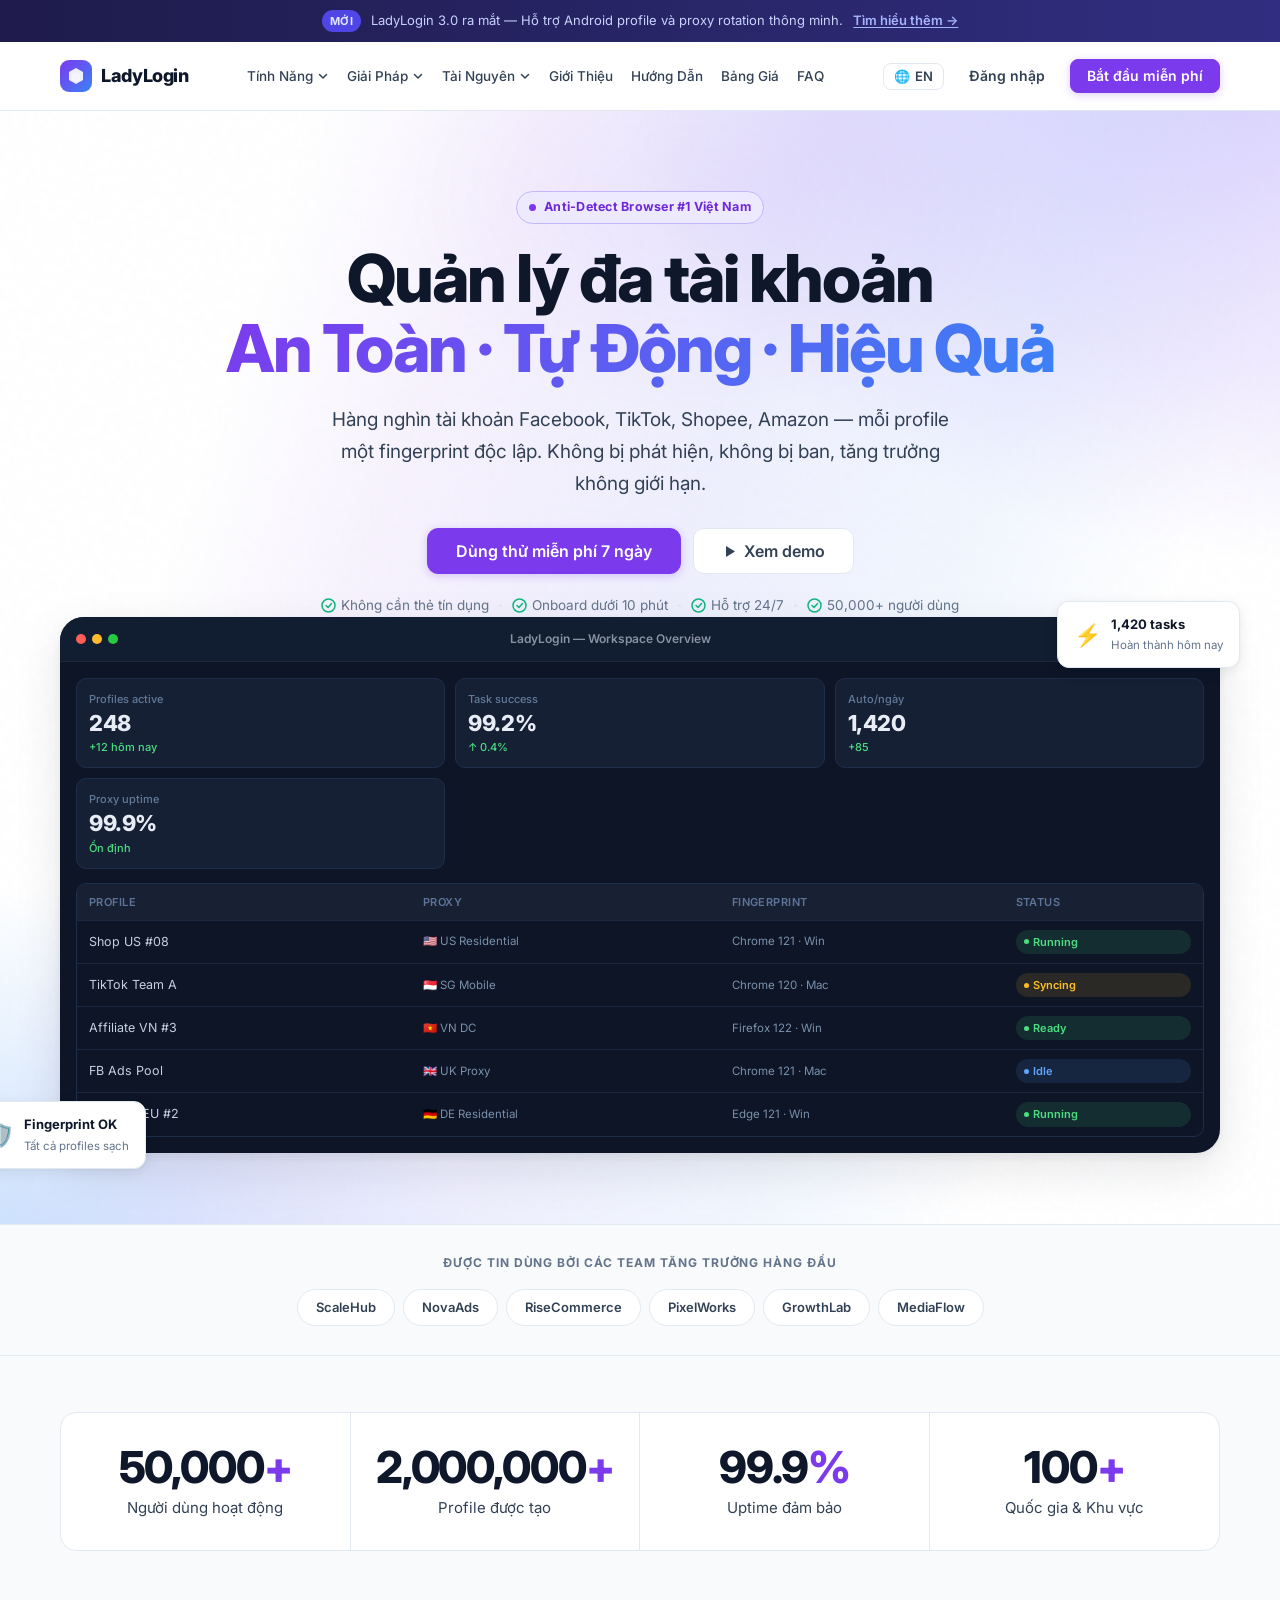
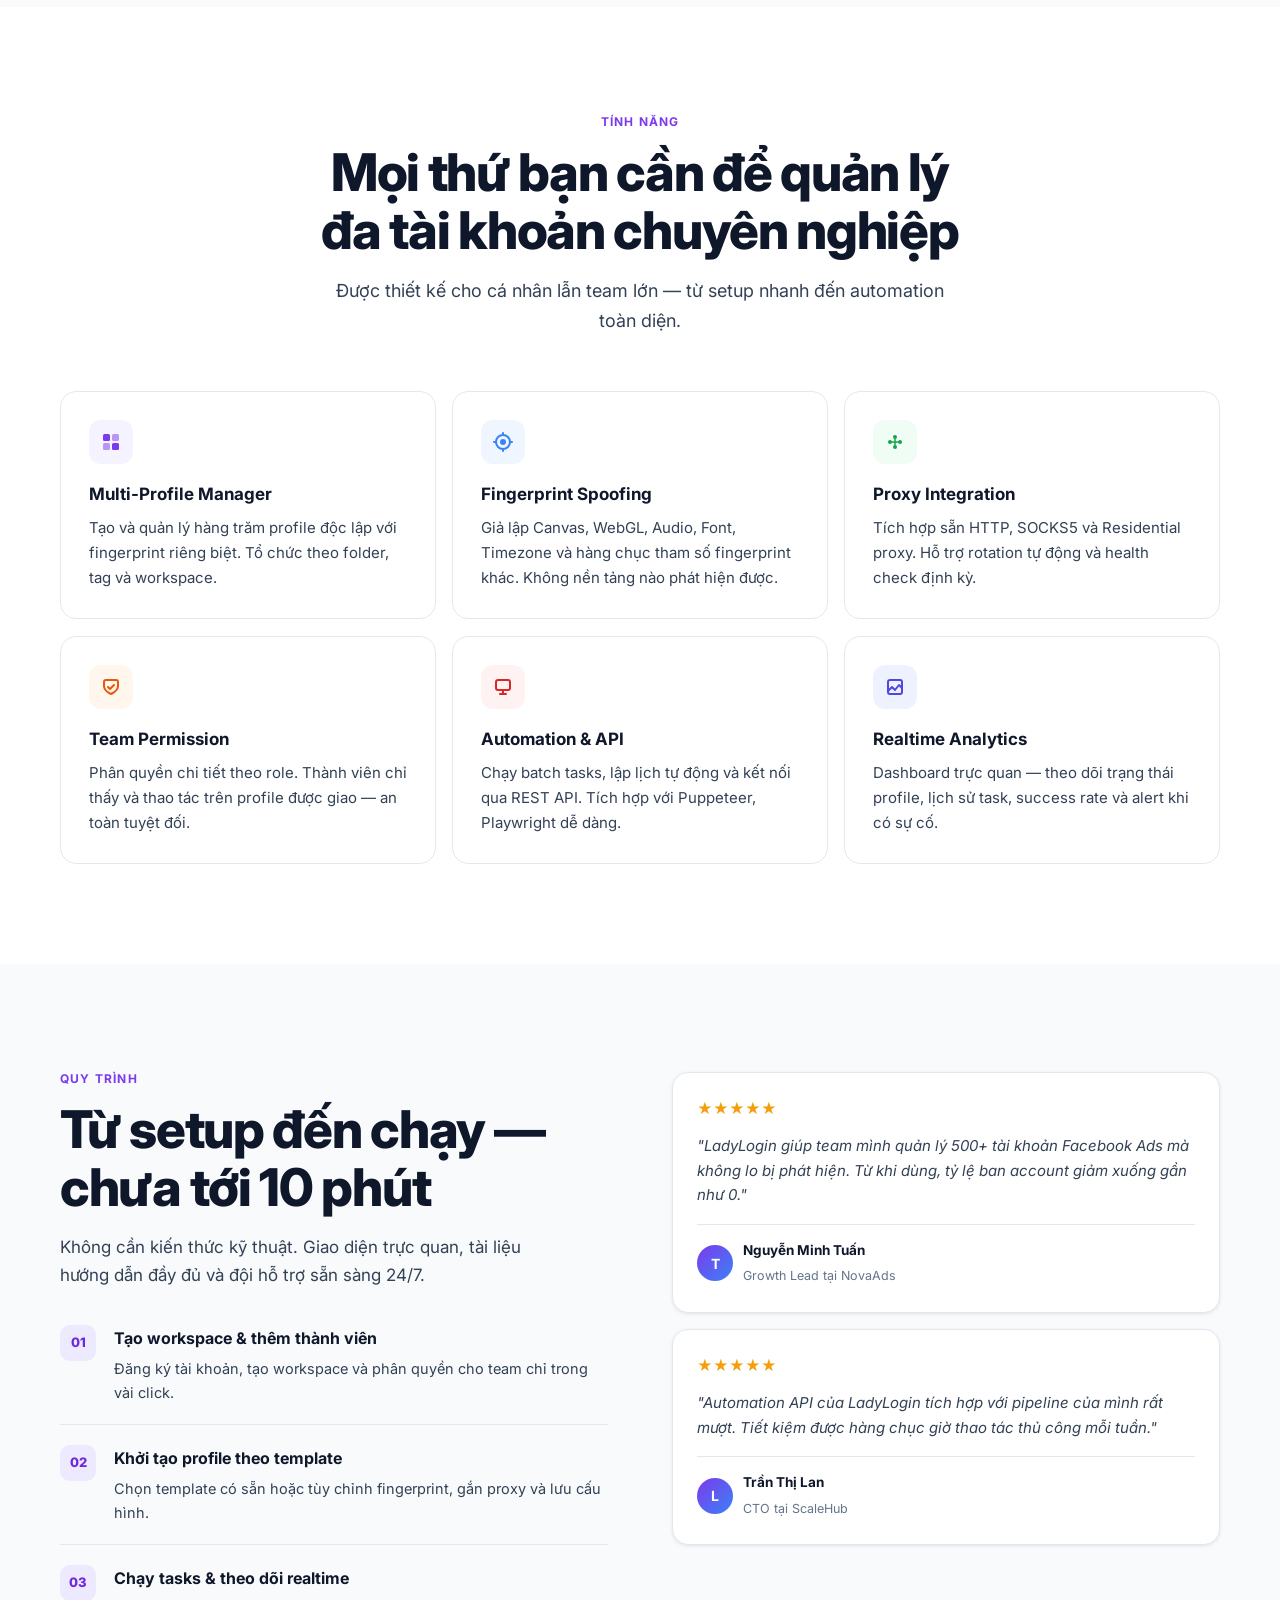
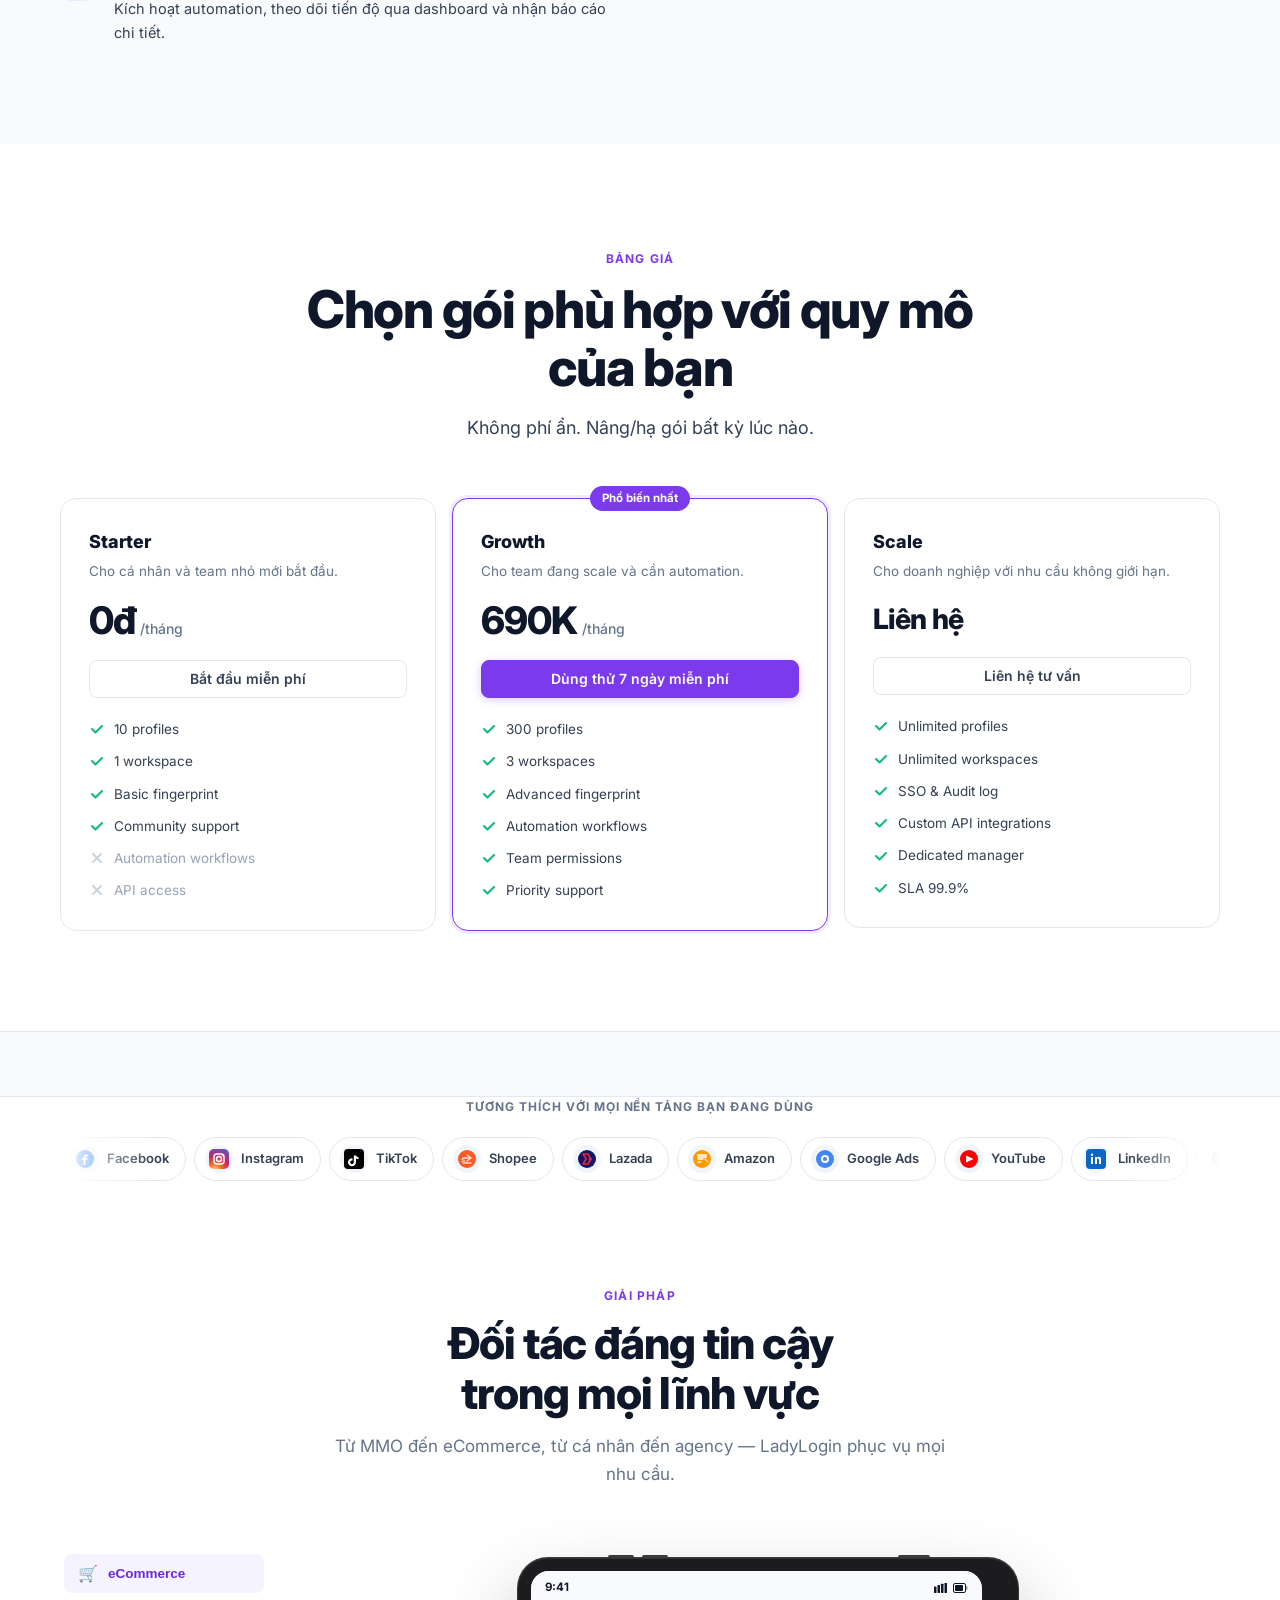
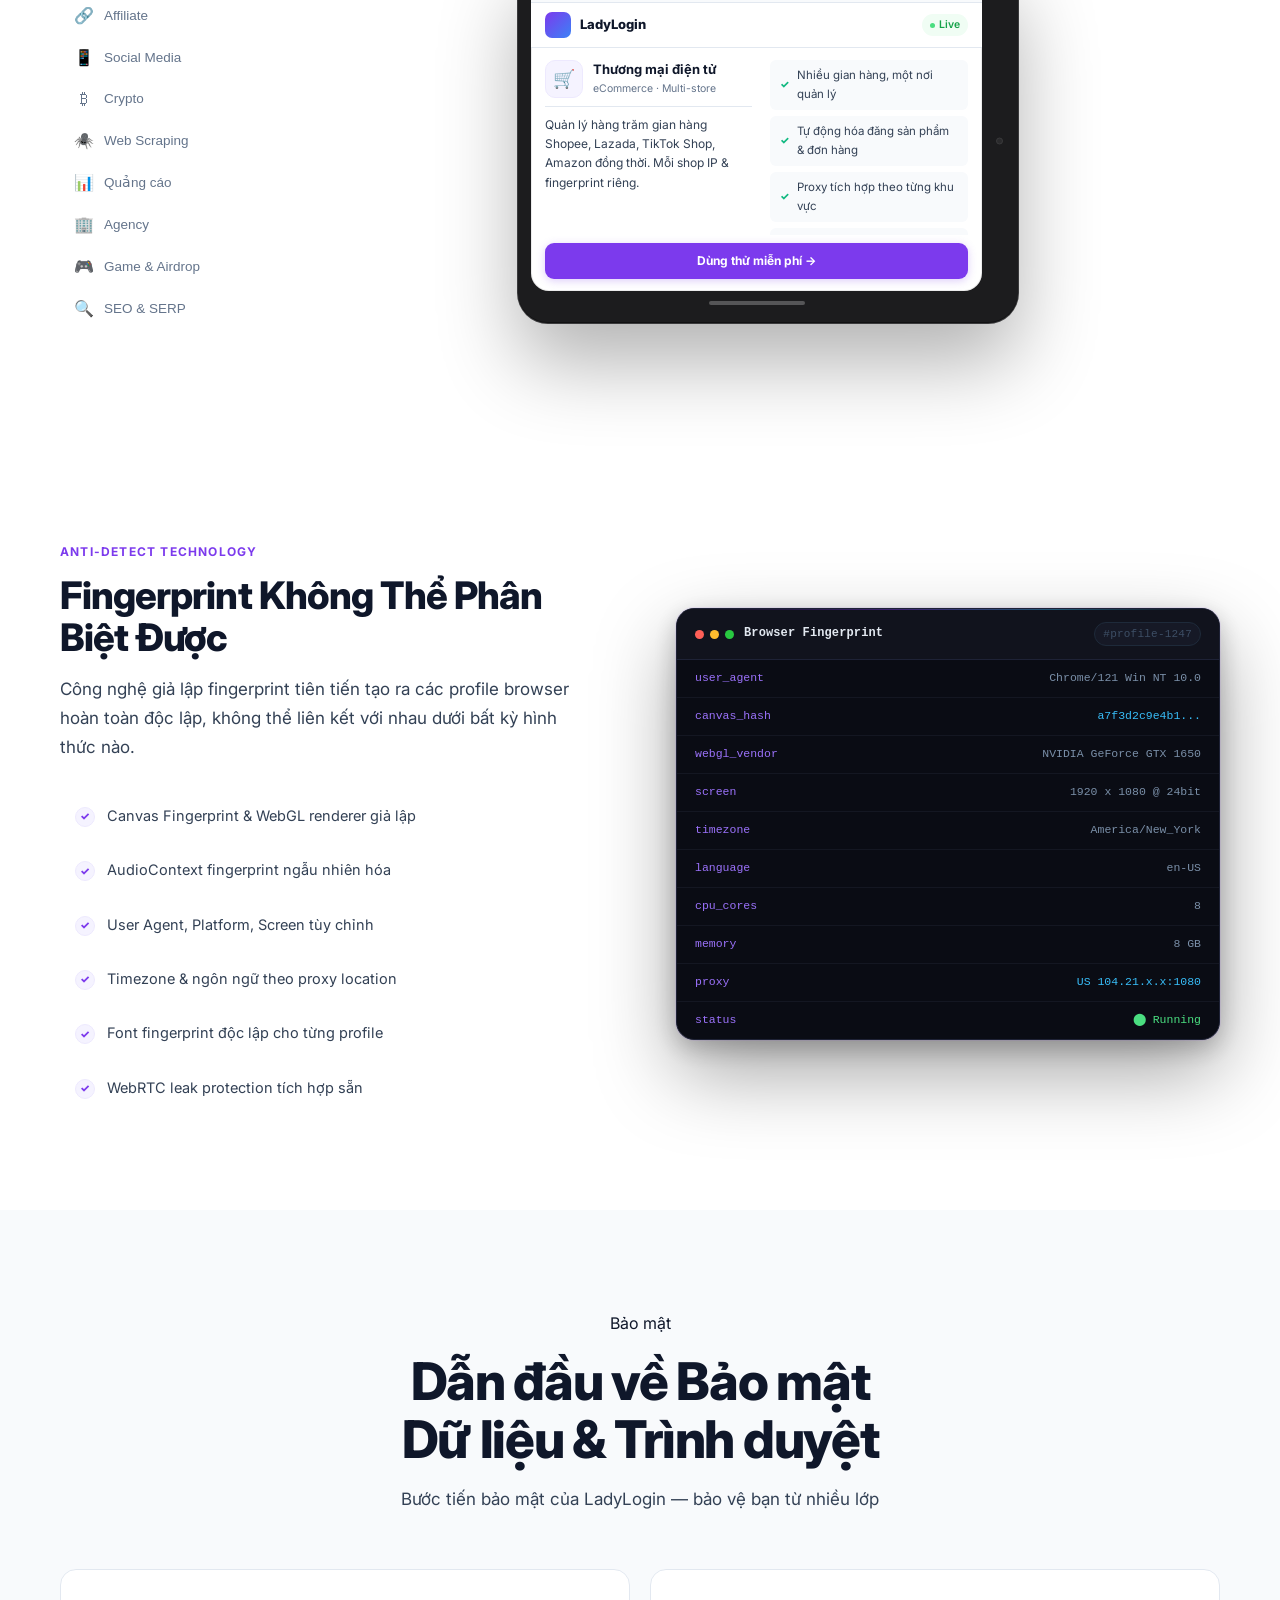
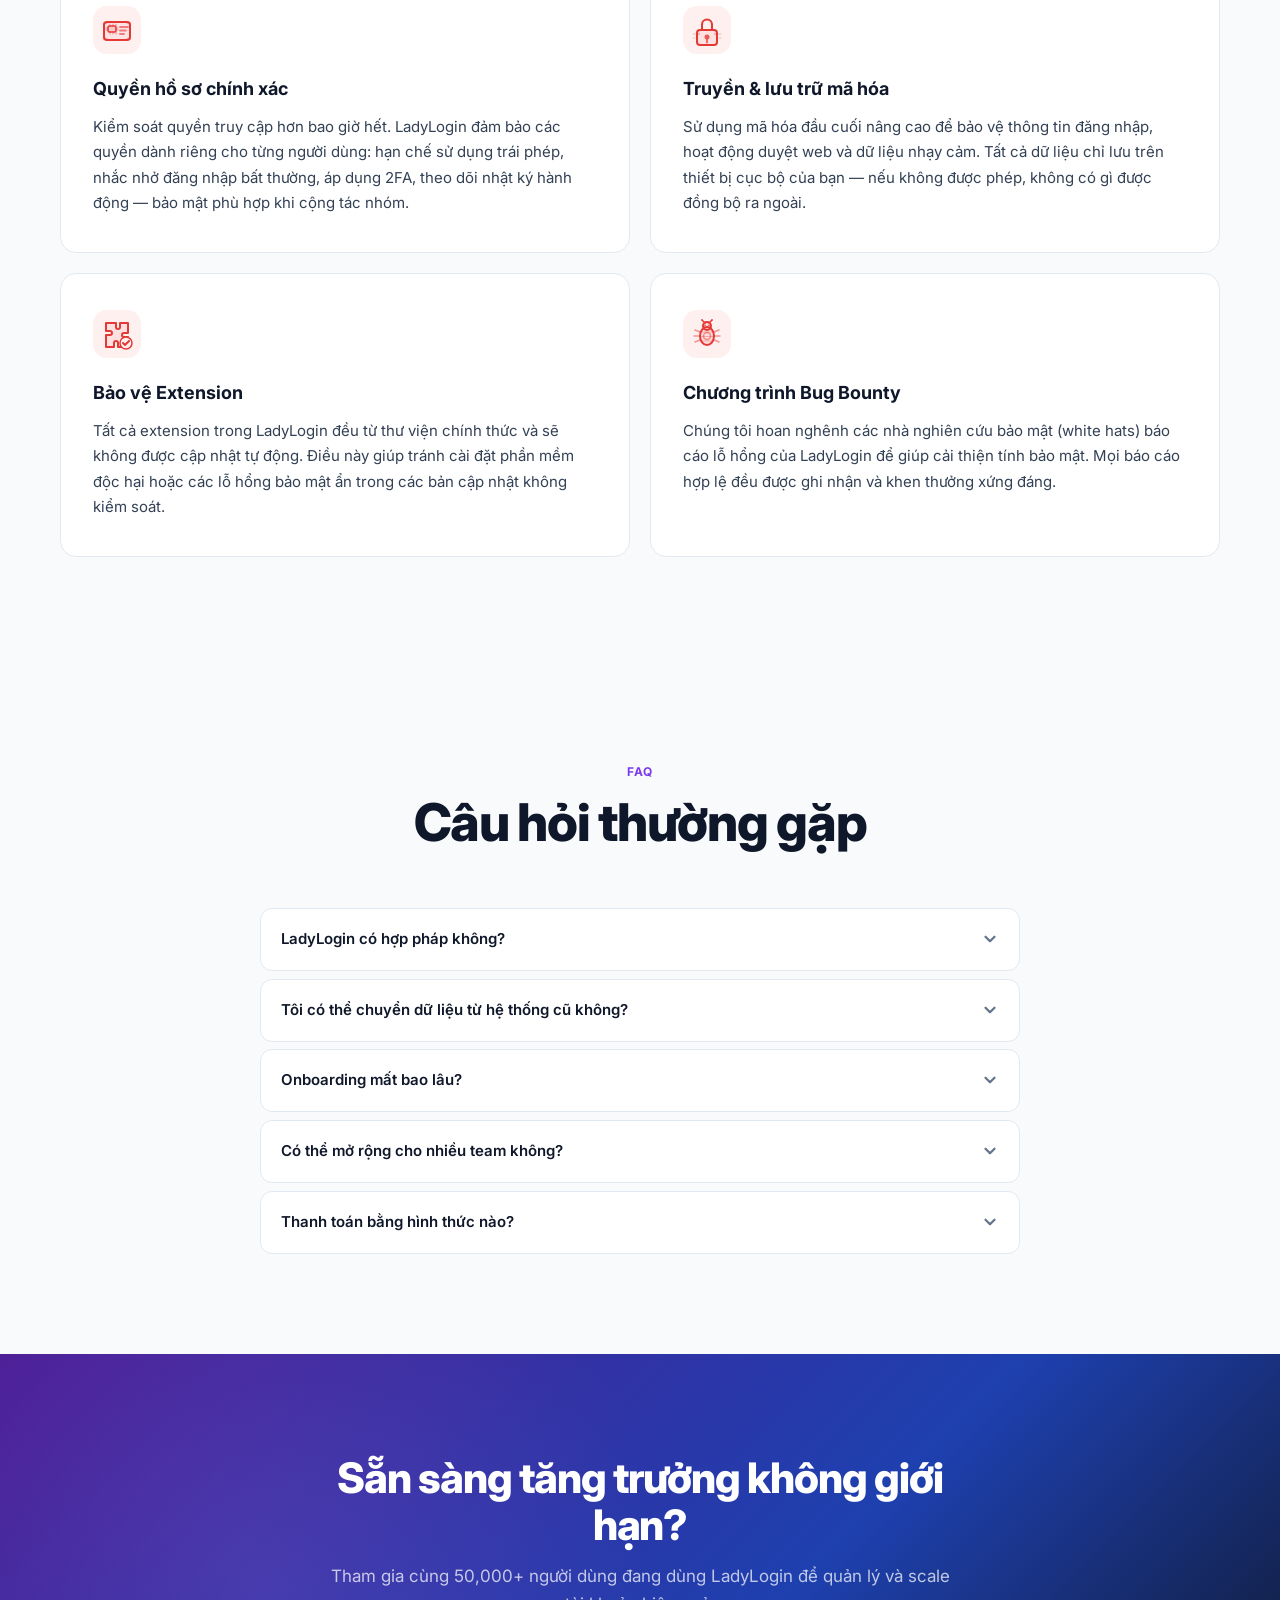
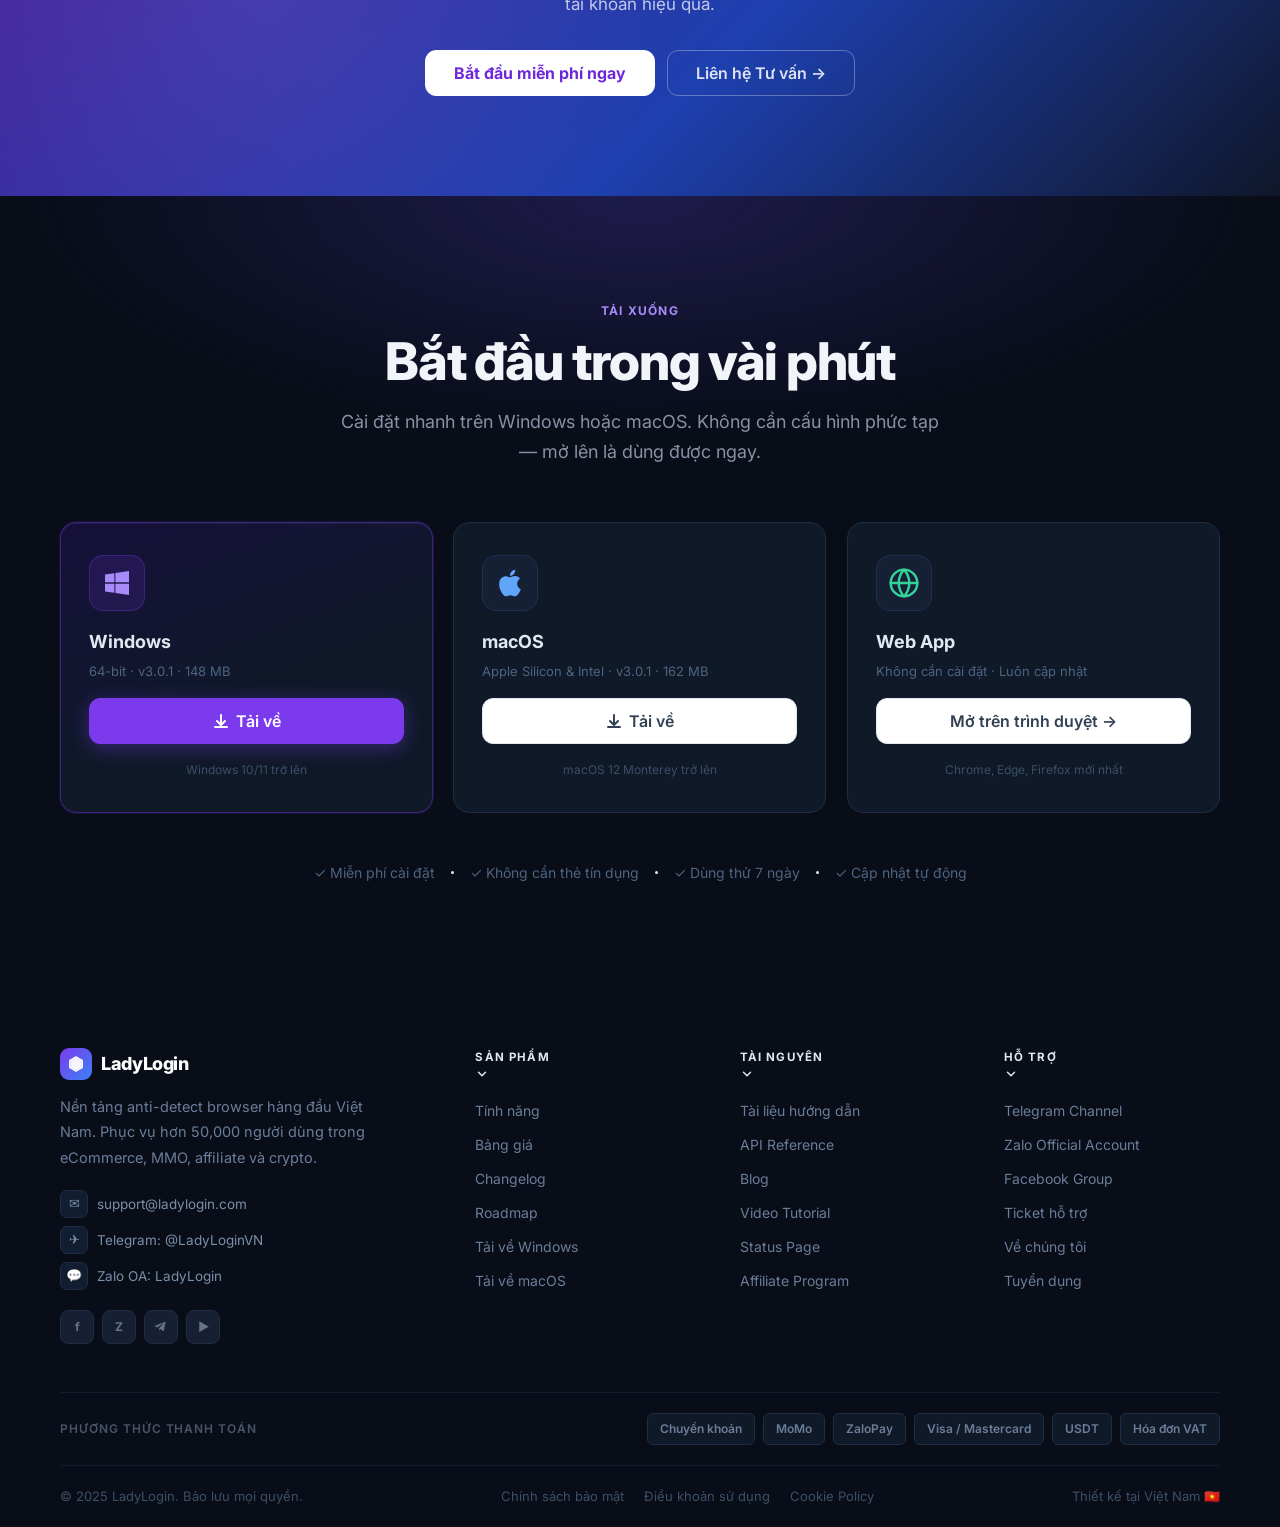
==== commit 2ecd3794: "update" ====
--- a/index.html
+++ b/index.html
@@ -1109,35 +1109,50 @@
 
         <!-- Sản phẩm -->
         <div class="footer-col">
-          <h4 data-i18n="footer-col-1-h4">Sản phẩm</h4>
-          <a href="#features">Tính năng</a>
-          <a href="banggia.html">Bảng giá</a>
-          <a href="#changelog">Changelog</a>
-          <a href="#roadmap">Roadmap</a>
-          <a href="#download-windows">Tải về Windows</a>
-          <a href="#download-macos">Tải về macOS</a>
+          <h4>
+            <span data-i18n="footer-col-1-h4">Sản phẩm</span>
+            <svg class="footer-col-arrow" width="14" height="14" viewBox="0 0 24 24" fill="none" stroke="currentColor" stroke-width="2.5" stroke-linecap="round" stroke-linejoin="round"><path d="M6 9l6 6 6-6"/></svg>
+          </h4>
+          <div class="footer-col-links">
+            <a href="#features">Tính năng</a>
+            <a href="banggia.html">Bảng giá</a>
+            <a href="#changelog">Changelog</a>
+            <a href="#roadmap">Roadmap</a>
+            <a href="#download-windows">Tải về Windows</a>
+            <a href="#download-macos">Tải về macOS</a>
+          </div>
         </div>
 
         <!-- Tài nguyên -->
         <div class="footer-col">
-          <h4 data-i18n="footer-col-2-h4">Tài nguyên</h4>
-          <a href="#">Tài liệu hướng dẫn</a>
-          <a href="#">API Reference</a>
-          <a href="blog.html">Blog</a>
-          <a href="#">Video Tutorial</a>
-          <a href="#">Status Page</a>
-          <a href="#">Affiliate Program</a>
+          <h4>
+            <span data-i18n="footer-col-2-h4">Tài nguyên</span>
+            <svg class="footer-col-arrow" width="14" height="14" viewBox="0 0 24 24" fill="none" stroke="currentColor" stroke-width="2.5" stroke-linecap="round" stroke-linejoin="round"><path d="M6 9l6 6 6-6"/></svg>
+          </h4>
+          <div class="footer-col-links">
+            <a href="#">Tài liệu hướng dẫn</a>
+            <a href="#">API Reference</a>
+            <a href="blog.html">Blog</a>
+            <a href="#">Video Tutorial</a>
+            <a href="#">Status Page</a>
+            <a href="#">Affiliate Program</a>
+          </div>
         </div>
 
         <!-- Hỗ trợ -->
         <div class="footer-col">
-          <h4 data-i18n="footer-col-3-h4">Hỗ trợ</h4>
-          <a href="#">Telegram Channel</a>
-          <a href="#">Zalo Official Account</a>
-          <a href="#">Facebook Group</a>
-          <a href="#">Ticket hỗ trợ</a>
-          <a href="#">Về chúng tôi</a>
-          <a href="#">Tuyển dụng</a>
+          <h4>
+            <span data-i18n="footer-col-3-h4">Hỗ trợ</span>
+            <svg class="footer-col-arrow" width="14" height="14" viewBox="0 0 24 24" fill="none" stroke="currentColor" stroke-width="2.5" stroke-linecap="round" stroke-linejoin="round"><path d="M6 9l6 6 6-6"/></svg>
+          </h4>
+          <div class="footer-col-links">
+            <a href="#">Telegram Channel</a>
+            <a href="#">Zalo Official Account</a>
+            <a href="#">Facebook Group</a>
+            <a href="#">Ticket hỗ trợ</a>
+            <a href="#">Về chúng tôi</a>
+            <a href="#">Tuyển dụng</a>
+          </div>
         </div>
 
       </div>
@@ -1493,18 +1508,20 @@
         outer.appendChild(prev);
         outer.appendChild(next);
 
-        const update = () => {
-          const atStart = el.scrollLeft < 8;
-          const atEnd   = el.scrollLeft >= el.scrollWidth - el.clientWidth - 8;
-          atStart ? prev.setAttribute("data-hidden","1") : prev.removeAttribute("data-hidden");
-          atEnd   ? next.setAttribute("data-hidden","1") : next.removeAttribute("data-hidden");
-        };
-
-        update();
-        el.addEventListener("scroll", update, { passive: true });
-
-        prev.addEventListener("click", () => el.scrollBy({ left: -el.clientWidth, behavior: "smooth" }));
-        next.addEventListener("click", () => el.scrollBy({ left:  el.clientWidth, behavior: "smooth" }));
+        prev.addEventListener("click", () => {
+          if (el.scrollLeft < 8) {
+            el.scrollTo({ left: el.scrollWidth, behavior: "smooth" });
+          } else {
+            el.scrollBy({ left: -el.clientWidth, behavior: "smooth" });
+          }
+        });
+        next.addEventListener("click", () => {
+          if (el.scrollLeft >= el.scrollWidth - el.clientWidth - 8) {
+            el.scrollTo({ left: 0, behavior: "smooth" });
+          } else {
+            el.scrollBy({ left: el.clientWidth, behavior: "smooth" });
+          }
+        });
       });
     }
 
@@ -1777,6 +1794,15 @@
       currentLang = currentLang === 'vi' ? 'en' : 'vi';
       applyLang(currentLang);
     }
+
+    // Footer accordion — chỉ hoạt động trên mobile (≤768px)
+    document.querySelectorAll('.footer-col h4').forEach(h4 => {
+      h4.addEventListener('click', () => {
+        if (window.innerWidth <= 768) {
+          h4.closest('.footer-col').classList.toggle('open');
+        }
+      });
+    });
   </script>
 </body>
 </html>
--- a/css/style.css
+++ b/css/style.css
@@ -3171,8 +3171,43 @@
   }
 
   .footer-top {
-    grid-template-columns: 1fr 1fr;
-    gap: 32px;
+    grid-template-columns: repeat(3, 1fr);
+    gap: 28px 32px;
+  }
+  .footer-brand {
+    grid-column: 1 / -1;
+  }
+
+  /* Footer accordion on mobile */
+  .footer-col h4 {
+    display: flex;
+    align-items: center;
+    justify-content: space-between;
+    cursor: pointer;
+    margin-bottom: 0;
+    padding: 2px 0;
+    user-select: none;
+    -webkit-user-select: none;
+  }
+  .footer-col-arrow {
+    color: #4a5568;
+    transition: transform .25s ease;
+    flex-shrink: 0;
+  }
+  .footer-col.open .footer-col-arrow {
+    transform: rotate(180deg);
+  }
+  .footer-col-links {
+    overflow: hidden;
+    max-height: 0;
+    opacity: 0;
+    transition: max-height .3s ease, opacity .25s ease, margin-top .25s ease;
+    margin-top: 0;
+  }
+  .footer-col.open .footer-col-links {
+    max-height: 260px;
+    opacity: 1;
+    margin-top: 14px;
   }
 
   .footer-bottom .container {
@@ -3299,8 +3334,8 @@
     justify-content: center;
   }
 
-  .footer-col a {
-    text-align: center;
+  .footer-col-links {
+    text-align: left;
   }
 
   .pricing-grid {
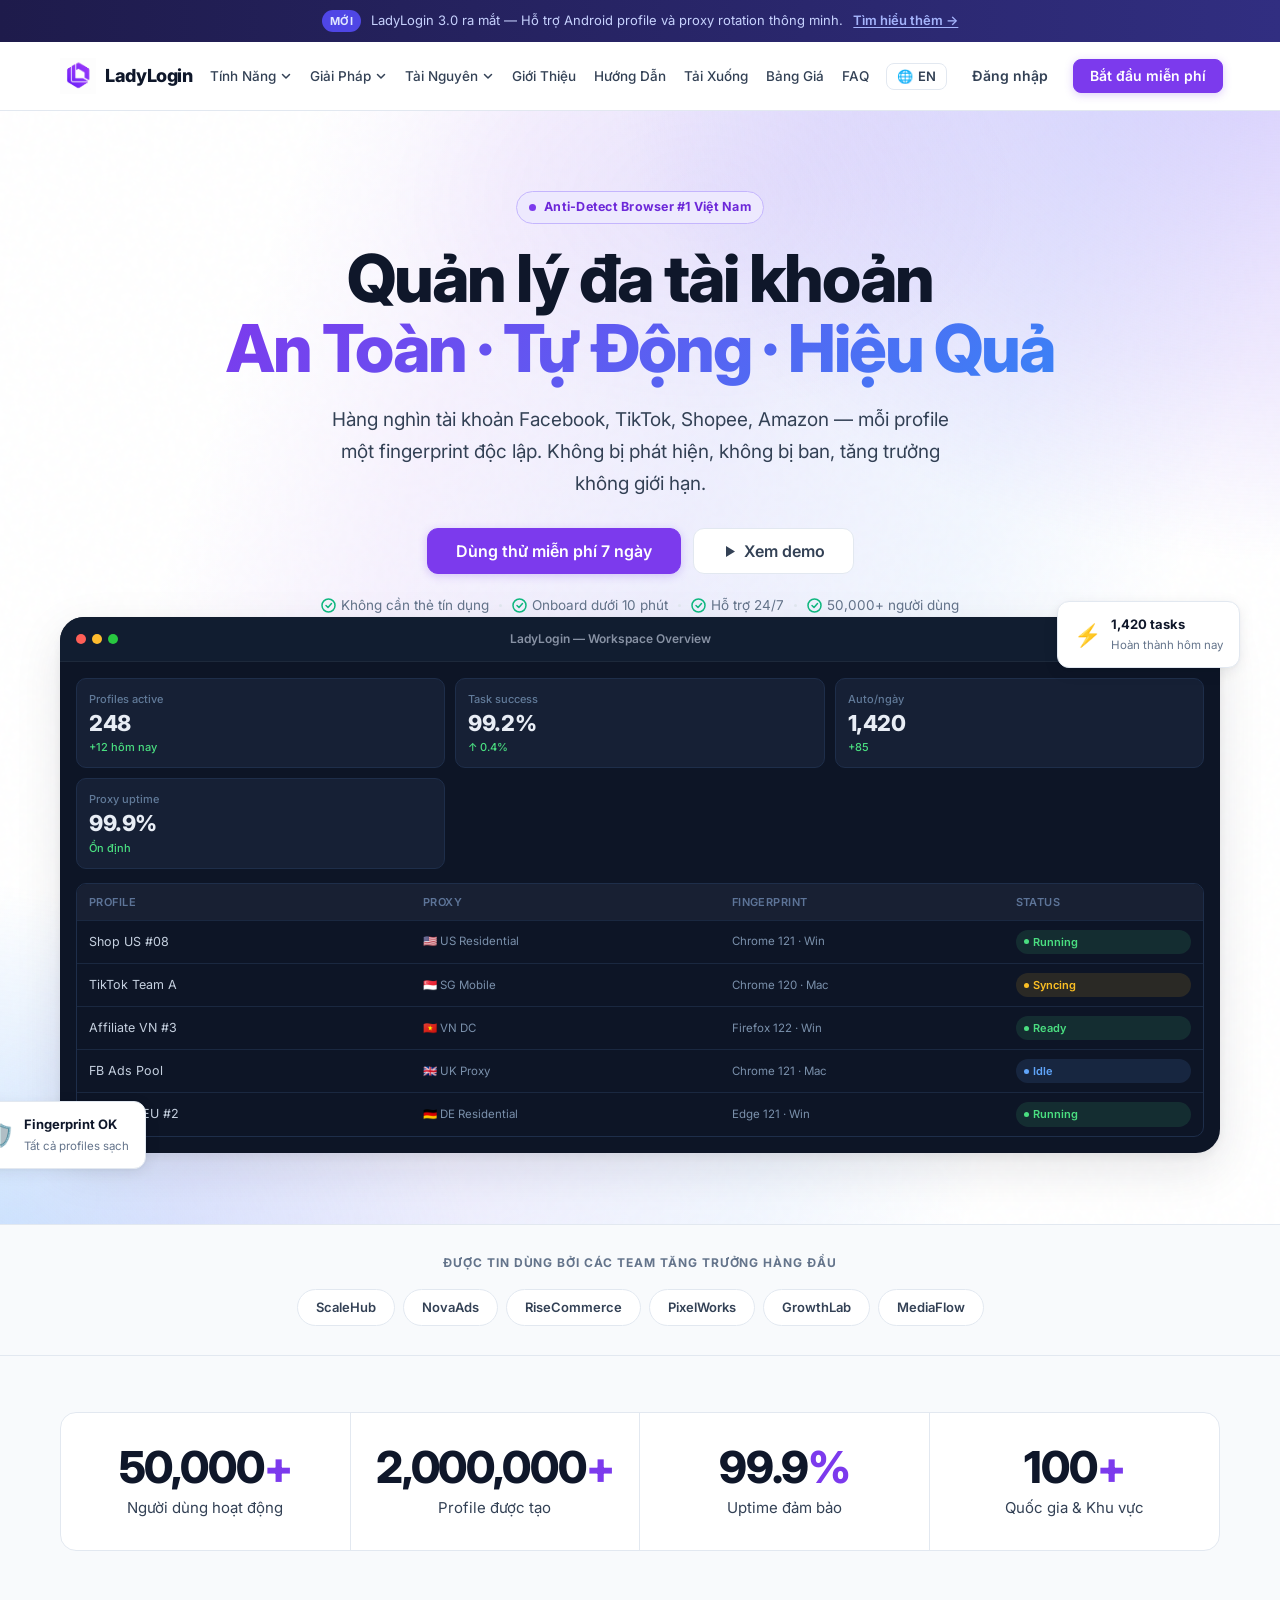
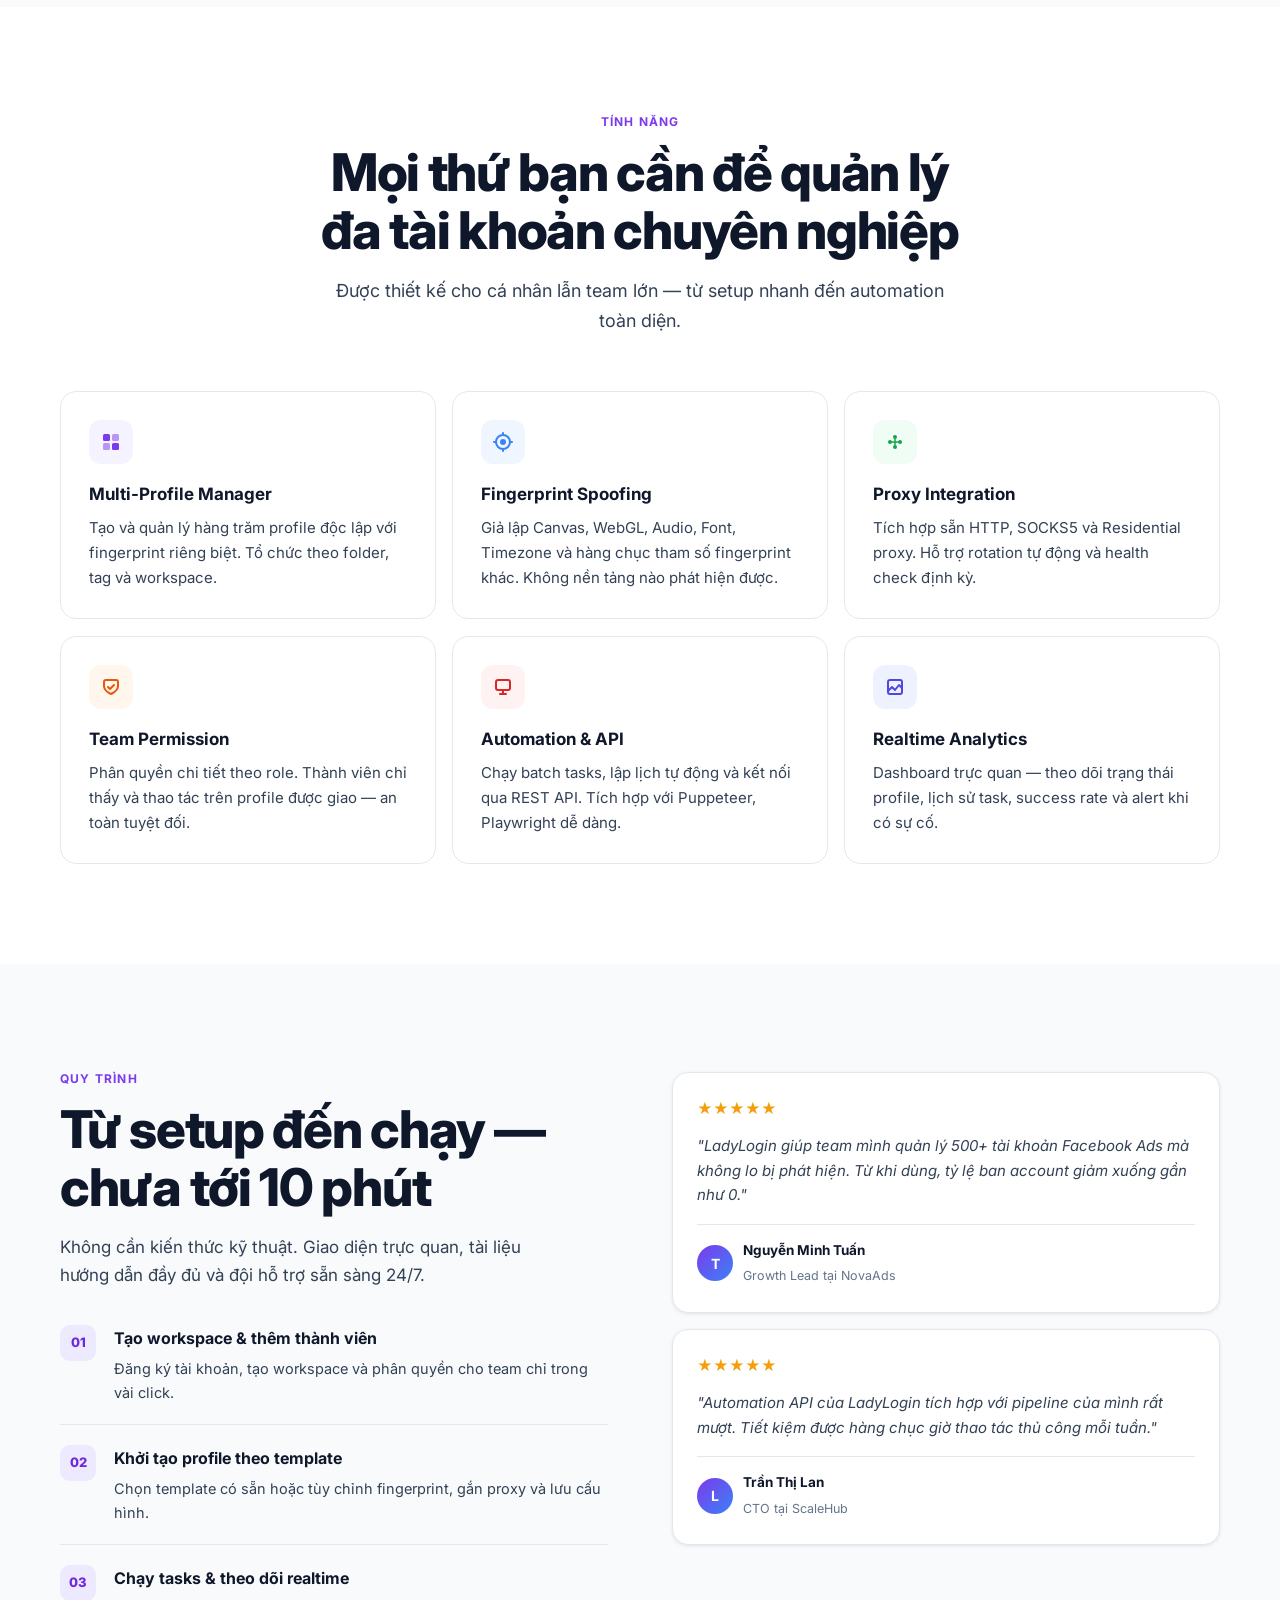
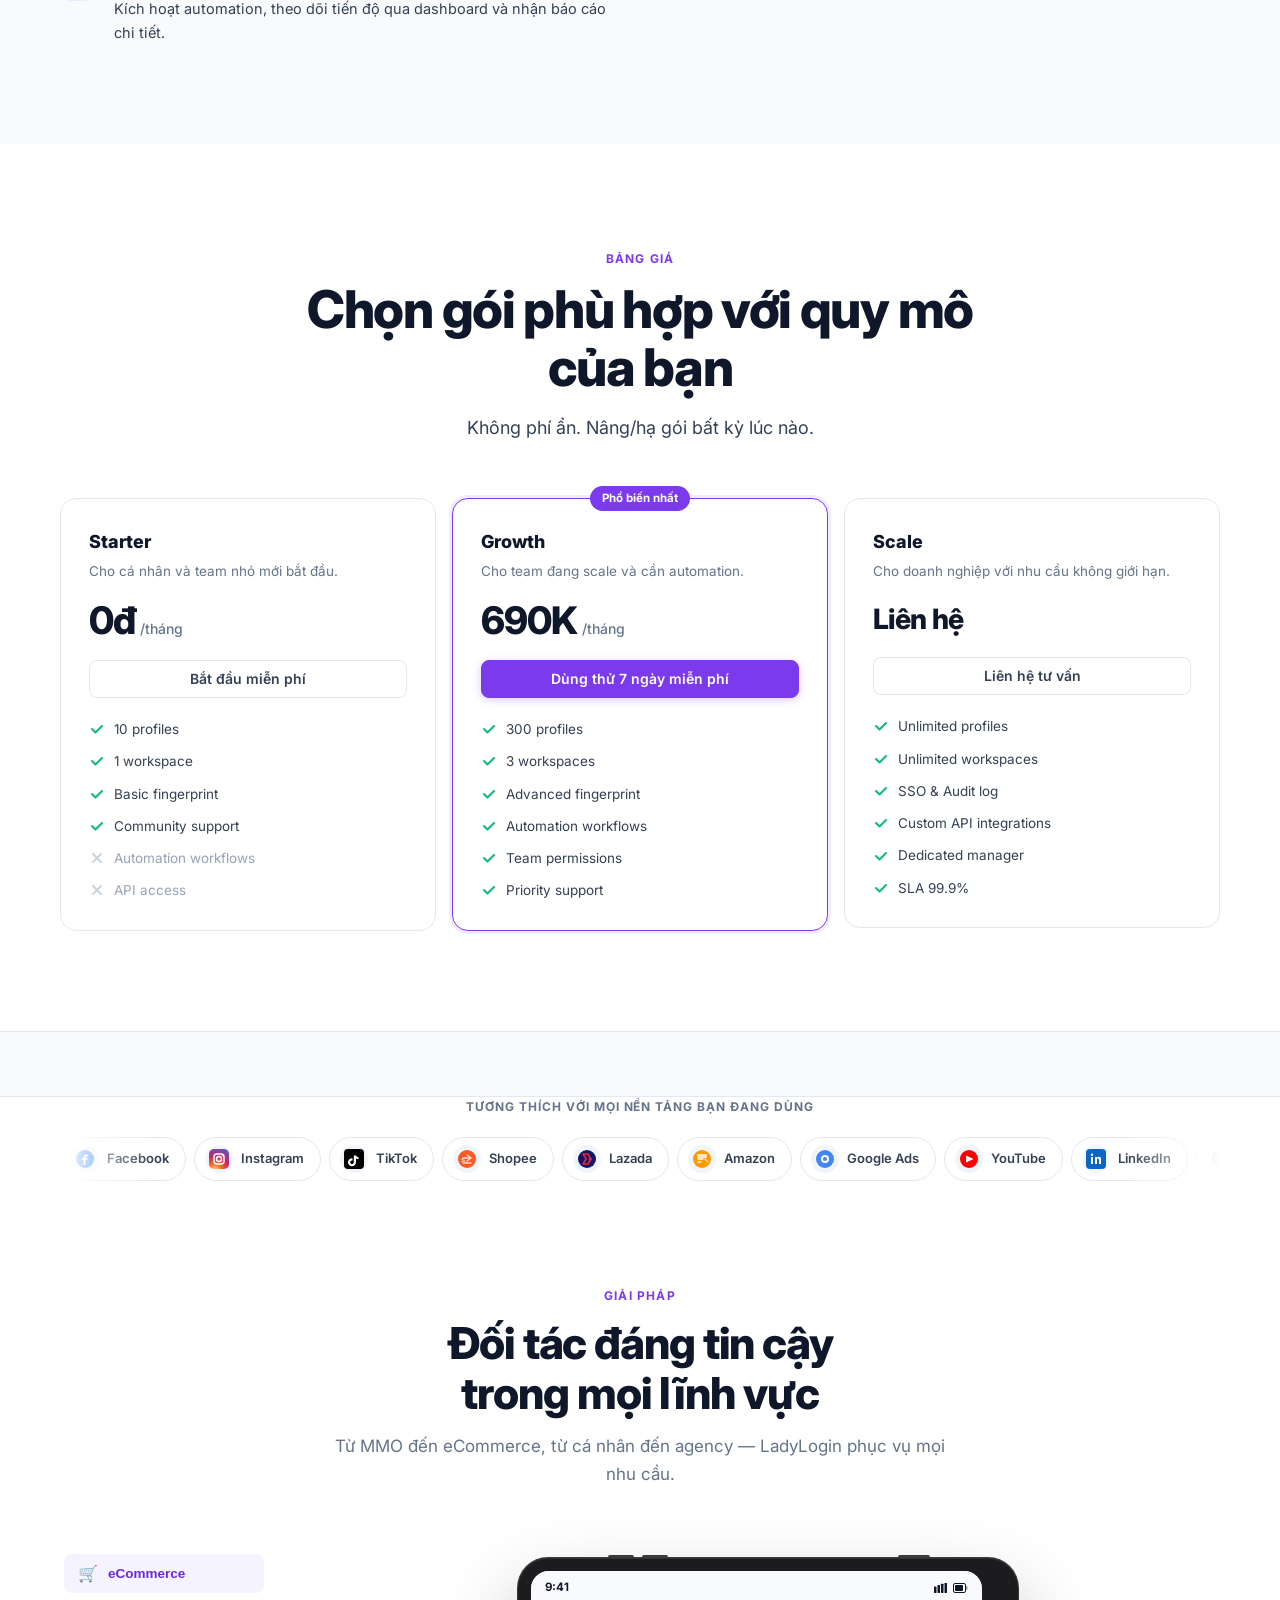
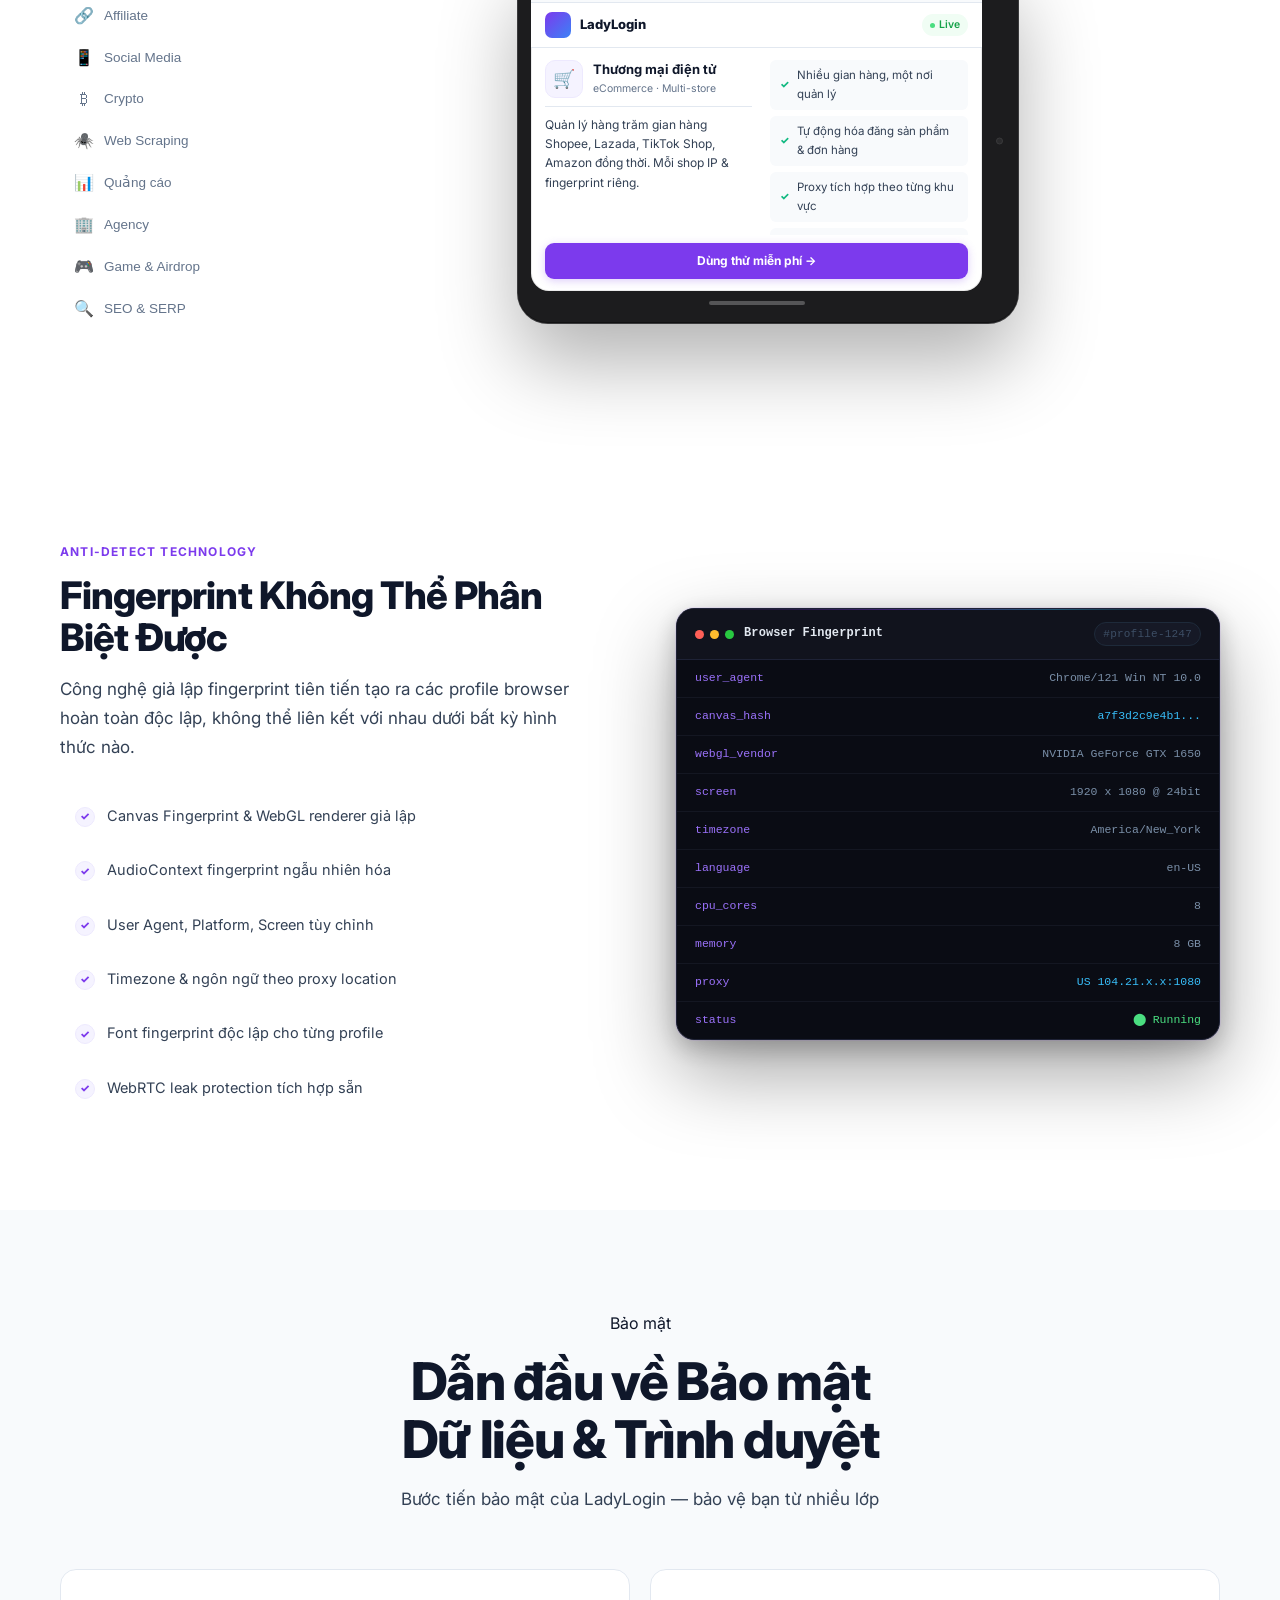
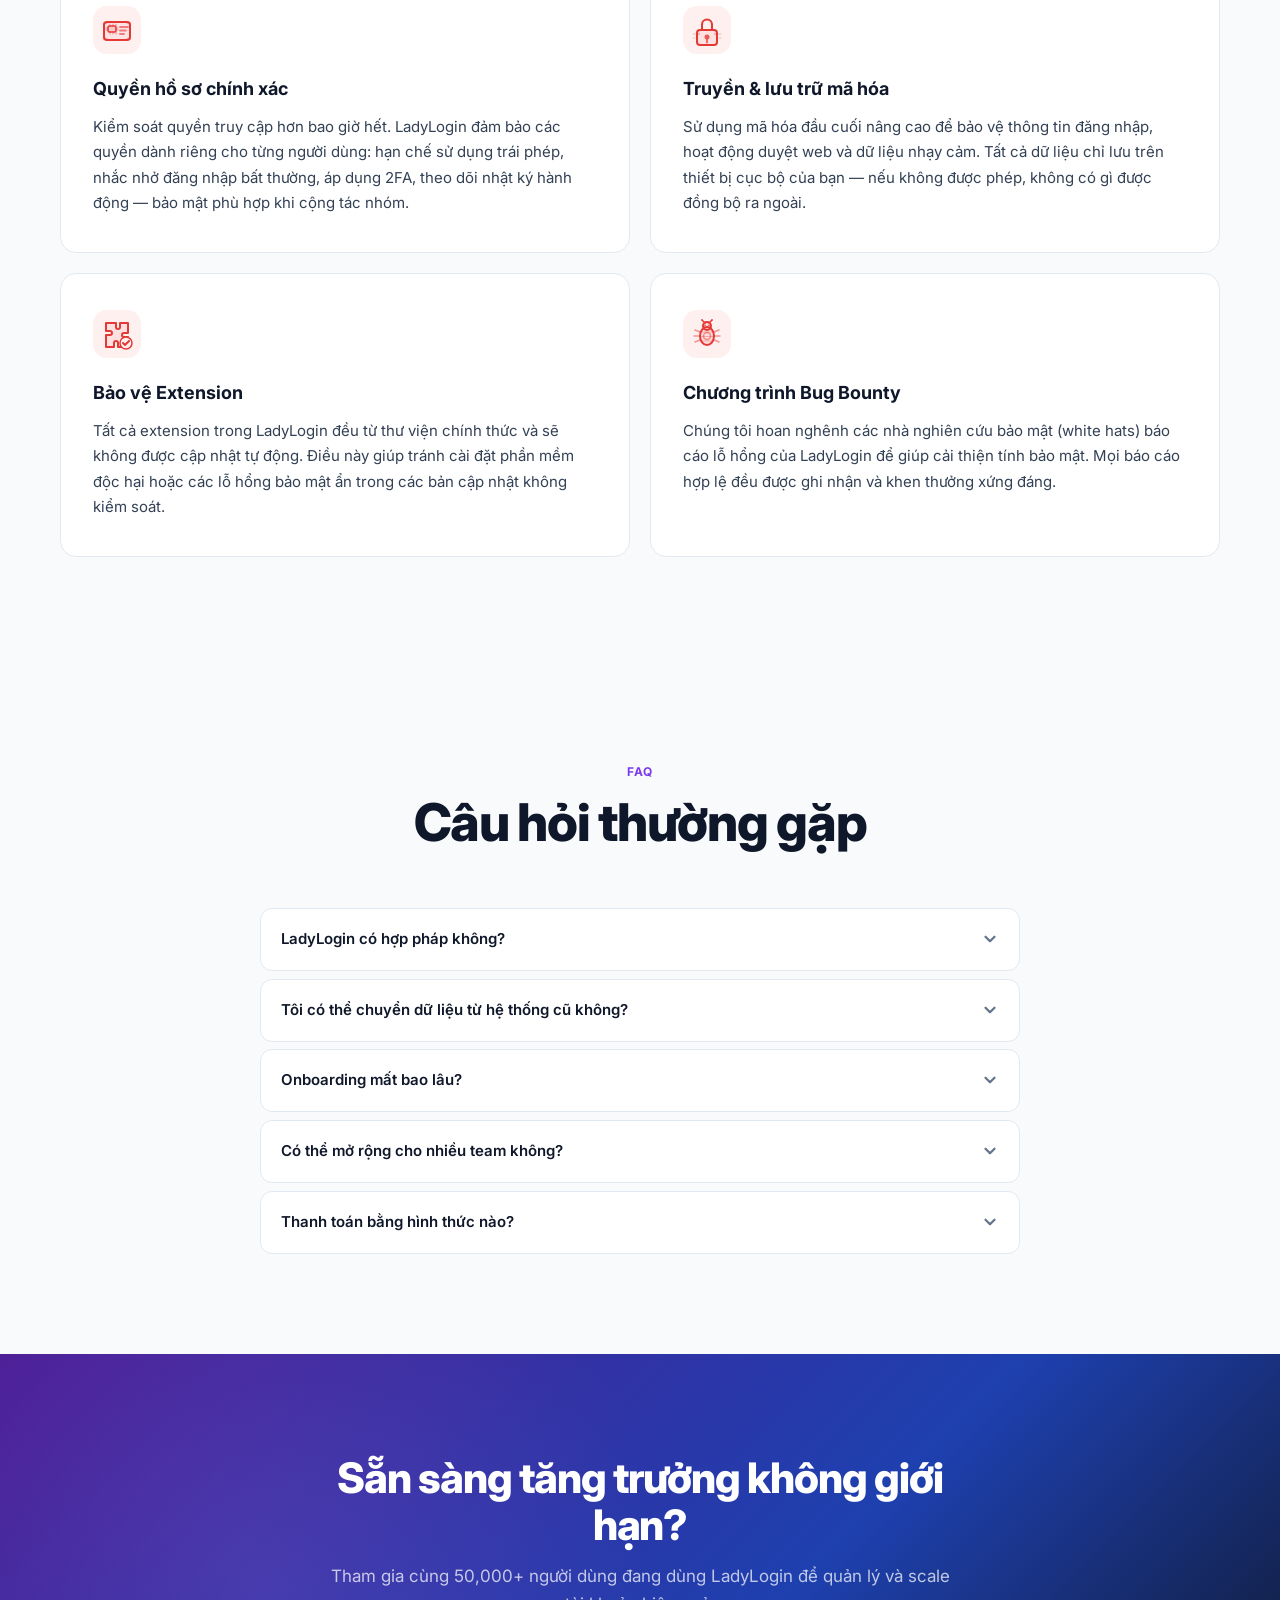
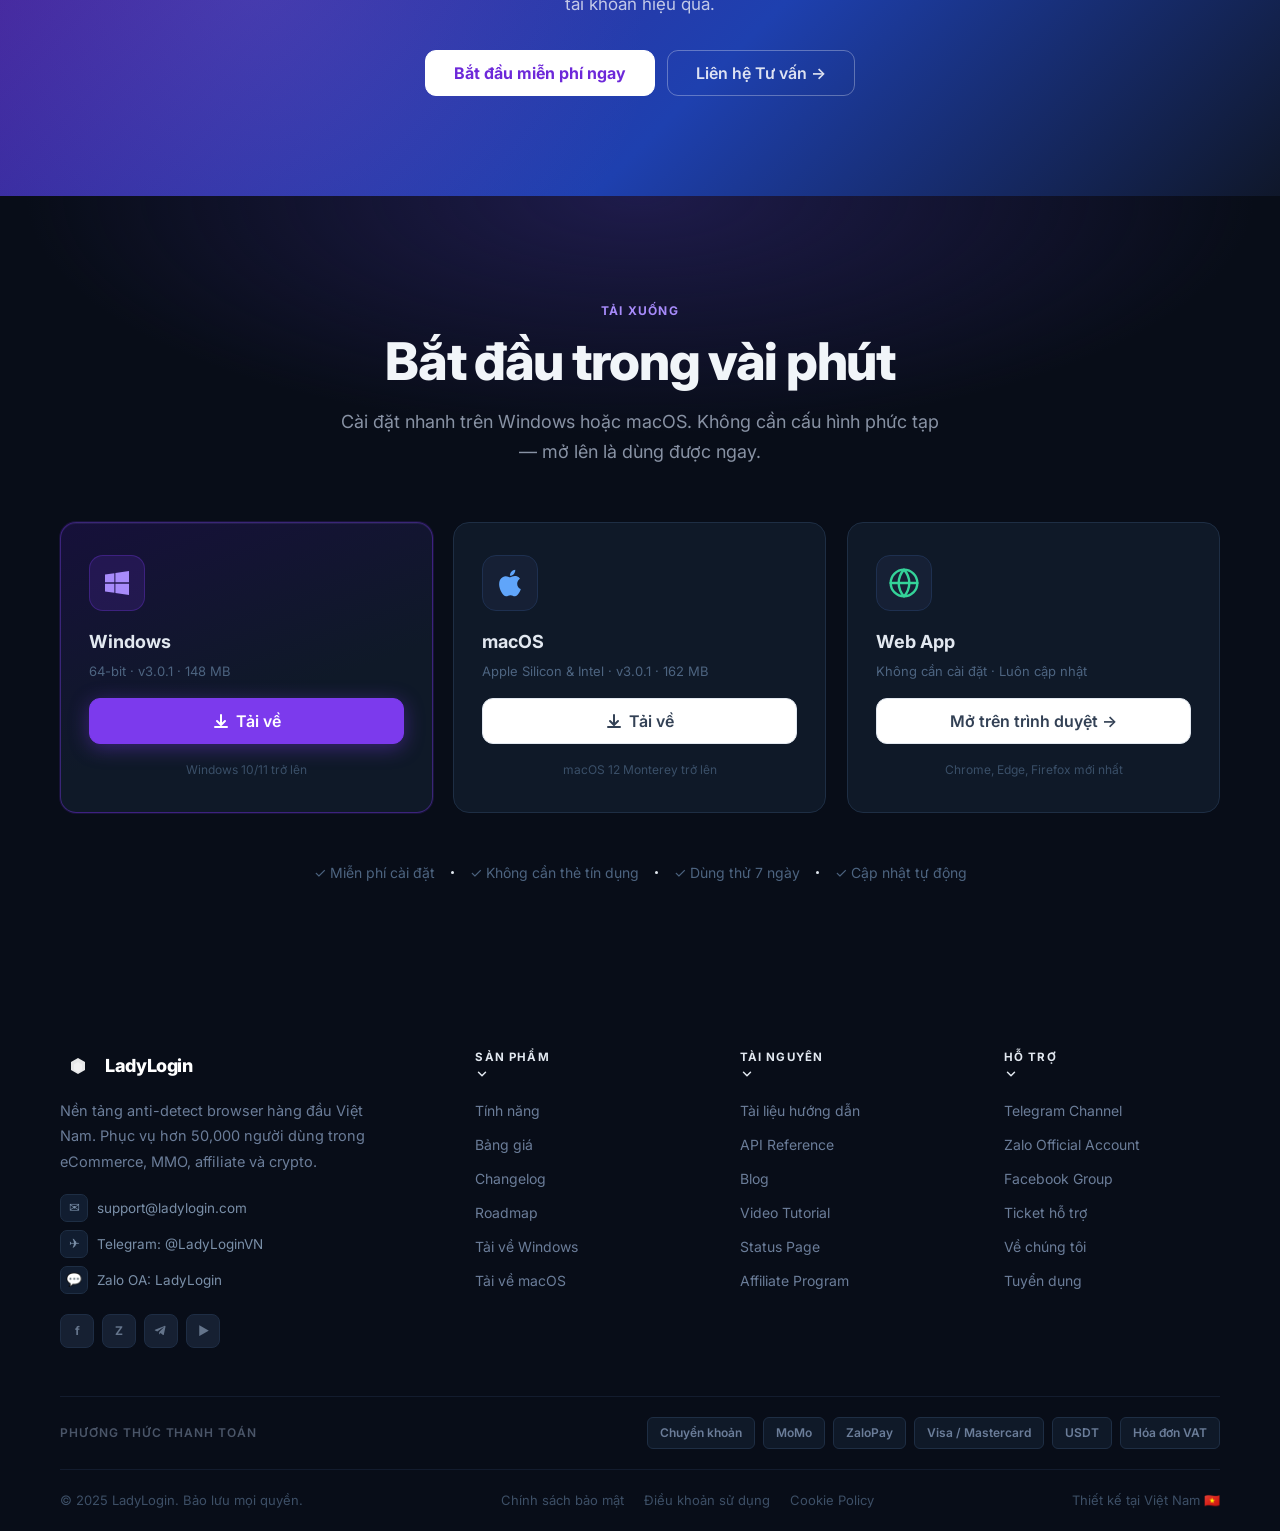
==== commit 396f1b1e: "update" ====
--- a/index.html
+++ b/index.html
@@ -23,10 +23,7 @@
     <div class="container nav-wrap">
       <a class="brand" href="#">
         <span class="brand-mark">
-          <svg width="18" height="18" viewBox="0 0 18 18" fill="none">
-            <path d="M9 1L16 5V13L9 17L2 13V5L9 1Z" fill="white" fill-opacity="0.9"/>
-            <path d="M9 5L13 7.5V12.5L9 15L5 12.5V7.5L9 5Z" fill="white" fill-opacity="0.4"/>
-          </svg>
+          <img src="logo/ladylogin_logo_purple.png" alt="LadyLogin" width="36" height="36" style="display:block;object-fit:contain;">
         </span>
         <span class="brand-text">LadyLogin</span>
       </a>
@@ -146,15 +143,15 @@
               <span class="nav-di-icon">📝</span>
               <span class="nav-di-text" data-i18n="res-blog">Blog &amp; Kiến thức</span>
             </a>
-            <a href="#" class="nav-dropdown-item" role="menuitem">
+            <a href="trungtamdoitac.html" class="nav-dropdown-item" role="menuitem">
               <span class="nav-di-icon">🤝</span>
-              <span class="nav-di-text" data-i18n="res-partner">Chương trình Đối tác</span>
+              <span class="nav-di-text" data-i18n="res-partner" >Chương trình Đối tác</span>
             </a>
             <a href="#" class="nav-dropdown-item" role="menuitem">
               <span class="nav-di-icon">👨‍👩‍👧‍👦</span>
               <span class="nav-di-text" data-i18n="res-community">Cộng đồng Người dùng</span>
             </a>
-            <a href="#" class="nav-dropdown-item" role="menuitem">
+            <a href="trungtamhotro.html" class="nav-dropdown-item" role="menuitem">
               <span class="nav-di-icon">🎧</span>
               <span class="nav-di-text" data-i18n="res-support">Trung tâm Hỗ trợ</span>
             </a>
@@ -170,6 +167,7 @@
         </div>
         <a href="gioithieu.html" data-i18n="nav-about">Giới Thiệu</a>
         <a href="#how" data-i18n="nav-guide">Hướng Dẫn</a>
+        <a href="taixuong.html" data-i18n="nav-guide">Tải Xuống</a>
         <a href="banggia.html" data-i18n="nav-pricing">Bảng Giá</a>
         <a href="#faq">FAQ</a>
       </nav>
@@ -1526,6 +1524,96 @@
     }
 
     initCarousels();
+
+    // ── Swipe hint animation ──────────────────────────────────
+    (function () {
+      if (window.innerWidth > 900) return;
+      var DIST = 50, HALF = 250;
+      function hint(el) {
+        if (!el || el.scrollWidth <= el.clientWidth + 4 || el.scrollLeft > 0) return;
+        var t0 = null;
+        function fwd(ts) {
+          if (!t0) t0 = ts;
+          var p = Math.min((ts - t0) / HALF, 1);
+          el.scrollLeft = DIST * (1 - Math.pow(1 - p, 2));
+          if (p < 1) { requestAnimationFrame(fwd); return; }
+          var t1 = null;
+          requestAnimationFrame(function bk(ts2) {
+            if (!t1) t1 = ts2;
+            var q = Math.min((ts2 - t1) / HALF, 1);
+            el.scrollLeft = DIST * Math.pow(1 - q, 2);
+            if (q < 1) requestAnimationFrame(bk); else el.scrollLeft = 0;
+          });
+        }
+        requestAnimationFrame(fwd);
+      }
+      var hintIO = new IntersectionObserver(function (entries) {
+        entries.forEach(function (e) {
+          if (!e.isIntersecting) return;
+          hintIO.unobserve(e.target);
+          var el = e.target;
+          setTimeout(function () { hint(el); }, 400);
+        });
+      }, { threshold: 0.3 });
+      window.addEventListener('load', function () {
+        setTimeout(function () {
+          document.querySelectorAll('.feature-grid, .pricing-grid, .security-grid, .dl-grid').forEach(function (el) {
+            hintIO.observe(el);
+          });
+        }, 600);
+      });
+    }());
+
+    // ── Use Cases auto-carousel (all devices) ────────────────
+    (function () {
+      var ipadPanels = document.querySelector('.ipad-panels');
+      if (!ipadPanels) return;
+      var tabs = Array.from(document.querySelectorAll('.uc-tab'));
+      var panelEls = Array.from(ipadPanels.querySelectorAll('.ipad-panel'));
+      var count = panelEls.length;
+      if (count < 2) return;
+      var timer = null, paused = false, startDelay = null;
+
+      function currentIndex() {
+        if (window.innerWidth <= 640) {
+          var w = ipadPanels.clientWidth || window.innerWidth;
+          return Math.round(ipadPanels.scrollLeft / w);
+        }
+        for (var i = 0; i < count; i++) {
+          if (panelEls[i].classList.contains('active')) return i;
+        }
+        return 0;
+      }
+
+      function advance() {
+        var next = (currentIndex() + 1) % count;
+        switchTab(tabs[next] || null, panelEls[next].id);
+      }
+
+      function start() {
+        if (timer || paused) return;
+        timer = setInterval(advance, 3200);
+      }
+
+      function stop() {
+        clearInterval(timer); timer = null;
+        clearTimeout(startDelay); startDelay = null;
+      }
+
+      ipadPanels.addEventListener('touchstart', function () { paused = true; stop(); }, { passive: true });
+      ipadPanels.addEventListener('click', function () { paused = true; stop(); });
+      tabs.forEach(function (tab) { tab.addEventListener('click', function () { paused = true; stop(); }); });
+
+      var ucIO = new IntersectionObserver(function (entries) {
+        if (entries[0].isIntersecting && !paused) {
+          startDelay = setTimeout(start, 800);
+        } else {
+          stop();
+        }
+      }, { threshold: 0.2 });
+
+      ucIO.observe(ipadPanels);
+    }());
 
     // ── Language switcher ─────────────────────────────────────
     const translations = {
--- a/css/style.css
+++ b/css/style.css
@@ -211,10 +211,8 @@
 }
 
 .brand-mark {
-  width: 32px;
-  height: 32px;
-  border-radius: 9px;
-  background: linear-gradient(135deg, var(--brand), #3b82f6);
+  width: 36px;
+  height: 36px;
   display: grid;
   place-items: center;
   flex-shrink: 0;
@@ -3048,6 +3046,14 @@
     width: min(1160px, calc(100% - 32px));
   }
 
+  #features {
+    padding-top: 40px;
+  }
+
+  #features .section-head {
+    margin-bottom: 72px;
+  }
+
   .menu-btn {
     display: flex;
   }
